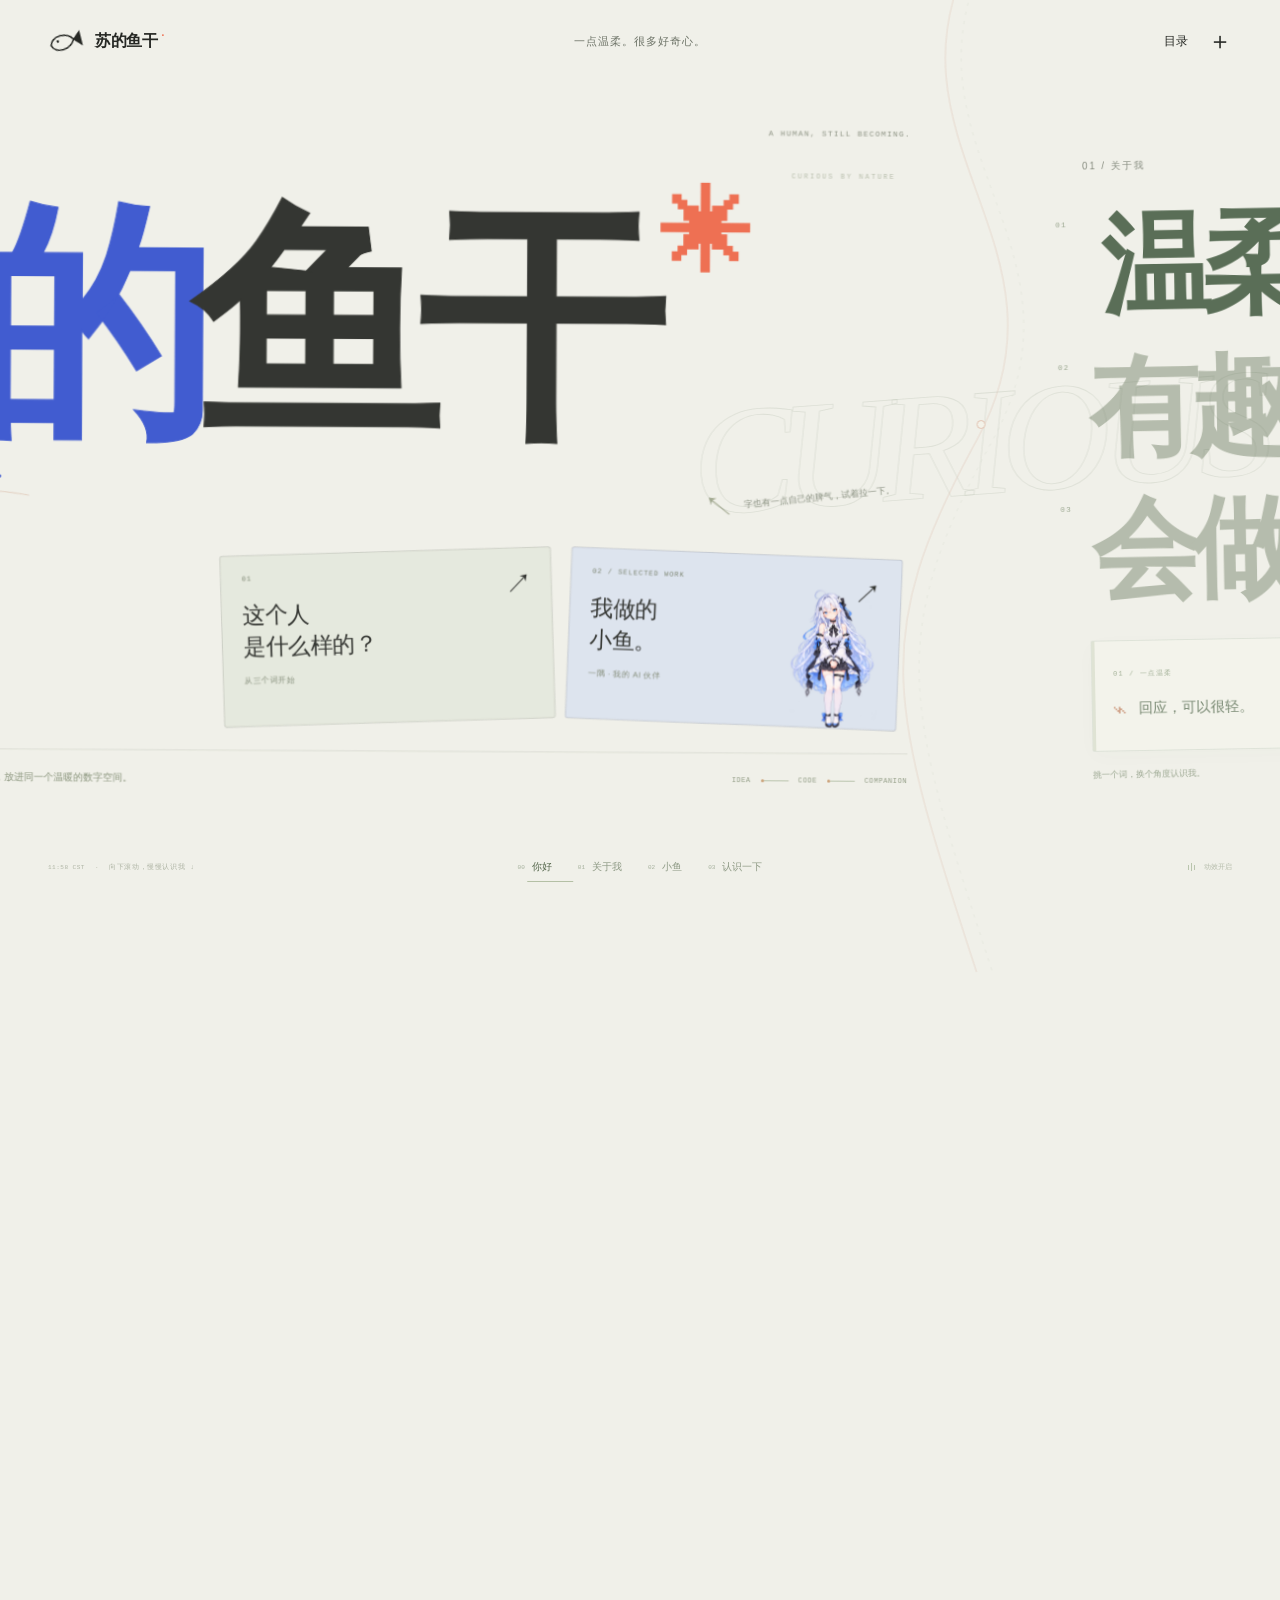
==== index.html @ 67ef1d9d "Establish local personal homepage baseline v1" ====
<!doctype html>
<html lang="zh-CN" data-view="hello">
<head>
  <meta charset="utf-8">
  <meta name="viewport" content="width=device-width, initial-scale=1">
  <meta name="description" content="苏的鱼干的个人主页。关于我、我做的小鱼，以及一次新的相遇。">
  <meta name="theme-color" content="#f2f0e9">
  <title>苏的鱼干 · 很高兴认识你</title>
  <link rel="icon" href="./assets/favicon.svg" type="image/svg+xml">
  <link rel="stylesheet" href="./assets/styles.css">
  <link rel="stylesheet" href="./assets/experience.css">
  <link rel="stylesheet" href="./assets/art.css">
  <link rel="stylesheet" href="./assets/water.css">
  <link rel="stylesheet" href="./assets/current.css">
  <script src="./assets/content.js" defer></script>
  <script src="./assets/content-runtime.js" defer></script>
  <script src="./assets/pager.js" defer></script>
  <script src="./assets/xiaoyu/placements.js" defer></script>
  <script src="./assets/video.js" defer></script>
  <script src="./assets/pet.js" defer></script>
  <script src="./assets/motion.js" defer></script>
  <script src="./assets/art.js" defer></script>
  <script src="./assets/water.js" defer></script>
  <script src="./assets/main.js" defer></script>
</head>
<body>
<canvas id="water-surface" aria-hidden="true"></canvas>
<div class="scroll-story"><div class="experience-shell">
  <a class="skip-link" href="#scene-hello">进入内容</a>
  <header class="site-header">
    <a class="brand" href="#hello" aria-label="苏的鱼干，回到首页"><svg class="brand-fish" viewBox="0 0 43 25" fill="none" aria-hidden="true"><path d="M3 13C7 2 24 1 31 12c-7 12-24 12-28 1Z" stroke="currentColor" stroke-width="1.8"/><path d="m30 12 10-9v19Z" fill="currentColor"/><circle cx="12" cy="10" r="1.5" fill="currentColor"/></svg><span data-name>苏的鱼干</span><span class="brand-dot">·</span></a>
    <span class="header-note" data-copy="header.note">一点温柔。很多好奇心。</span>
    <button class="index-toggle rolling-link" type="button" aria-expanded="false" aria-controls="site-index"><span class="rolling-words"><span>目录</span><span aria-hidden="true">INDEX</span></span><span class="index-symbol">＋</span></button>
  </header>

  <main class="scenes" id="main">
    <section class="scene scene-hello is-active" id="scene-hello" aria-labelledby="hello-title" tabindex="-1">
      <div class="scene-kicker"><span><i class="status-dot"></i> 欢迎。这里是我的个人主页。</span><span class="mono">A HUMAN, STILL BECOMING.</span></div>
      <div class="name-composition"><span class="type-echo" aria-hidden="true">CURIOUS BY NATURE</span>
        <p class="name-prelude" data-copy="home.intro">你好，我是</p>
        <h1 class="kinetic-name" id="hello-title" aria-label="苏的鱼干"><span class="name-glyph" aria-hidden="true">苏</span><span class="name-glyph" aria-hidden="true">的</span><span class="name-glyph" aria-hidden="true">鱼</span><span class="name-glyph" aria-hidden="true">干</span><span class="name-spark" aria-hidden="true">✳</span></h1>
        <svg class="signature-line" viewBox="0 0 450 50" aria-hidden="true"><path d="M4 30c83-30 180 15 254-4s130-11 185 1"/></svg><span class="name-annotation" data-copy="home.english">soft heart. curious mind.</span>
        <span class="name-instruction"><span>↖</span> 字也有一点自己的脾气，试着拉一下。</span>
      </div>
      <div class="hello-bottom">
        <p class="hello-statement" data-copy="home.statement">写代码。做东西。<br>也关心那些，<em>很小的感受。</em></p>
        <div class="hello-portals">
          <a class="portal about-portal" href="#about" data-cursor="认识我"><span class="portal-number mono">01</span><span class="portal-title" data-copy="home.aboutCard">这个人<br>是什么样的？</span><span class="portal-arrow">↗</span><span class="portal-footnote" data-copy="home.aboutNote">从三个词开始</span></a>
          <a class="portal pet-portal" href="#xiaoyu" data-cursor="见小鱼"><span class="portal-number mono">02 / SELECTED WORK</span><span class="portal-title" data-copy="home.workCard">我做的<br>小鱼。</span><span class="portal-arrow">↗</span><span class="pet-teaser"><canvas id="teaser-canvas" width="160" height="230" aria-hidden="true"></canvas><img class="teaser-fallback" src="./assets/xiaoyu/neutral.png" alt="一隅中的小鱼" loading="lazy"></span><span class="portal-footnote" data-copy="home.workNote">一隅 · 我的 AI 伙伴</span></a>
        </div>
      </div>
      <div class="current-work"><span class="mono" data-copy="home.current">正在认真做的事</span><strong data-copy="home.currentTitle">一隅 Yiyu</strong><span data-copy="home.currentBody">把想法、日常与 AI 伙伴，放进同一个温暖的数字空间。</span><span class="mini-flow"><b>IDEA</b><i></i><b>CODE</b><i></i><b>COMPANION</b></span></div>
    </section>

    <section class="scene scene-about" id="scene-about" aria-labelledby="about-title" tabindex="-1" hidden inert>
      <div class="scene-kicker"><span>01 / 关于我</span><span class="mono">MORE THAN ONE WORD.</span></div>
      <div class="about-composition">
        <div class="word-selector" role="tablist" aria-label="从三个词认识我" aria-orientation="vertical">
          <button class="about-word is-selected" id="word-gentle" role="tab" aria-selected="true" aria-controls="about-panel" data-word="gentle"><span class="word-index mono">01</span><span class="word-letters" data-copy="about.label0">温柔</span><span class="word-sign">↗</span></button>
          <button class="about-word" id="word-curious" role="tab" aria-selected="false" aria-controls="about-panel" tabindex="-1" data-word="curious"><span class="word-index mono">02</span><span class="word-letters" data-copy="about.label1">有趣</span><span class="word-sign">✳</span></button>
          <button class="about-word" id="word-maker" role="tab" aria-selected="false" aria-controls="about-panel" tabindex="-1" data-word="maker"><span class="word-index mono">03</span><span class="word-letters" data-copy="about.label2">会做</span><span class="word-sign">↗</span></button>
        </div>
        <div class="about-story" id="about-panel" role="tabpanel" aria-labelledby="word-gentle">
          <div class="story-symbol" aria-hidden="true"><span class="symbol-orbit"></span><svg viewBox="0 0 180 160"><path id="story-path" d="M90 140C65 120 15 87 15 48 15 2 72-6 90 35c18-41 75-33 75 13 0 39-50 72-75 92Z"/></svg></div>
          <p class="story-eyebrow mono">A SOFT HEART.</p><h2 id="about-title">让细节，<br>照顾一下感受。</h2>
          <p class="story-body">有些人觉得我挺温柔的。<br>我想，这也会留在我做的东西里。<br>比如一个恰好的回应，一点不过分打扰的陪伴。</p>
          <div class="story-note"><span class="note-line"></span><span>先从这些片段，慢慢认识我。</span></div>
          <a class="underlined-link" href="#xiaoyu">这件事，被我做进了小鱼里 <span>↗</span></a>
        </div>
      </div>
      <div class="about-details fragment-deck" aria-label="打开一些关于我的片段">
        <button class="fragment-card" type="button" aria-expanded="false" data-fragment="0" data-cursor="翻开看看"><span class="fragment-number mono">01 / 一点温柔</span><span class="fragment-front"><i>⌁</i>回应，可以很轻。</span><span class="fragment-back" hidden>一个恰好的回应，<br>一点不过分打扰的陪伴。</span><span class="fragment-corner" aria-hidden="true">↗</span></button>
        <button class="fragment-card" type="button" aria-expanded="false" data-fragment="1" data-cursor="翻开看看"><span class="fragment-number mono">02 / 一点好奇</span><span class="fragment-front"><i>✳</i>如果，真的做出来呢？</span><span class="fragment-back" hidden>让一个小想法，<br>长成可以亲手体验的东西。</span><span class="fragment-corner" aria-hidden="true">↗</span></button>
        <button class="fragment-card" type="button" aria-expanded="false" data-fragment="2" data-cursor="翻开看看"><span class="fragment-number mono">03 / 一点认真</span><span class="fragment-front"><i>↗</i>从代码，到感受。</span><span class="fragment-back" hidden>把界面、AI 和本地应用连起来，<br>也把体验的最后一点做好。</span><span class="fragment-corner" aria-hidden="true">↗</span></button>
      </div>
      <div class="scene-aside"><span>挑一个词，换个角度认识我。</span><span class="mono">THE SAME PERSON. DIFFERENT SIDES.</span></div>
    </section>

    <section class="scene scene-xiaoyu" id="scene-xiaoyu" aria-labelledby="xiaoyu-title" tabindex="-1" hidden inert>
      <div class="scene-kicker"><span>02 / 一隅 YIYU · 小鱼</span><button class="underlined-link technical-toggle" type="button" aria-expanded="false" aria-controls="technical-sheet">她是怎么做出来的？ <span>↗</span></button></div>
      <div class="xiaoyu-composition">
        <div class="pet-description"><span class="mono pet-caption">A LITTLE COMPANION, WITH CARE.</span><h2 id="xiaoyu-title">她叫<span>小鱼</span><i>。</i></h2><p data-copy="pet.tagline">让陪伴，<br>从屏幕里多走出来一点。</p><span class="project-context" data-copy="pet.context">我做的「一隅」里，有这样一个伙伴。<br>可以和她说话，也可以只是安静待在一起。</span><div class="pet-format" role="group" aria-label="选择小鱼的形态"><button type="button" data-format="webm" aria-pressed="true" data-copy="pet.videoLabel">WebM 形象</button><button type="button" data-format="desktop" aria-pressed="false" data-copy="pet.desktopLabel">桌面小鱼</button></div><span class="pet-format-note">原项目的真实角色素材 · 网页独立演示</span><div class="gesture-guide"><span class="mono">LITTLE GESTURES, LITTLE REPLIES.</span><p>不用只按按钮，试着靠近她。</p><div><button type="button" data-gesture="pat"><span>点点头发</span><i>理理头发 ↗</i></button><button type="button" data-gesture="shy"><span>点点身体</span><i>害羞一下 ↗</i></button><button type="button" data-gesture="stretch"><span>按住一会儿</span><i>伸个懒腰 ↗</i></button><button type="button" data-gesture="wave"><span>左右挥动鼠标</span><i>打个招呼 ↗</i></button><button type="button" data-gesture="celebrate"><span>拖动后放下</span><i>庆祝新位置 ↗</i></button></div></div></div>
        <div class="pet-space" id="pet-space" aria-label="小鱼的互动区域">
          <div class="pet-backtype" aria-hidden="true">小<br>鱼</div><div class="pet-floor" aria-hidden="true"></div><div class="pet-signal" aria-hidden="true"><i></i><i></i><i></i><i></i><i></i></div>
          <div class="pet-speech" id="pet-speech" role="status">你好呀，我是小鱼。<span>把手伸过来，认识一下？</span></div>
          <button class="pet-actor" data-renderer="webm" id="pet-actor" type="button" aria-label="点击头部理头发，点击身体害羞，长按伸懒腰，拖动移动；键盘 Enter 触碰，方向键移动" data-cursor="靠近一点"><span class="pet-video-stage"><video class="pet-video" id="pet-video" muted playsinline preload="metadata" aria-hidden="true"></video></span><canvas id="pet-canvas" width="600" height="800" aria-hidden="true"></canvas><img class="pet-static" src="./assets/xiaoyu/neutral.png" alt="银白长发、蓝眼睛的小鱼"><span class="pet-ground-shadow" aria-hidden="true"></span></button>
          <div class="pet-particles" aria-hidden="true"></div><span class="pet-coordinate mono" aria-hidden="true">X <b id="pet-x">0</b> · Y <b id="pet-y">0</b></span>
          <span class="drag-instruction" data-copy="pet.dragHint">拖到你喜欢的位置。或者，点点她。</span><button class="reset-pet" type="button" aria-label="让小鱼回到原位">↺</button>
        </div>
        <div class="pet-interaction"><div class="capability-showcase"><div class="capability-tabs" role="tablist" aria-label="小鱼的能力"><button type="button" role="tab" id="capability-tab-0" aria-selected="true" aria-controls="capability-panel">陪你聊聊</button><button type="button" role="tab" id="capability-tab-1" aria-selected="false" aria-controls="capability-panel" tabindex="-1">日常协助</button><button type="button" role="tab" id="capability-tab-2" aria-selected="false" aria-controls="capability-panel" tabindex="-1">有边界的 AI</button></div><div class="capability-panel" id="capability-panel" role="tabpanel" aria-labelledby="capability-tab-0"><h3></h3><div class="demo-prompt"></div><div class="demo-reply"></div><ol class="capability-steps"><li></li><li></li><li></li></ol><p class="capability-note"></p><button class="play-capability" type="button">播放这个片段 <span>↗</span></button></div></div><span class="interaction-label mono">SAY HELLO TO XIAOYU</span><div class="pet-actions" role="group" aria-label="和小鱼互动"><button type="button" data-action="wave"><span>↗</span>打个招呼</button><button type="button" data-action="pat"><span>♡</span>摸摸头</button><button type="button" data-action="sleep"><span>☾</span>歇一会儿</button></div><button class="action-library-toggle" type="button" aria-expanded="false" aria-controls="action-library" data-webm-only>小鱼的动作库 <span>6 个动作 ＋</span></button><div class="action-library" id="action-library" role="group" aria-labelledby="action-library-title" hidden><header><span id="action-library-title">换一个心情，认识小鱼。</span><button type="button" class="action-library-close" aria-label="关闭动作库">×</button></header><div class="action-library-grid"><button type="button" data-action="listen" aria-pressed="false"><span>◖</span><b>听我说</b></button><button type="button" data-action="think" aria-pressed="false"><span>⌁</span><b>想一想</b></button><button type="button" data-action="stretch" aria-pressed="false"><span>↟</span><b>伸个懒腰</b></button><button type="button" data-action="shy" aria-pressed="false"><span>◡</span><b>害羞一下</b></button><button type="button" data-action="celebrate" aria-pressed="false"><span>✳</span><b>庆祝一下</b></button><button type="button" data-action="hair" aria-pressed="false"><span>〰</span><b>理理头发</b></button></div><span class="action-library-note">选一个动作，看看她的回应。</span></div><div class="pet-state"><i class="status-dot"></i><span id="pet-state">在这里，陪你待一会儿。</span></div><div class="pet-quiet-note" data-copy="pet.disclaimer">眨眼、姿态与反馈会持续发生。<br>对白为本地演示，不连接真实 AI 或私人数据。</div></div>
      </div>
      <aside class="technical-sheet" id="technical-sheet" aria-labelledby="technical-title" hidden inert><button class="sheet-close" type="button" aria-label="关闭小鱼实现说明">×</button><span class="mono">BEHIND THE LITTLE THINGS</span><h3 id="technical-title" data-copy="technical.title">可爱的背后，<br>也有认真的工程。</h3><p>角色只是看得到的那一层。一隅还把 AI、工具和本地应用连接在一起。</p><div class="pipeline"><button type="button" data-pipeline="0" aria-pressed="true"><span class="mono">01</span>感知与交互</button><span>↓</span><button type="button" data-pipeline="1" aria-pressed="false"><span class="mono">02</span>Agent 与工具</button><span>↓</span><button type="button" data-pipeline="2" aria-pressed="false"><span class="mono">03</span>权限与本地数据</button></div><p class="pipeline-description" id="pipeline-description">原项目支持指针响应、角色动作与语音交互。网页保留轻量的拖动、姿态与陪伴体验。</p><div class="technical-stack">React · TypeScript · Tauri · Rust · SQLite</div><span class="source-note" data-copy="technical.note">说明依据本地一隅源码与文档。<br>这里展示实现思路，不开放真实应用工具。</span></aside>
    </section>

    <section class="scene scene-contact" id="scene-contact" aria-labelledby="contact-title" tabindex="-1" hidden inert>
      <div class="scene-kicker"><span>03 / 认识一下</span><span><i class="status-dot"></i> 很高兴，你愿意停留一下。</span></div>
      <div class="contact-composition"><div class="contact-heading"><span class="mono">STRANGERS, UNTIL WE SAY HELLO.</span><h2 id="contact-title"><span class="hello-word">hello,</span><span class="friend-word">friend<span>✳</span></span></h2><p>我们可以从一句<span>「你好」</span>开始。</p><div class="hello-postcard"><button type="button" class="postcard-stamp" aria-label="盖一枚问候邮戳" data-cursor="盖个章">HI<span>TO YOU</span></button><span class="postcard-postmark" aria-hidden="true">HELLO, FRIEND.<br><small>很高兴遇见你</small></span><p data-copy="contact.postcard">从网页上的一次停留，<br>到生活里的一次新相遇。</p><span class="postcard-address">TO / <b data-name>苏的鱼干</b><svg viewBox="0 0 150 36" aria-hidden="true"><path d="M2 25c30-40 55 30 85-3s50 4 60-8m-11-6 12 5-9 9"/></svg></span><button type="button" class="postcard-flip" aria-expanded="false" aria-controls="postcard-reverse" data-cursor="翻过来">翻到背面 ↗</button><div class="postcard-reverse" id="postcard-reverse" hidden><span class="mono">A NOTE TO YOU</span><p>不必准备一个完美的开场。<br>一句你好，一点好奇，<br>或者分享刚刚想到的小事。</p><span>很高兴认识你。<i>⌁</i></span></div></div><span class="postcard-hint">这张明信片，可以翻面，也可以拖一拖。</span></div><div class="contact-right"><div class="opener-picker"><span class="mono">START ANYWHERE</span><div class="opener-tabs" role="tablist" aria-label="选择聊天开场"><button role="tab" id="opener-0" aria-selected="true" aria-controls="opener-panel" type="button">聊技术</button><button role="tab" id="opener-1" aria-selected="false" aria-controls="opener-panel" tabindex="-1" type="button">聊想法</button><button role="tab" id="opener-2" aria-selected="false" aria-controls="opener-panel" tabindex="-1" type="button">随便聊</button></div><div class="opener-panel" id="opener-panel" role="tabpanel" aria-labelledby="opener-0"><span class="opener-quote">“</span><p>你是怎么把小鱼做出来的？<br>我也想做点有意思的东西。</p><button class="copy-opener" type="button"><span>复制这个开场</span><span>↗</span></button></div></div><div class="contact-links"><span class="contact-label">找到苏的鱼干</span><div data-contact="wechat"><span>微信</span><span class="contact-pending">稍后补上</span></div><div data-contact="email"><span>邮箱</span><span class="contact-pending">稍后补上</span></div><div data-contact="github"><span>GitHub</span><span class="contact-pending">稍后补上</span></div></div><span class="contact-footnote" role="status" data-copy="contact.pending">联系方式还在整理。先记住「苏的鱼干」吧。</span><button class="contact-current" type="button" aria-label="轻轻推一下纸船" data-cursor="推推纸船"><svg aria-hidden="true" viewBox="0 0 440 100"><path class="current-line" d="M0 70Q55 48 110 70T220 70T330 70T440 70"/><path class="current-line" d="M0 82Q55 60 110 82T220 82T330 82T440 82"/><g class="paper-boat"><path d="m0 0 25 13L50 0 38 22H12Z"/><path d="m12 0 13-24L38 0M25-24V13M12 0H38"/></g></svg><span class="mono">LET A LITTLE CURIOSITY DRIFT.</span><span class="boat-invitation">游近一点，或轻轻推一下。</span></button></div></div>
    </section>
  </main>

  <footer class="site-footer"><span class="footer-time mono"><span id="local-time">--:--</span> CST <span class="footer-time-dot">·</span> <span class="scroll-hint">向下滚动，慢慢认识我 ↓</span></span><nav class="scene-nav" aria-label="选择你想看的内容"><a href="#hello" aria-current="page" data-nav="hello"><span class="nav-index">00</span><span class="nav-name" data-copy="nav.hello">你好</span><span class="nav-dot"></span></a><a href="#about" data-nav="about"><span class="nav-index">01</span><span class="nav-name" data-copy="nav.about">关于我</span><span class="nav-dot"></span></a><a href="#xiaoyu" data-nav="xiaoyu"><span class="nav-index">02</span><span class="nav-name" data-copy="nav.xiaoyu">小鱼</span><span class="nav-dot"></span></a><a href="#contact" data-nav="contact"><span class="nav-index">03</span><span class="nav-name" data-copy="nav.contact">认识一下</span><span class="nav-dot"></span></a><span class="nav-active-line"></span><span class="scroll-meter" aria-hidden="true"><i></i></span></nav><button class="motion-toggle" type="button" aria-pressed="false" aria-label="减弱动效"><span class="motion-indicator"><i></i><i></i><i></i></span><span class="motion-label">动效开启</span></button></footer>
</div><div class="scroll-stops" aria-hidden="true"><i></i><i></i><i></i><i></i></div></div>
  <nav class="site-index" id="site-index" aria-label="全部内容" hidden inert><span class="index-caption mono">NO PARTICULAR ORDER. FOLLOW YOUR CURIOSITY.</span><a href="#hello"><span class="mono">00</span><span>你好。</span><span>↗</span></a><a href="#about"><span class="mono">01</span><span>关于我。</span><span>↗</span></a><a href="#xiaoyu"><span class="mono">02</span><span>见见小鱼。</span><span>↗</span></a><a href="#contact"><span class="mono">03</span><span>认识一下。</span><span>↗</span></a></nav>

  <div class="pointer-follower" aria-hidden="true"><svg class="cursor-shape" viewBox="-3 -13 39 26"><g class="cursor-fish"><path class="fish-tail" d="M23 0c4-2 6-6 11-7-1 4-3 6-5 7 3 1 5 4 6 7-5-1-8-5-12-7Z"/><path class="fish-body" d="M0 0C6-7.5 16-8 25 0 17 8 6 7.5 0 0Z"/><path class="fish-fin" d="M13 4c2 4 5 5 7 4l-3-5"/><path class="fish-shine" d="M6-2.6c4-2.8 8-2.9 12-.6"/><path class="fish-gill" d="M11-3q-2 3 0 6"/><circle class="fish-eye" cx="6.8" cy="-.8" r="1.15"/></g></svg><i class="cursor-halo"></i><span></span></div>
  <div class="transition-art" aria-hidden="true"><svg viewBox="0 0 180 1000" preserveAspectRatio="none"><path d="M90-100C-60 130 240 250 90 480S-30 790 90 1100"/><path d="M112-100C-38 130 262 250 112 480S-8 790 112 1100"/></svg><span class="transition-word"></span><i></i></div><div class="art-bursts" aria-hidden="true"></div><div class="toast" role="status" hidden></div>
  <noscript><style>.scene[hidden]{display:block!important;position:relative;min-height:100vh}.scene{position:relative!important;height:auto!important;min-height:100vh}.scenes{height:auto!important;overflow:visible!important}body{height:auto!important;overflow:auto!important}.site-footer{position:relative!important}.pet-static,.teaser-fallback{display:block!important}.pet-actor canvas,.pet-teaser canvas{display:none!important}</style><p>启用 JavaScript 后，可以切换场景、拖动文字并和小鱼互动。</p></noscript>
</body>
</html>
---- assets/styles.css ----
:root {
  --paper: #f2f0e9; --ink: #262824; --muted: #73776e; --line: #26282424;
  --blue: #3451ce; --orange: #ee6748; --surface: #f2f0e9;
  --sans: 'Inter','PingFang SC','Microsoft YaHei','Noto Sans CJK SC',sans-serif;
  --mono: 'SFMono-Regular',Consolas,'Liberation Mono',monospace;
  --ease: cubic-bezier(.19,1,.22,1); color-scheme: light;
}
* { box-sizing: border-box; }
html,body { margin: 0; width: 100%; height: 100%; }
body { overflow: hidden; background: var(--surface); color: var(--ink); font-family: var(--sans); -webkit-font-smoothing: antialiased; transition: background .8s ease; }
html[data-view=about] { --surface: #eaf0e7; }
html[data-view=xiaoyu] { --surface: #e9edf5; }
html[data-view=contact] { --surface: #f2f0db; }
button,a { -webkit-tap-highlight-color: transparent; }
button { font: inherit; color: inherit; background: none; border: 0; padding: 0; cursor: pointer; }
a { color: inherit; text-decoration: none; }
h1,h2,h3,p { margin: 0; }
button:focus-visible,a:focus-visible,section:focus-visible { outline: 2px solid var(--blue); outline-offset: 7px; }
section:focus:not(:focus-visible) { outline: none; }
[hidden] { display: none !important; }
::selection { background: #f7a78c; color: #292e22; }
.mono { font-family: var(--mono); font-size: 9px; font-weight: 400; letter-spacing: 1.2px; }
.status-dot { display: inline-block; height: 5px; width: 5px; border-radius: 50%; background: #7c8f65; margin-right: 8px; vertical-align: 2px; box-shadow: 0 0 0 4px #7c8f650d; }
.skip-link { position: fixed; top: -80px; left: 20px; z-index: 200; background: var(--ink); color: white; padding: 12px 20px; }
.skip-link:focus { top: 15px; }
.site-header { height: 82px; display: flex; align-items: center; justify-content: space-between; padding: 0 48px; position: relative; z-index: 70; }
.brand { display: flex; align-items: center; gap: 11px; font-size: 16px; font-weight: 700; letter-spacing: -.4px; }
.brand-fish { width: 36px; height: 25px; transform: rotate(-14deg); transition: transform .5s var(--ease); }
.brand:hover .brand-fish { transform: rotate(12deg) translateX(-4px); }
.brand-dot { color: var(--orange); font-size: 10px; align-self: flex-start; margin-left: -7px; margin-top: 1px; }
.header-note { font-size: 11px; letter-spacing: 1px; color: #6e7468; }
.index-toggle { display: flex; align-items: center; gap: 14px; font-size: 12px; }
.rolling-words { display: block; height: 20px; overflow: hidden; line-height: 20px; }
.rolling-words>span { display: block; transition: transform .5s var(--ease); }
.rolling-link:hover .rolling-words>span { transform: translateY(-100%); }
.index-symbol { display: block; font-size: 24px; font-weight: 300; transition: transform .55s var(--ease); }
.index-toggle[aria-expanded=true] .index-symbol { transform: rotate(135deg); }
.scenes { position: relative; height: calc(100dvh - 162px); overflow: hidden; }
.scene { position: absolute; inset: 0; padding: 26px 48px 22px; overflow: hidden; }
.scene-kicker { display: flex; align-items: center; justify-content: space-between; font-size: 10px; color: #697062; letter-spacing: .6px; height: 23px; }
.scene-kicker .mono { color: #878d7d; font-size: 8px; }
.name-composition { position: relative; margin-top: 23px; padding-bottom: 36px; }
.name-prelude { font-size: 12px; letter-spacing: 1px; padding-left: 6px; margin-bottom: 15px; color: #6a7162; }
.kinetic-name { display: flex; justify-content: flex-start; align-items: baseline; font-size: clamp(100px,19.6vw,300px); line-height: 1.06; font-weight: 900; letter-spacing: -.09em; user-select: none; white-space: nowrap; position: relative; padding-left: 0; }
.name-glyph { display: inline-block; position: relative; touch-action: none; will-change: transform; transform-origin: center 64%; cursor: grab; -webkit-text-stroke: 1px currentColor; }
.name-glyph:nth-child(2) { color: var(--blue); }
.name-glyph:active { cursor: grabbing; }
.name-spark { font-size: .37em; color: var(--orange); margin-left: .19em; align-self: flex-start; margin-top: -.1em; display: inline-block; line-height: 1; animation: star-turn 32s linear infinite; }
.name-annotation { display: block; font-family: Georgia,'Times New Roman',serif; font-style: italic; font-size: clamp(19px,2.2vw,31px); letter-spacing: -1px; color: var(--blue); transform: rotate(-4deg); transform-origin: left; margin-left: 6px; margin-top: 13px; }
.name-instruction { position: absolute; bottom: 22px; right: 14px; font-size: 9px; color: #7e8575; display: flex; align-items: center; gap: 10px; transform: rotate(-6deg); }
.name-instruction>span { font-size: 30px; font-family: Georgia,serif; color: #a1a88f; }
.hello-bottom { display: flex; justify-content: space-between; align-items: flex-end; gap: 40px; margin-top: 12px; }
.hello-statement { font-size: clamp(15px,1.6vw,23px); letter-spacing: -.5px; font-weight: 400; line-height: 1.65; padding-bottom: 12px; color: #525a4b; }
.hello-statement em { font-style: normal; color: #929a85; }
.hello-portals { display: flex; gap: 14px; width: 58%; max-width: 710px; }
.portal { position: relative; flex: 1; min-height: 174px; padding: 19px 21px; border: 1px solid var(--line); overflow: hidden; border-radius: 3px; transition: transform .65s var(--ease),background .45s,color .45s; }
.about-portal { background: #e5e9dd; transform: rotate(-2deg); }
.pet-portal { background: #dce3ee; transform: rotate(2deg); }
.portal:hover { transform: translateY(-8px) rotate(0); background: #e1e5d1; }
.pet-portal:hover { background: #d0dbed; }
.portal-number { display: block; font-size: 7px; letter-spacing: 1px; color: #737d67; }
.portal-title { display: block; font-size: 23px; line-height: 1.4; letter-spacing: -.5px; margin-top: 17px; }
.portal-arrow { position: absolute; right: 20px; top: 18px; font-size: 27px; font-weight: 300; transition: transform .5s var(--ease); }
.portal:hover .portal-arrow { transform: rotate(45deg); }
.portal-footnote { display: block; font-size: 8px; color: #7c8671; margin-top: 13px; letter-spacing: .5px; }
.pet-teaser { position: absolute; right: 15px; width: 105px; height: 155px; bottom: -3px; pointer-events: none; transform: rotate(-3deg); }
.pet-teaser canvas { width: 100%; height: 100%; }
.teaser-fallback { position: absolute; width: 100%; height: 100%; object-fit: contain; inset: 0; }
.scene-about { padding-bottom: 32px; }
.about-composition { display: grid; grid-template-columns: 1.1fr 1fr; height: calc(100% - 58px); align-items: center; gap: 10%; }
.word-selector { display: flex; flex-direction: column; align-items: flex-start; }
.about-word { display: flex; align-items: center; gap: 20px; line-height: 1.2; position: relative; color: #a4ad9b; width: 100%; max-width: 550px; padding: 6px 0; transition: color .5s; text-align: left; }
.word-index { font-size: 8px; align-self: flex-start; margin-top: 20px; color: #86957a; }
.word-letters { display: block; font-size: clamp(62px,8.9vw,135px); font-weight: 800; letter-spacing: -.09em; transform-origin: left center; transition: transform .7s var(--ease); }
.word-sign { display: block; font-size: 37px; margin-left: auto; opacity: 0; transform: translateX(-20px) rotate(-15deg); transition: opacity .4s,transform .7s var(--ease); color: var(--orange); }
.about-word:hover { color: #6e825e; }
.about-word:hover .word-letters { transform: translateX(12px) skewY(-2deg); }
.about-word.is-selected { color: #304a2e; }
.about-word.is-selected .word-sign { opacity: 1; transform: translateX(0) rotate(0); }
.about-word.is-selected .word-letters { transform: translateX(15px); }
.about-story { position: relative; align-self: center; padding-top: 20px; max-width: 440px; }
.story-symbol { position: relative; width: 85px; height: 75px; margin-bottom: 35px; transform: rotate(-10deg); }
.story-symbol svg { width: 100%; height: 100%; fill: none; stroke: var(--orange); stroke-width: 2.3; stroke-linecap: round; stroke-linejoin: round; overflow: visible; }
.story-symbol path { stroke-dasharray: 520; stroke-dashoffset: 0; }
.story-eyebrow { color: #7d8e70; font-size: 8px; margin-bottom: 17px; }
.about-story h2 { font-size: clamp(26px,3.2vw,46px); font-weight: 500; letter-spacing: -1.2px; line-height: 1.5; }
.story-body { font-size: 12px; line-height: 2.2; color: #6f7d65; margin-top: 24px; }
.story-note { display: flex; align-items: center; gap: 13px; margin-top: 25px; font-size: 9px; color: #87957b; }
.note-line { width: 19px; border-top: 1px solid #aab79e; }
.underlined-link { display: inline-flex; align-items: center; gap: 15px; font-size: 10px; border-bottom: 1px solid #8a998466; padding: 8px 0; transition: color .3s,gap .4s; }
.underlined-link:hover { gap: 23px; color: var(--blue); }
.about-story .underlined-link { margin-top: 22px; }
.scene-aside { display: flex; justify-content: space-between; font-size: 9px; color: #85947a; align-items: center; }
.scene-aside .mono { font-size: 7px; }
.xiaoyu-composition { display: grid; grid-template-columns: 1fr 1.6fr .68fr; height: calc(100% - 34px); gap: 20px; align-items: center; }
.pet-description { padding-bottom: 15px; position: relative; z-index: 3; pointer-events: none; }
.pet-caption { font-size: 7px; color: #79869e; }
.pet-description h2 { font-size: clamp(42px,5.4vw,80px); letter-spacing: -.08em; font-weight: 800; line-height: 1.25; margin-top: 22px; white-space: nowrap; }
.pet-description h2>span { display: block; color: #3f5b93; }
.pet-description h2>i { color: var(--orange); font-style: normal; position: absolute; transform: translate(2em,-1.25em); }
.pet-description>p { font-size: 22px; line-height: 1.55; letter-spacing: -.7px; margin-top: 22px; color: #52647a; }
.project-context { font-size: 10px; line-height: 2.1; display: block; margin-top: 25px; color: #71819a; }
.pet-format { display: flex; gap: 5px; margin-top: 31px; pointer-events: auto; }
.pet-format button { font-size: 10px; border: 1px solid #b7c3d5; border-radius: 2px; padding: 10px 13px; color: #6b7c94; transition: background .3s,color .3s; }
.pet-format button[aria-pressed=true] { color: #eff3fa; background: #465f8d; border-color: #465f8d; }
.pet-format-note { display: block; color: #8594ab; font-size: 7px; margin-top: 11px; }
.pet-space { position: relative; height: 100%; min-width: 0; isolation: isolate; }
.pet-backtype { font-size: clamp(150px,18vw,265px); line-height: .95; font-weight: 900; color: transparent; -webkit-text-stroke: 1px #6c83aa2b; letter-spacing: -.1em; position: absolute; top: 10%; right: 16%; transform: rotate(-10deg); z-index: -1; pointer-events: none; }
.pet-floor { position: absolute; left: -10%; width: 120%; height: 32%; top: 54%; border: 1px solid #7d95bb21; border-radius: 50%; transform: rotate(-16deg); z-index: -1; }
.pet-actor { position: absolute; width: 330px; height: 470px; left: calc(50% - 165px); top: calc(52% - 235px); touch-action: none; cursor: grab; will-change: transform; -webkit-user-select: none; user-select: none; z-index: 2; }
.pet-actor:active { cursor: grabbing; }
.pet-actor canvas,.pet-static { width: 100%; height: 100%; display: block; object-fit: contain; pointer-events: none; }
.pet-static { position: absolute; inset: 0; }
.pet-ground-shadow { position: absolute; width: 50%; height: 15px; bottom: 4px; left: 25%; border-radius: 50%; background: #3d548b16; filter: blur(12px); z-index: -1; }
.pet-speech { position: absolute; top: 5%; left: 11%; font-size: 14px; line-height: 1.8; z-index: 3; padding: 16px 22px; background: #f9fafcba; border: 1px solid #d5deeb; border-radius: 12px 12px 12px 1px; box-shadow: 0 8px 20px #4e6d9205; pointer-events: none; transform: rotate(-3deg); }
.pet-speech>span { display: block; font-size: 9px; color: #8390a5; margin-top: 4px; }
.pet-coordinate { position: absolute; bottom: 19px; left: 10px; font-size: 7px; color: #8191ad; }
.pet-coordinate b { font-weight: 400; }
.drag-instruction { position: absolute; bottom: 49px; left: 50%; transform: translateX(-50%); white-space: nowrap; font-size: 9px; color: #8191aa; }
.reset-pet { position: absolute; bottom: 8px; right: 15px; width: 33px; height: 33px; font-size: 20px; color: #7e91b0; border: 1px solid #bac8de; border-radius: 50%; transition: transform .6s var(--ease); }
.reset-pet:hover { transform: rotate(-120deg); }
.pet-interaction { position: relative; z-index: 4; margin-top: 60px; }
.interaction-label { color: #7989a3; font-size: 7px; letter-spacing: .7px; }
.pet-actions { display: flex; flex-direction: column; gap: 10px; margin-top: 20px; }
.pet-actions button { font-size: 12px; padding: 14px 13px; border: 1px solid #bbc8db; border-radius: 2px; text-align: left; color: #526984; display: flex; align-items: center; gap: 12px; transition: transform .45s var(--ease),background .3s; }
.pet-actions button>span { font-size: 22px; width: 24px; color: #6e84a8; }
.pet-actions button:hover { background: #dce5f1; transform: translateX(-5px); }
.pet-actions button.is-current { border-color: #7c93b4; background: #dbe5f3; }
.pet-state { display: flex; align-items: baseline; font-size: 9px; line-height: 1.8; color: #6b7f9c; margin-top: 27px; }
.pet-state .status-dot { flex-shrink: 0; background: #8b9c7e; }
.pet-quiet-note { font-size: 7px; line-height: 1.9; color: #8192aa; margin-top: 12px; }
.pet-particles { position: absolute; inset: 0; pointer-events: none; z-index: 8; overflow: visible; }
.pet-particles>span { position: absolute; font-size: 23px; color: #ed8f95; }
.technical-toggle { font-size: 9px; border-bottom-color: #9aabc44d; }
.technical-sheet { position: absolute; right: 20px; top: 45px; bottom: 18px; width: min(440px,calc(100% - 40px)); background: #f7f7f0; border: 1px solid #d4d9d0; border-radius: 5px; z-index: 15; padding: 35px; box-shadow: -20px 20px 60px #324c7318; overflow-y: auto; }
.sheet-close { position: absolute; right: 16px; top: 12px; font-size: 28px; line-height: 1; width: 30px; height: 30px; }
.technical-sheet>.mono { color: #828b78; font-size: 7px; }
.technical-sheet h3 { font-size: 29px; font-weight: 500; line-height: 1.5; letter-spacing: -.9px; margin-top: 20px; }
.technical-sheet>p { font-size: 11px; color: #7c8772; line-height: 2; margin-top: 18px; }
.pipeline { display: flex; flex-direction: column; align-items: center; gap: 5px; margin-top: 21px; }
.pipeline>button { width: 100%; font-size: 12px; padding: 14px; border: 1px solid #cbd3c2; display: flex; gap: 18px; border-radius: 2px; transition: background .3s; }
.pipeline>button>span { font-size: 8px; color: #9aa68d; align-self: center; }
.pipeline>button[aria-pressed=true] { background: #e6ebdc; border-color: #9fae8b; }
.pipeline>span { font-size: 12px; color: #a1ad93; }
.technical-stack { font-family: var(--mono); font-size: 8px; color: #879379; line-height: 1.8; padding-top: 20px; border-top: 1px solid #dce1d2; margin-top: 21px; }
.source-note { font-size: 8px; color: #8e9a80; line-height: 1.9; display: block; margin-top: 13px; }
.contact-composition { display: grid; grid-template-columns: 1.3fr 1fr; height: calc(100% - 23px); align-items: center; gap: 10%; }
.contact-heading { padding-bottom: 20px; }
.contact-heading>.mono { color: #8c8f70; font-size: 7px; }
.contact-heading h2 { font-family: Georgia,'Times New Roman',serif; font-style: italic; font-size: clamp(85px,12.2vw,190px); letter-spacing: -.09em; line-height: .96; font-weight: 400; margin-top: 34px; }
.contact-heading h2>span { display: block; transform-origin: left center; }
.hello-word { color: #747d44; }
.friend-word { color: #343c28; }
.friend-word>span { display: inline-block; font-style: normal; color: var(--orange); font-size: .35em; vertical-align: top; margin-left: 15px; margin-top: .1em; animation: star-turn 32s linear infinite; }
.contact-heading>p { font-size: 15px; margin-top: 41px; color: #767d5d; letter-spacing: -.2px; }
.contact-heading>p>span { color: #404b29; }
.contact-right { max-width: 430px; padding-top: 20px; }
.opener-picker>.mono { font-size: 8px; color: #949a78; }
.opener-tabs { display: flex; gap: 23px; margin-top: 22px; border-bottom: 1px solid #b3bb963f; }
.opener-tabs button { font-size: 11px; color: #8f967b; position: relative; padding: 0 0 12px; }
.opener-tabs button[aria-selected=true] { color: #47552d; }
.opener-tabs button:after { content: ''; position: absolute; left: 0; bottom: -1px; height: 2px; width: 100%; background: #758550; transform: scaleX(0); transform-origin: left; transition: transform .4s var(--ease); }
.opener-tabs button[aria-selected=true]:after { transform: scaleX(1); }
.opener-panel { position: relative; padding: 26px 0 0; }
.opener-quote { position: absolute; top: 5px; right: 6px; font: 85px Georgia,serif; color: #c2c9a2; line-height: 1; }
.opener-panel>p { font-size: 20px; line-height: 1.7; letter-spacing: -.5px; position: relative; color: #5a6743; min-height: 72px; }
.copy-opener { display: inline-flex; gap: 20px; font-size: 9px; color: #7c8964; margin-top: 16px; border-bottom: 1px solid #a9b68e; padding-bottom: 6px; }
.copy-opener:hover { color: #465c29; }
.contact-links { margin-top: 39px; }
.contact-label { display: block; font-size: 9px; color: #879375; margin-bottom: 9px; }
.contact-links>div { display: flex; justify-content: space-between; align-items: center; min-height: 44px; border-bottom: 1px solid #b3bb963f; font-size: 11px; color: #5f6c49; }
.contact-pending { color: #969e80; font-size: 9px; }
.contact-links a,.contact-links button { font-size: 10px; color: #506a33; }
.contact-footnote { display: block; margin-top: 16px; font-size: 8px; color: #8c9878; line-height: 1.8; }
.site-footer { position: relative; z-index: 60; height: 80px; padding: 0 48px; display: flex; align-items: center; justify-content: space-between; gap: 25px; }
.footer-time { font-size: 8px; letter-spacing: .5px; color: #838d77; width: 225px; }
.footer-time-dot { margin-inline: 6px; }
.scene-nav { display: flex; justify-content: center; align-items: center; gap: 3px; padding: 5px; border: 1px solid #26282429; border-radius: 40px; position: relative; background: #ffffff18; backdrop-filter: blur(10px); }
.scene-nav>a { display: flex; align-items: center; gap: 8px; padding: 13px 17px; font-size: 11px; color: #7b846e; border-radius: 25px; position: relative; z-index: 2; transition: color .35s; }
.nav-index { font-family: var(--mono); font-size: 7px; color: #a0a68e; }
.scene-nav a[aria-current] { color: #3f4b32; }
.nav-dot { display: none; }
.nav-active-line { position: absolute; height: calc(100% - 10px); top: 5px; left: 5px; width: 86px; border-radius: 30px; background: #fffdf6d1; box-shadow: 0 1px 4px #53653b0a; transition: transform .8s var(--ease),width .8s var(--ease); z-index: 1; }
.motion-toggle { display: flex; gap: 9px; align-items: center; color: #849078; justify-content: flex-end; width: 225px; font-size: 8px; }
.motion-indicator { display: flex; align-items: center; gap: 2px; height: 12px; }
.motion-indicator i { display: block; width: 1px; height: 8px; background: #849078; animation: equalizer 1.1s ease-in-out infinite alternate; }
.motion-indicator i:nth-child(2) { animation-delay: -.6s; }.motion-indicator i:nth-child(3) { animation-delay: -.25s; }
.site-index { position: fixed; inset: 82px 0 80px; background: #e5e9dd; z-index: 65; padding: 40px max(14%,48px); display: flex; flex-direction: column; justify-content: center; gap: 10px; }
.index-caption { color: #88977b; font-size: 8px; margin-bottom: 25px; }
.site-index>a { display: flex; align-items: center; gap: 25px; font-size: clamp(30px,5.6vw,78px); line-height: 1.35; font-weight: 750; letter-spacing: -3px; }
.site-index>a>.mono { align-self: flex-start; margin-top: 19px; font-size: 8px; color: #8e9b81; letter-spacing: 0; }
.site-index>a>span:last-child { margin-left: auto; color: #95a785; font-weight: 300; transition: transform .6s var(--ease),color .5s; }
.site-index>a:hover>span:last-child { color: var(--orange); transform: translate(8px,-8px); }
.scene-wipe { position: fixed; inset: 82px 0 80px; z-index: 80; pointer-events: none; overflow: hidden; display: flex; visibility: hidden; }
.scene-wipe>span { flex: 1; height: 100%; background: #344f9c; transform: translateY(105%); margin-right: -1px; }
.scene-wipe>b { position: absolute; top: 50%; left: 50%; transform: translate(-50%,-50%); font-weight: 700; color: #f2f0e9; font-size: clamp(50px,10vw,150px); letter-spacing: -6px; opacity: 0; }
.pointer-follower { position: fixed; top: 0; left: 0; width: 42px; height: 42px; margin-left: -21px; margin-top: -21px; border: 1px solid #717d6159; border-radius: 50%; z-index: 150; pointer-events: none; opacity: 0; display: flex; align-items: center; justify-content: center; will-change: transform; transition: opacity .3s,width .4s,height .4s,margin .4s,background .3s,border-color .3s; }
.pointer-follower>span { font-size: 9px; white-space: nowrap; }
.pointer-follower.has-label { width: 73px; height: 73px; margin: -36.5px 0 0 -36.5px; background: #f5f6efdf; border-color: #d1d8c6; color: #626d53; }
.pointer-follower.is-down { background: #e9bb8429; }
.toast { position: fixed; bottom: 103px; left: 50%; transform: translateX(-50%); padding: 13px 20px; background: #2e3e25; color: #f2f3e9; border-radius: 4px; font-size: 11px; z-index: 130; max-width: calc(100% - 40px); text-align: center; line-height: 1.7; }
@keyframes star-turn { to { transform: rotate(360deg); } }
@keyframes equalizer { from { transform: scaleY(.45); } to { transform: scaleY(1.15); } }
@media(min-width:1600px) { .site-header,.site-footer { padding-inline: 65px; }.scene { padding-inline: 65px; }.name-composition { margin-top: 4vh; }.hello-bottom { margin-top: 2vh; }.portal { min-height: 205px; padding: 24px; }.portal-title { font-size: 28px; }.pet-actor { width: 335px; height: 480px;left: calc(50% - 167px);top: calc(52% - 240px); }.pet-speech { top: 8%; }.pet-teaser { height: 180px;width: 130px; } }
@media(max-height:850px) and (min-width:901px) { .site-header { height: 68px; }.site-footer { height: 70px; }.scenes { height: calc(100dvh - 138px); }.site-index,.scene-wipe { inset-block: 68px 70px; }.scene { padding-top: 15px; }.name-composition { margin-top: 12px;padding-bottom: 21px; }.kinetic-name { font-size: min(18vw,220px); }.name-prelude { margin-bottom: 5px; }.name-annotation { font-size: 24px;margin-top: 5px; }.name-instruction { bottom: 13px; }.hello-bottom { margin-top: 0; }.portal { min-height: 145px;padding: 14px 18px; }.portal-title { margin-top: 10px;font-size: 21px; }.portal-footnote { margin-top: 8px; }.pet-teaser { height: 132px;width: 90px; }.about-word .word-letters { font-size: min(8.2vw,110px); }.story-symbol { height: 55px;width: 65px;margin-bottom: 17px; }.about-story h2 { font-size: 34px; }.story-body { margin-top: 16px;font-size: 11px; }.story-note { margin-top: 17px; }.pet-actor { height: 340px;width: 245px;left: calc(50% - 122px);top: calc(52% - 170px); }.pet-speech { font-size: 12px;padding: 12px 17px;top: 4%; }.pet-description h2 { font-size: 59px;margin-top: 16px; }.pet-description>p { font-size: 19px;margin-top: 16px; }.project-context { margin-top: 18px; }.pet-format { margin-top: 22px; }.contact-heading h2 { font-size: min(11vw,153px);margin-top: 22px; }.contact-heading>p { margin-top: 28px; }.contact-right { padding-top: 6px; }.contact-links { margin-top: 25px; } }
@media(max-width:1100px) { .site-header,.site-footer { padding-inline: 30px; }.scene { padding-inline: 30px; }.header-note { font-size: 10px; }.hello-portals { width: 63%; }.portal { padding-inline: 16px; }.portal-title { font-size: 21px; }.pet-teaser { width: 85px;right: 4px; }.about-composition { gap: 7%;grid-template-columns: 1.1fr 1fr; }.word-selector { padding-right: 5px; }.word-sign { font-size: 28px; }.about-story h2 { font-size: 34px; }.story-body { font-size: 11px; }.xiaoyu-composition { grid-template-columns: 1fr 1.5fr .7fr;gap: 12px; }.pet-description h2 { font-size: 57px; }.pet-description>p { font-size: 19px; }.pet-actor { width: 245px;height: 355px;left: calc(50% - 122px);top: calc(53% - 177px); }.pet-caption { font-size: 5px; }.project-context { font-size: 9px; }.pet-actions button { font-size: 11px;padding-inline: 9px;gap: 7px; }.pet-actions button>span { font-size: 19px;width: 20px; }.pet-backtype { font-size: 200px; }.pet-speech { left: 0;font-size: 12px; }.pet-state { font-size: 8px; }.pet-quiet-note { font-size: 6px; }.pet-format button { font-size: 9px;padding: 9px; }.pet-format-note { font-size: 6px; }.footer-time,.motion-toggle { width: 180px; }.footer-time { font-size: 7px; }.scene-nav>a { padding-inline: 13px;font-size: 10px; }.contact-composition { gap: 6%;grid-template-columns: 1.15fr 1fr; }.opener-panel>p { font-size: 17px; }.contact-heading h2 { font-size: 12vw; } }
@media(max-width:900px) { .site-header { height: 70px; }.site-footer { height: 78px; }.scenes { height: calc(100dvh - 148px); }.scene-wipe,.site-index { inset-block: 70px 78px; }.name-composition { margin-top: 6vh; }.kinetic-name { font-size: 20vw; }.name-instruction { font-size: 8px;bottom: 12px;right: 0; }.hello-bottom { margin-top: 5vh;gap: 22px; }.hello-statement { font-size: 17px; }.hello-portals { width: 62%;gap: 12px; }.portal { min-height: 157px;padding: 15px 13px; }.portal-title { font-size: 18px;margin-top: 15px; }.portal-arrow { right: 11px;top: 13px;font-size: 22px; }.portal-number { font-size: 6px;letter-spacing: .5px; }.portal-footnote { font-size: 6px; }.pet-teaser { width: 70px;height: 126px;right: 1px;bottom: 0; }.name-annotation { margin-top: 12px;font-size: 25px; }.footer-time { width: auto;font-size: 6px; }.footer-time-dot,.footer-time-dot~span { display: none; }.footer-time { font-size: 0; }.footer-time>#local-time { font-size: 8px; }.motion-toggle { width: auto; }.motion-label { display: none; }.scene-nav>a { gap: 5px;padding: 13px 12px; }.scene-nav { margin-left: auto;margin-right: auto; }.about-composition { gap: 6%; }.word-letters { font-size: 9vw; }.word-index { margin-top: 11px; }.word-sign { font-size: 23px; }.about-word { gap: 12px; }.about-story h2 { font-size: 29px; }.story-symbol { width: 70px;height: 60px;margin-bottom: 28px; }.story-body { font-size: 10px; }.story-note { font-size: 8px;line-height: 1.8; }.scene-aside .mono { display: none; }.xiaoyu-composition { grid-template-columns: 1fr 1.5fr;gap: 5px; }.pet-description h2 { font-size: 55px; }.pet-interaction { position: absolute;bottom: 32px;left: 30px;right: 30px;margin: 0;display: flex;align-items: center;gap: 20px; }.interaction-label,.pet-quiet-note { display: none; }.pet-actions { flex-direction: row;margin: 0;gap: 7px; }.pet-actions button { padding: 8px 12px;font-size: 10px;gap: 5px; }.pet-state { margin: 0;font-size: 8px; }.pet-space { height: calc(100% - 60px);align-self: start; }.pet-actor { width: 230px;height: 335px;left: calc(50% - 115px);top: calc(54% - 167px); }.drag-instruction { bottom: 15px;font-size: 8px; }.pet-coordinate { bottom: -10px; }.reset-pet { bottom: -20px; }.project-context { font-size: 9px; }.pet-description { padding-bottom: 80px; }.pet-speech { font-size: 11px;top: 8%;left: -5px;padding: 12px 15px; }.pet-speech>span { font-size: 8px; }.contact-composition { grid-template-columns: 1fr 1fr;gap: 9%; }.contact-heading h2 { font-size: 13vw; }.contact-heading>p { font-size: 12px;line-height: 1.9; }.contact-heading>.mono { font-size: 5px; }.contact-right { padding-top: 0; }.opener-tabs { gap: 19px; }.opener-tabs button { font-size: 10px; }.opener-panel>p { font-size: 16px; }.contact-links { margin-top: 26px; } }
@media(max-width:600px) {
 .site-header { height: 65px;padding-inline: 21px; }.brand { font-size: 14px;gap: 8px; }.brand-fish { width: 28px;height: 22px; }.brand-dot { font-size: 8px;margin-left: -5px; }.header-note { display: none; }.index-toggle { font-size: 11px;gap: 8px; }.index-symbol { font-size: 23px; }
 .scenes { height: calc(100dvh - 143px); }.scene { padding: 19px 21px 22px;overflow-y: auto;overscroll-behavior: contain;scrollbar-width: none; }.scene::-webkit-scrollbar { display: none; }.scene-kicker { font-size: 8px;letter-spacing: .2px;height: 20px; }.scene-kicker .mono { font-size: 5px;letter-spacing: .5px; }
 .scene-hello { display: flex;flex-direction: column; }.name-composition { margin-top: clamp(35px,7vh,70px);padding-bottom: 38px; }.name-prelude { font-size: 10px; margin-bottom: 20px;padding-left: 2px; }.kinetic-name { font-size: 23vw;letter-spacing: -.12em;margin-left: -4px; }.name-glyph { -webkit-text-stroke: .8px currentColor; }.name-spark { position: absolute;font-size: 39px;top: -45px;right: 9px; }.name-annotation { margin-left: 0;font-size: 24px;letter-spacing: -.7px;margin-top: 19px; }.name-instruction { bottom: 1px;font-size: 7px;right: 7px;transform: rotate(-5deg);gap: 5px; }.name-instruction>span { font-size: 22px; }
 .hello-bottom { display: flex;flex-direction: column;align-items: stretch;gap: 24px;margin-top: auto;padding-top: 20px; }.hello-statement { font-size: 16px;line-height: 1.7;padding-bottom: 0; }.hello-statement>br:last-of-type { display: none; }.hello-portals { width: 100%;gap: 11px;max-width: none; }.portal { min-height: 150px;padding: 15px 13px; }.portal-title { font-size: 19px;line-height: 1.45;margin-top: 15px; }.portal-arrow { font-size: 24px;top: 11px;right: 10px; }.portal-number { font-size: 5px;letter-spacing: .4px; }.portal-footnote { font-size: 6px;letter-spacing: .2px;margin-top: 13px; }.pet-teaser { height: 130px;width: 72px;right: -3px;bottom: -5px; }
 .site-footer { padding: 0 21px;height: 78px;gap: 13px; }.footer-time { display: none; }.motion-toggle { position: absolute;right: 22px;top: -25px;display: none; }.scene-nav { width: 100%;padding: 4px;gap: 0;justify-content: space-between;margin: 0; }.scene-nav>a { flex: 1;justify-content: center;gap: 5px;padding: 13px 7px;font-size: 10px;white-space: nowrap; }.nav-index { font-size: 6px; }.nav-active-line { top: 4px;left: 4px;height: calc(100% - 8px); }.site-index,.scene-wipe { inset-block: 65px 78px; }.site-index { padding: 30px 27px;gap: 24px; }.site-index>a { font-size: 43px;letter-spacing: -2px;gap: 15px; }.site-index>a>.mono { margin-top: 12px;font-size: 7px; }.index-caption { font-size: 6px;letter-spacing: .6px;margin-bottom: 13px; }.scene-wipe>b { font-size: 64px;letter-spacing: -3px; }
 .scene-about { display: flex;flex-direction: column; }.about-composition { display: flex;flex-direction: column;align-items: stretch;gap: 22px;height: auto;flex: 1;justify-content: center; }.word-selector { flex-direction: row;align-items: center;gap: 15px;padding-right: 0;margin-top: 23px; }.about-word { display: flex;flex-direction: column;align-items: flex-start;gap: 8px;width: auto;flex: 1;padding: 0; }.word-index { font-size: 6px;margin-top: 0; }.word-letters { font-size: 47px;letter-spacing: -.1em;line-height: 1.3; }.word-sign { display: none; }.about-word.is-selected .word-letters { transform: translateY(-2px);color: #34553b; }.about-word.is-selected .word-index { color: var(--orange); }.about-word:hover .word-letters { transform: translateY(-3px); }
 .about-story { padding-top: 0;max-width: none;align-self: stretch;position: relative;margin-top: 5px;padding-bottom: 15px; }.story-symbol { position: absolute;right: 7px;top: 26px;width: 65px;height: 65px; }.story-eyebrow { font-size: 7px;margin-bottom: 16px;margin-top: 17px; }.about-story h2 { font-size: 30px;line-height: 1.5;letter-spacing: -.7px;max-width: 260px; }.story-body { font-size: 11px;line-height: 2.2;margin-top: 18px; }.story-note { font-size: 8px;margin-top: 20px; }.about-story .underlined-link { margin-top: 15px;font-size: 10px; }.scene-aside { font-size: 8px;padding-top: 12px; }
 .scene-xiaoyu { padding-top: 14px;padding-bottom: 17px; }.scene-xiaoyu>.scene-kicker { font-size: 7px; }.technical-toggle { font-size: 7px;gap: 6px;padding-block: 5px; }.xiaoyu-composition { display: grid;grid-template-columns: 1fr;grid-template-rows: auto minmax(285px,1fr) auto;min-height: calc(100% - 23px);height: auto;gap: 0; }.pet-description { padding: 12px 0 0;pointer-events: auto;display: grid;grid-template-columns: 1fr auto;column-gap: 9px;align-items: center; }.pet-caption { display: none; }.pet-description h2 { grid-column: 1;margin-top: 0;font-size: 39px;line-height: 1.3;letter-spacing: -2px; }.pet-description h2>span { display: inline; }.pet-description h2>i { position: static;transform: none;margin-left: -2px; }.pet-description>p { font-size: 11px;line-height: 1.7;letter-spacing: 0;margin-top: 8px;grid-column: 1; }.pet-description>p>br { display: none; }.project-context { display: none; }.pet-format { grid-column: 2;grid-row: 1 / span 2;flex-direction: column;gap: 4px;margin: 0; }.pet-format button { font-size: 8px;padding: 8px 10px; }.pet-format-note { display: none; }
 .pet-space { height: 100%;min-height: 295px;align-self: stretch;margin-top: 8px; }.pet-backtype { font-size: 160px;line-height: .9;top: 5%;right: 13%; }.pet-floor { top: 62%;height: 30%;width: 100%;left: 0; }.pet-actor { width: 208px;height: 284px;left: calc(50% - 104px);top: calc(52% - 142px); }.pet-speech { top: 8px;left: 0;font-size: 10px;padding: 9px 13px;line-height: 1.6; }.pet-speech>span { font-size: 7px;margin-top: 3px; }.drag-instruction { bottom: -2px;font-size: 7px; }.pet-coordinate { bottom: 17px;left: 0;font-size: 5px; }.reset-pet { width: 27px;height: 27px;bottom: 14px;right: 0;font-size: 17px; }
 .pet-interaction { position: relative;inset: auto;display: flex;flex-direction: column;align-items: stretch;gap: 9px;padding-top: 18px; }.pet-actions { display: flex;gap: 6px; }.pet-actions button { flex: 1;font-size: 9px;padding: 8px;gap: 4px;justify-content: center; }.pet-actions button>span { font-size: 18px;width: 19px; }.pet-state { justify-content: center;font-size: 8px; }.pet-quiet-note { display: block;text-align: center;font-size: 6px;margin: 0; }.pet-quiet-note>br { display: none; }.technical-sheet { top: 35px;bottom: 0;right: 0;width: 100%;padding: 30px 24px;border-radius: 7px 7px 0 0; }.technical-sheet h3 { font-size: 27px; }.technical-sheet>p { font-size: 11px; }.pipeline>button { font-size: 11px;padding: 13px; }.source-note { font-size: 8px; }
 .scene-contact { display: flex;flex-direction: column; }.scene-contact>.scene-kicker>span:last-child { font-size: 6px; }.scene-contact .status-dot { width: 4px;height: 4px;vertical-align: 1px;margin-right: 5px; }.contact-composition { display: flex;flex-direction: column;gap: 23px;align-items: stretch;height: auto;padding-top: 25px; }.contact-heading { padding-bottom: 0;position: relative; }.contact-heading>.mono { font-size: 5px;letter-spacing: .7px; }.contact-heading h2 { font-size: 90px;line-height: .85;margin-top: 17px;letter-spacing: -7px; }.contact-heading h2>span { display: inline-block; }.friend-word { margin-left: 7px; }.friend-word>span { margin-left: 5px;font-size: 25px;position: absolute;top: -15px;right: -15px; }.contact-heading>p { font-size: 11px;line-height: 1.6;margin-top: 18px; }.contact-right { max-width: none; }.opener-picker>.mono { display: none; }.opener-tabs { margin-top: 2px;gap: 25px; }.opener-tabs button { padding-bottom: 10px;font-size: 10px; }.opener-panel { padding-top: 19px; }.opener-panel>p { font-size: 17px;min-height: 56px;line-height: 1.65; }.opener-quote { font-size: 60px;top: 1px; }.copy-opener { font-size: 8px;margin-top: 12px;gap: 16px; }.contact-links { margin-top: 22px; }.contact-label { font-size: 8px;margin-bottom: 6px; }.contact-links>div { min-height: 34px;font-size: 10px; }.contact-pending { font-size: 8px; }.contact-footnote { font-size: 7px;margin-top: 12px; }.toast { font-size: 10px;bottom: 92px; }
 .pointer-follower { display: none; }
}
@media(max-width:380px) { .name-annotation { font-size: 21px; }.portal-title { font-size: 17px; }.pet-teaser { width: 62px;height: 115px; }.portal { padding-inline: 11px; }.hello-statement { font-size: 14px; }.contact-heading h2 { font-size: 78px; }.word-letters { font-size: 43px; } }
@media(max-height:740px) and (max-width:600px) { .name-composition { margin-top: 24px; }.name-prelude { margin-bottom: 12px; }.hello-bottom { gap: 16px;padding-top: 12px; }.hello-statement { font-size: 14px; }.portal { min-height: 127px;padding-top: 12px; }.portal-title { margin-top: 9px;font-size: 17px; }.pet-teaser { height: 110px;width: 66px; }.portal-footnote { margin-top: 10px; }.word-selector { margin-top: 13px; }.about-composition { gap: 8px; }.story-body { margin-top: 12px; }.story-note { margin-top: 12px; }.about-story .underlined-link { margin-top: 9px; }.contact-composition { padding-top: 17px;gap: 18px; }.contact-heading h2 { font-size: 80px; }.contact-heading>p { margin-top: 15px; }.contact-links { margin-top: 16px; }.pet-space { min-height: 260px; }.pet-actor { height: 258px;width: 185px;left: calc(50% - 92px);top: calc(52% - 129px); }.xiaoyu-composition { grid-template-rows: auto minmax(260px,1fr) auto; }.pet-speech { font-size: 9px; }.pet-speech>span { font-size: 6px; } }
html[data-motion=reduced] *,html[data-motion=reduced] *::before,html[data-motion=reduced] *::after { animation-duration: .01ms !important; animation-iteration-count: 1 !important; transition-duration: .01ms !important; }
html[data-motion=reduced] .pointer-follower { display: none; }
@media(prefers-reduced-motion:reduce) { html:not([data-motion=full]) *,html:not([data-motion=full]) *::before,html:not([data-motion=full]) *::after { animation-duration: .01ms !important;animation-iteration-count: 1 !important;transition-duration: .01ms !important; } }
.scene-wipe { pointer-events: auto; }
@media(max-width:600px) { .site-footer { gap: 10px; }.scene-nav { width: auto; flex: 1; min-width: 0; }.motion-toggle { display: flex; position: static; width: 14px; flex-shrink: 0; }.scene-nav>a { padding-inline: 5px; } }

@media(max-width:600px){.friend-word>span{right:0}.brand-dot{font-size:18px;line-height:.6;margin-top:2px}}
---- assets/experience.css ----
/* Scroll choreography and the denser editorial layers. */
html{height:auto;scrollbar-width:none;scroll-snap-type:y proximity}html::-webkit-scrollbar{display:none}body{height:auto;overflow:visible;overflow-x:clip;transition:none}.scroll-story{position:relative;height:400dvh}.experience-shell{position:sticky;top:0;height:100dvh;overflow:clip}.scroll-stops{position:absolute;inset:0;pointer-events:none}.scroll-stops>i{position:absolute;left:0;width:1px;height:1px;scroll-snap-align:start}.scroll-stops>i:nth-child(1){top:0}.scroll-stops>i:nth-child(2){top:100dvh}.scroll-stops>i:nth-child(3){top:200dvh}.scroll-stops>i:nth-child(4){top:300dvh}html.scroll-locked{overflow:hidden}.scene{will-change:transform,opacity}.name-annotation{translate:calc(var(--scene-offset,0)*-38px) 0}.pet-backtype{translate:calc(var(--scene-offset,0)*-70px) 0}.hello-word{translate:calc(var(--scene-offset,0)*-48px) 0}.friend-word{translate:calc(var(--scene-offset,0)*-75px) 0}.scene-wipe{display:none}.header-note{position:absolute;left:50%;transform:translateX(-50%)}.current-work{margin-top:28px;padding:18px 0 0;border-top:1px solid #7e89752e;display:flex;align-items:center;gap:21px;color:#818d73;font-size:10px}.current-work>.mono{font-size:7px}.current-work>strong{font-size:13px;color:#596a48;font-weight:500}.current-work>span:nth-child(3){font-size:10px;line-height:1.9}.mini-flow{display:flex;align-items:center;gap:10px;margin-left:auto}.mini-flow>b{font:7px var(--mono);letter-spacing:.6px;color:#8c977f}.mini-flow>i{width:28px;border-top:1px solid #b6c1a9;position:relative}.mini-flow>i:after{content:'';position:absolute;left:0;top:-2px;width:3px;height:3px;border-radius:50%;background:#c99b6f;animation:flow-drift 3s linear infinite}.mini-flow>i:nth-of-type(2):after{animation-delay:-1.5s}.about-composition{height:calc(100% - 150px);gap:7%}.about-details{display:grid;grid-template-columns:repeat(3,1fr);gap:20px;border-top:1px solid #a6b69a44;padding-top:17px;margin-top:15px;margin-bottom:18px}.about-details>div{display:flex;gap:14px;align-items:center;font-size:10px;color:#7c8e6d}.detail-graphic{display:block;width:52px;height:28px;position:relative;flex-shrink:0}.detail-response{display:flex;align-items:center;gap:5px}.detail-response i{height:20px;width:7px;border:1px solid #a0b38c;animation:detail-wave 2.5s ease-in-out infinite}.detail-response i:nth-child(2){animation-delay:-.4s}.detail-response i:nth-child(3){animation-delay:-.9s}.detail-choice{border:1px solid #afbf9b;border-radius:30px;width:45px;height:23px;background:#b3c39c26}.detail-choice i{position:absolute;top:3px;left:3px;width:15px;height:15px;background:#a2b78a;border-radius:50%;animation:detail-toggle 7s ease-in-out infinite}.detail-presence i{position:absolute;inset:2px 14px;border:1px solid #a7b790;border-radius:50%;animation:presence 4s ease-in-out infinite}.detail-presence i:nth-child(2){inset:7px 19px;background:#a8ba9066;animation-delay:-2s}.story-body{font-size:13px}.about-story{max-width:510px}.pet-video{position:absolute;inset:0;width:100%;height:100%;object-fit:contain;opacity:0;pointer-events:none}.pet-video.is-visible{opacity:1}.pet-actor[data-renderer=webm] #pet-canvas{visibility:hidden}.pet-actor[data-renderer=desktop] .pet-video{visibility:hidden}.pet-speech{max-width:min(310px,90%);font-size:12px}.pet-interaction{margin-top:0}.xiaoyu-composition{grid-template-columns:.9fr 1.4fr 1fr;gap:22px}.pet-caption{font-size:6px}.pet-description h2{font-size:clamp(42px,4.9vw,74px)}.pet-description>p{font-size:20px}.project-context{font-size:11px}.pet-format-note{font-size:8px;line-height:1.8;max-width:240px}.pet-actions{flex-direction:row;gap:5px;margin-top:16px}.pet-actions button{flex:1;flex-direction:column;justify-content:center;gap:4px;font-size:9px;padding:9px 5px;text-align:center}.pet-actions button>span{font-size:20px;width:auto}.interaction-label{display:none}.pet-state{margin-top:15px;font-size:9px}.pet-quiet-note{font-size:8px;line-height:1.9;margin-top:10px}.capability-tabs{display:flex;gap:4px;justify-content:space-between;align-items:stretch;border-bottom:1px solid #94a7c350;padding-bottom:9px}.capability-tabs button{font-size:9px;line-height:1.7;padding:6px 5px;color:#8392aa;border-radius:3px;transition:background .3s,color .3s}.capability-tabs button[aria-selected=true]{background:#d6e1f1;color:#45658e}.capability-panel{position:relative;margin-top:15px;padding:17px 17px 14px;border:1px solid #c0cde0;border-radius:3px;background:#f7f9fc71}.capability-panel h3{font-size:16px;line-height:1.6;letter-spacing:-.4px;font-weight:500;color:#405e85;margin-bottom:16px}.demo-prompt{padding:9px 11px;border-radius:5px 5px 0 5px;font-size:11px;line-height:1.9;background:#dce5f1;color:#687f9f;max-width:95%;margin-left:auto}.demo-reply{font-size:12px;line-height:1.95;color:#4b668d;min-height:57px;margin-top:12px}.capability-steps{padding:13px 0 0;margin:12px 0 0;border-top:1px solid #c1cee050;display:flex;list-style:none;gap:5px;justify-content:space-between;counter-reset:step}.capability-steps li{font-size:7px;line-height:1.8;color:#91a0b7;position:relative;flex:1;padding-top:6px;counter-increment:step;border-top:2px solid #c2cde0;transition:border-color .4s,color .4s}.capability-steps li:before{content:'0' counter(step);display:block;font:6px var(--mono);margin-bottom:4px;color:#9babbe}.capability-steps li.is-active{color:#4d6d97;border-top-color:#7c98bd}.capability-steps li.is-done{color:#687f5e;border-top-color:#92a886}.capability-note{font-size:8px;line-height:1.9;color:#899ab0;margin-top:13px;min-height:45px}.play-capability{display:flex;align-items:center;justify-content:space-between;width:100%;margin-top:12px;padding-top:11px;border-top:1px solid #b8c6db6b;font-size:9px;color:#5b7b9f}.play-capability:disabled{opacity:.55;cursor:wait}.play-capability>span{transition:transform .4s}.play-capability:hover>span{transform:translate(3px,-3px)}html[data-demo=listening] .pet-speech{border-color:#a5bad8}html[data-demo=speaking] .pet-speech{border-color:#98afcf}.hello-postcard{margin-top:36px;border:1px solid #c8ceaf;width:min(360px,88%);padding:18px 22px;background:#f7f5e6;transform:rotate(-4deg);position:relative;box-shadow:0 8px 20px #7f8d4e09;transition:transform .6s var(--ease)}.hello-postcard:hover{transform:rotate(0) translateY(-4px)}.hello-postcard>p{font-size:12px;line-height:1.95;color:#7e895e;padding-right:45px}.postcard-stamp{position:absolute;right:15px;top:12px;border:1px dashed #dba58d;padding:9px 8px 6px;font:italic 26px Georgia,serif;color:#d08565;transform:rotate(9deg)}.postcard-stamp>span{font:6px var(--mono);display:block;letter-spacing:1px;text-align:center;margin-top:3px}.postcard-address{display:flex;align-items:center;font-size:7px;color:#a1ab84;margin-top:14px;gap:7px}.postcard-address>b{font-weight:400;color:#828f60}.postcard-address>svg{width:92px;height:25px;margin-left:auto;fill:none;stroke:#a7b48d;stroke-width:1.1;stroke-dasharray:180;animation:postcard-line 8s ease-in-out infinite}.contact-heading h2{font-size:clamp(85px,10vw,160px)}.contact-composition{gap:7%;grid-template-columns:1.15fr 1fr}.opener-panel>p{font-size:21px}.contact-links>div{font-size:12px;min-height:47px}.scroll-meter{position:absolute;bottom:-9px;left:20px;right:20px;height:1px;background:#9ba58b29;overflow:hidden}.scroll-meter>i{display:block;width:100%;height:100%;background:#97a583;transform:scaleX(var(--journey-progress,0));transform-origin:left}.nav-active-line{transition:none}.footer-time{width:265px}.motion-toggle{width:220px}.pointer-follower,.pointer-follower.has-label{width:22px;height:28px;margin:0;border:0;border-radius:0;background:none!important;box-shadow:none;transition:opacity .15s;display:block}.cursor-shape{width:22px;height:28px;display:block;fill:#354334;stroke:#f9faf3;stroke-width:1.4;stroke-linejoin:round;transform-origin:3px 2px;transform:rotate(var(--cursor-tilt,0deg));transition:fill .2s,scale .2s}.pointer-follower>span{display:none;position:absolute;left:27px;top:11px;font-size:9px;padding:7px 10px;background:#f9faf2ed;border:1px solid #cdd7c3;border-radius:20px;color:#596f48;box-shadow:0 3px 10px #4e68320b}.pointer-follower.has-label>span{display:block}.pointer-follower.is-interactive .cursor-shape{fill:#c77655}.pointer-follower.is-down .cursor-shape{scale:.83}.has-custom-cursor,.has-custom-cursor *{cursor:none!important}.pointer-follower.is-down{background:none!important}
@keyframes flow-drift{from{translate:0 0;opacity:0}15%,80%{opacity:1}to{translate:27px 0;opacity:0}}@keyframes detail-wave{0%,100%{transform:scaleY(.45)}50%{transform:scaleY(1)}}@keyframes detail-toggle{0%,35%,100%{translate:0 0}50%,85%{translate:21px 0}}@keyframes presence{0%,100%{scale:.8;opacity:.5}50%{scale:1.2;opacity:1}}@keyframes postcard-line{0%,15%{stroke-dashoffset:180}55%,100%{stroke-dashoffset:0}}
@media(max-height:850px) and (min-width:901px){.current-work{margin-top:18px;padding-top:13px}.hello-bottom{margin-top:0}.capability-panel{padding:13px}.capability-panel h3{font-size:14px;margin-bottom:10px}.demo-prompt{font-size:10px;padding:7px 9px}.demo-reply{font-size:11px;min-height:42px;margin-top:9px}.capability-note{font-size:7px;min-height:32px;margin-top:9px}.capability-steps{margin-top:8px;padding-top:8px}.pet-actions{margin-top:10px}.pet-actions button{padding-block:6px}.pet-state{margin-top:10px}.pet-quiet-note{font-size:7px;margin-top:6px}.pet-interaction{margin-top:0}.hello-postcard{margin-top:25px;padding:14px 18px}.hello-postcard>p{font-size:11px}.contact-heading h2{font-size:10vw}.about-details{margin-block:10px 14px;padding-top:12px}.about-composition{height:calc(100% - 130px)}}
@media(max-width:1100px){.header-note{font-size:9px}.current-work{gap:13px}.current-work>span:nth-child(3){max-width:340px;font-size:9px}.mini-flow{display:none}.xiaoyu-composition{grid-template-columns:.8fr 1.15fr 1fr;gap:15px}.pet-description h2{font-size:52px}.pet-description>p{font-size:18px}.project-context{font-size:9px}.capability-panel h3{font-size:14px}.capability-tabs button{font-size:8px;padding-inline:3px}.demo-prompt{font-size:10px}.demo-reply{font-size:11px}.pet-format{flex-wrap:wrap}.pet-format button{font-size:9px}.hello-postcard{width:95%}.contact-heading h2{font-size:11vw}.footer-time{width:190px;font-size:7px}.motion-toggle{width:160px}.about-details>div{font-size:9px;gap:9px}}
@media(max-width:900px){.current-work{padding-top:12px;margin-top:24px;flex-wrap:wrap;gap:9px 17px}.current-work>span:nth-child(3){max-width:none;flex:1}.hello-bottom{margin-top:3vh}.name-composition{margin-top:4vh}.about-details{gap:12px}.detail-graphic{scale:.8;transform-origin:left}.about-details>div{gap:3px;font-size:8px}.about-composition{height:calc(100% - 145px)}.xiaoyu-composition{display:grid;grid-template-columns:.85fr 1.15fr;grid-template-rows:minmax(280px,1fr) auto;height:calc(100% - 34px);gap:8px}.pet-description{padding-bottom:0}.pet-description h2{font-size:48px}.project-context{display:none}.pet-space{height:100%;min-height:280px}.pet-actor{height:300px;width:215px;left:calc(50% - 107px);top:calc(52% - 150px)}.pet-speech{font-size:10px;top:0;padding:9px 13px;max-width:250px}.drag-instruction{bottom:2px}.pet-coordinate{bottom:20px}.reset-pet{bottom:15px}.pet-interaction{position:relative;inset:auto;grid-column:1 / -1;display:grid;grid-template-columns:1.4fr 1fr;gap:12px 20px;margin:0;padding-top:15px}.capability-showcase{grid-column:1;grid-row:1 / span 4}.pet-actions{grid-column:2;display:flex;flex-direction:column;margin-top:0;gap:6px}.pet-actions button{flex-direction:row;padding:7px 9px;font-size:9px}.pet-state{grid-column:2;margin-top:0;font-size:8px}.pet-quiet-note{grid-column:2;margin-top:0;font-size:7px}.capability-panel{padding:12px;margin-top:10px}.capability-panel h3{font-size:13px;margin-bottom:8px}.demo-prompt{font-size:9px;padding:6px 9px}.demo-reply{font-size:10px;min-height:34px;margin-top:8px}.capability-steps{margin-top:8px;padding-top:7px}.capability-note{font-size:7px;min-height:0;margin-top:9px}.play-capability{font-size:8px;padding-top:9px;margin-top:8px}.hello-postcard{padding:16px;margin-top:27px}.hello-postcard>p{font-size:10px}.postcard-stamp{font-size:21px;padding:7px;right:11px;top:11px}.footer-time{width:auto}.motion-toggle{width:auto}}
@media(max-width:600px){html{scroll-snap-type:y proximity}.header-note{display:none}.current-work{margin-top:20px;padding-top:12px;gap:8px 14px;flex-shrink:0}.current-work>.mono{font-size:6px}.current-work>strong{font-size:11px}.current-work>span:nth-child(3){font-size:8px;flex-basis:100%;line-height:1.8}.scene-hello{padding-bottom:10px}.name-composition{margin-top:5vh;padding-bottom:30px}.name-annotation{font-size:23px}.hello-bottom{gap:18px;padding-top:16px;margin-top:auto}.hello-statement{font-size:14px}.portal{min-height:132px}.portal-title{font-size:17px;margin-top:10px}.pet-teaser{height:118px;width:66px}.portal-footnote{margin-top:10px}.about-composition{height:auto;gap:20px}.about-story{padding-bottom:0}.story-body{font-size:11px}.about-details{margin-block:15px 5px;padding-top:13px;gap:10px}.about-details>div{display:flex;flex-direction:column;align-items:flex-start;gap:4px;font-size:7px;line-height:1.8}.detail-graphic{height:25px;scale:.7;transform-origin:left bottom}.scene-aside{padding-top:10px}.xiaoyu-composition{display:flex;flex-direction:column;gap:0;min-height:calc(100% - 23px);height:auto}.pet-description{display:grid;width:100%;grid-template-columns:1fr auto;padding:11px 0 0}.pet-description h2{font-size:36px}.pet-description>p{font-size:10px;grid-column:1;margin-top:8px}.pet-format{flex-wrap:nowrap}.pet-format button{font-size:8px;padding:8px 10px}.pet-space{width:100%;height:310px;min-height:310px;margin-top:8px;flex-shrink:0}.pet-actor{height:295px;width:216px;left:calc(50% - 108px);top:calc(53% - 147px)}.pet-speech{font-size:10px;max-width:240px;top:3px}.pet-backtype{font-size:152px}.pet-coordinate{bottom:15px}.reset-pet{bottom:10px}.drag-instruction{bottom:-4px;font-size:6px}.pet-interaction{display:block;width:100%;padding-top:17px}.capability-tabs{padding-bottom:6px;gap:7px;justify-content:flex-start}.capability-tabs button{font-size:9px;padding:5px 9px}.capability-panel{padding:12px;margin-top:10px}.capability-panel h3{font-size:14px;line-height:1.5; margin-bottom:10px}.demo-prompt{font-size:10px;padding:7px 9px;max-width:85%}.demo-reply{font-size:11px;min-height:33px}.capability-steps{margin-top:8px;padding-top:8px}.capability-steps li{font-size:7px;padding-top:5px}.capability-note{font-size:7px;line-height:1.8;margin-top:9px}.play-capability{font-size:9px}.pet-actions{flex-direction:row;margin-top:12px}.pet-actions button{font-size:9px;padding:9px 7px;flex-direction:row}.pet-state{margin-top:10px;font-size:8px}.pet-quiet-note{font-size:6px;margin-top:7px}.hello-postcard{width:78%;padding:14px 16px;margin-top:23px;margin-bottom:5px}.hello-postcard>p{font-size:9px;line-height:1.8;padding-right:28px}.postcard-stamp{padding:6px;font-size:17px;right:8px;top:8px}.postcard-stamp>span{font-size:4px;letter-spacing:.5px}.postcard-address{font-size:6px;gap:5px;margin-top:9px}.postcard-address>svg{width:60px;height:16px}.contact-composition{gap:21px;padding-top:21px}.contact-heading h2{font-size:83px;margin-top:15px}.contact-heading>p{font-size:11px;margin-top:16px}.opener-panel>p{font-size:17px}.contact-links{margin-top:20px}.contact-links>div{min-height:35px;font-size:11px}.pointer-follower,.pointer-follower.has-label{display:none}.footer-time{display:none}.motion-toggle{width:14px}.scene-nav{flex:1}.experience-shell .scenes{isolation:isolate}.scroll-meter{left:15px;right:15px;bottom:-8px}}
@media(max-height:740px) and (max-width:600px){.name-composition{margin-top:20px}.current-work{margin-top:13px;padding-top:10px}.hello-bottom{gap:13px;padding-top:13px}.portal{min-height:119px}.pet-teaser{height:104px}.portal-title{font-size:16px}.name-annotation{font-size:21px}.about-composition{gap:10px}.about-details{margin-top:10px}.scene-contact{padding-top:15px}.hello-postcard{margin-top:18px}.contact-heading h2{font-size:76px}.pet-space{height:290px;min-height:290px}}
@media(prefers-reduced-motion:reduce){html:not([data-motion=full]){scroll-behavior:auto}}html[data-motion=reduced]{scroll-behavior:auto}

.pointer-follower,.pointer-follower.has-label{margin:-2px 0 0 -3px}
---- assets/art.css ----
/* A common ink, line, and paper vocabulary across the scenes. */
.scenes{perspective:1500px}.scene{transform-origin:50% 55%;backface-visibility:hidden}.transition-art{position:fixed;z-index:45;left:0;top:82px;bottom:80px;width:130px;opacity:0;pointer-events:none;will-change:transform,opacity}.transition-art>svg{position:absolute;inset:-7% 0;width:100%;height:114%;fill:none;stroke:#c67c6066;stroke-width:1.4;overflow:visible}.transition-art>svg>path:last-child{stroke:#8d9f874d;stroke-width:.8;stroke-dasharray:4 7}.transition-word{position:absolute;top:48%;left:50%;font-family:Georgia,'Times New Roman',serif;font-style:italic;font-size:clamp(70px,12vw,180px);line-height:1;font-weight:400;letter-spacing:-.08em;white-space:nowrap;color:transparent;-webkit-text-stroke:.8px #6f826757;transform:translate(-50%,-50%) rotate(var(--bridge-turn,0deg))}.transition-art>i{position:absolute;top:45%;left:50%;width:9px;height:9px;border:1px solid #cf8769;border-radius:50%;background:#f5f3e8}.is-travelling .scene-kicker{letter-spacing:calc(.6px + var(--scene-travel,0)*2px)}.hello-portals{translate:calc(var(--scene-offset,0)*35px) 0}.word-selector{translate:calc(var(--scene-offset,0)*-38px) 0}.about-story{translate:calc(var(--scene-offset,0)*48px) 0}.pet-description{translate:calc(var(--scene-offset,0)*-27px) 0}.pet-interaction{translate:calc(var(--scene-offset,0)*40px) 0}.contact-right{translate:calc(var(--scene-offset,0)*42px) 0}.scene[aria-hidden=true] *{animation-play-state:paused!important}.name-glyph:nth-child(2){color:var(--name-accent,var(--blue));transition:color .7s}.name-spark{cursor:pointer;padding:0;border:0;background:none}.name-spark:hover{animation-duration:5s}.name-spark:active{scale:.9}.type-echo{position:absolute;right:15px;top:5px;font:7px var(--mono);letter-spacing:2px;color:#9aa48c;opacity:.7}.signature-line{position:absolute;left:-3px;bottom:22px;width:330px;height:30px;fill:none;stroke:#ca9375;stroke-width:1.2;opacity:.5;pointer-events:none;transform:rotate(-3deg)}.signature-line path{stroke-dasharray:560;animation:signature-breathe 12s ease-in-out infinite}.portal,.hello-postcard,.capability-panel{translate:calc(var(--hover-x,0)*5px) calc(var(--hover-y,0)*4px);transition:translate .35s ease-out}.portal:hover .portal-number{letter-spacing:1.6px;transition:letter-spacing .6s}.symbol-orbit{position:absolute;width:116px;height:116px;left:-16px;top:-20px;border:1px dashed #91a27b55;border-radius:50%;animation:star-turn 32s linear infinite}.symbol-orbit:before{content:'';position:absolute;width:4px;height:4px;border-radius:50%;background:#b58469;top:15px;left:13px}.about-word.is-selected .word-letters{animation:word-drift 7s ease-in-out infinite}.detail-graphic{transition:scale .5s var(--ease)}.about-details>div:hover .detail-graphic{scale:1.12}.about-details>div:hover{color:#506c43}.story-symbol:hover>svg{animation:symbol-tilt 2.4s ease-in-out infinite}.pet-signal{position:absolute;right:6%;top:22%;height:23px;display:flex;gap:5px;align-items:center;opacity:.45;pointer-events:none}.pet-signal>i{height:16px;width:1px;background:#7f98bd;animation:signal-breath 3s ease-in-out infinite alternate}.pet-signal>i:nth-child(2){animation-delay:-1s;height:22px}.pet-signal>i:nth-child(3){animation-delay:-.4s;height:12px}.pet-signal>i:nth-child(4){animation-delay:-1.6s;height:25px}.pet-signal>i:nth-child(5){animation-delay:-.8s;height:17px}html[data-demo=speaking] .pet-signal>i,html[data-pet-mood=listen] .pet-signal>i{animation-duration:.65s}.pet-format button{position:relative;overflow:hidden}.pet-format button:after{content:'';position:absolute;inset:0;background:#ffffff1c;translate:-110% 0;transform:skewX(-20deg);transition:translate .6s var(--ease)}.pet-format button:hover:after{translate:110% 0}.action-library-toggle{display:flex;justify-content:space-between;align-items:center;width:100%;margin-top:9px;padding:9px 1px;color:#6b84a4;font-size:9px;border-bottom:1px solid #b7c6dc66}.action-library-toggle>span{font-size:8px;color:#93a3b9}.action-library-toggle:hover{color:#3d5f8c}.action-library{position:absolute;z-index:25;right:0;bottom:62px;width:100%;min-width:280px;border:1px solid #bbc9df;border-radius:5px;background:#f4f6fbfa;padding:15px;box-shadow:0 16px 40px #46628320;backdrop-filter:blur(14px)}.action-library>header{display:flex;align-items:center;justify-content:space-between;gap:10px;font-size:11px;color:#5d779a;padding-bottom:13px;border-bottom:1px solid #c5d0e266}.action-library-close{font-size:22px;width:23px;height:23px;line-height:1;color:#8c9db5}.action-library-grid{display:grid;grid-template-columns:repeat(3,1fr);gap:7px;margin-top:13px}.action-library-grid>button{display:flex;flex-direction:column;align-items:center;justify-content:center;gap:7px;min-height:66px;padding:8px 4px;color:#6a83a4;border:1px solid #c9d4e5;border-radius:3px;transition:background .3s,color .3s,transform .45s var(--ease)}.action-library-grid>button>span{font-size:24px;line-height:1}.action-library-grid>button>b{font-size:9px;font-weight:400}.action-library-grid>button:hover{background:#e5ecf7;transform:translateY(-3px) rotate(-2deg)}.action-library-grid>button[aria-pressed=true]{background:#dce7f6;border-color:#8ea6c8;color:#3d6090}.action-library-note{display:block;font-size:8px;color:#9aabc1;line-height:1.8;margin-top:12px}.pet-interaction{position:relative}.postcard-stamp{display:block;cursor:pointer;background:#f7f3e8;transition:background .3s}.postcard-stamp:hover{background:#efe4d6}.postcard-postmark{position:absolute;left:35%;top:12px;width:104px;height:70px;border:2px solid #bd8d6d;border-radius:50%;color:#ad7e60;opacity:0;display:flex;flex-direction:column;justify-content:center;align-items:center;text-align:center;font:9px var(--mono);letter-spacing:.5px;transform:rotate(-10deg);pointer-events:none}.postcard-postmark:before{content:'';position:absolute;inset:4px;border:1px solid #bd8d6d;border-radius:50%}.postcard-postmark small{font:8px var(--sans);line-height:1.9;letter-spacing:1px}.postcard-postmark.is-stamped{opacity:.75}.hello-postcard:hover .postcard-address>svg{animation-duration:3s}.opener-tabs button:hover{color:#475e2f}.opener-quote{transform-origin:50% 70%;animation:quote-sway 8s ease-in-out infinite}.art-bursts{position:fixed;inset:0;z-index:85;pointer-events:none;overflow:hidden}.art-bursts>span{position:absolute;color:#c78f70;line-height:1}.pointer-follower,.pointer-follower.has-label{width:39px;height:26px;margin:-13px 0 0 -3px;border:0;background:none!important}.cursor-shape{width:39px;height:26px;overflow:visible;fill:none;stroke:none;transform-origin:3px 13px;transform:rotate(var(--fish-angle,0deg)) scale(var(--fish-stretch,1),1);transition:none}.fish-body,.fish-tail{fill:#425b46;stroke:#f6f7ef;stroke-width:1.15;stroke-linejoin:round;transition:fill .25s}.fish-eye{fill:#f8faf3}.fish-tail{transform-box:fill-box;transform-origin:0 50%;animation:fin-wave .7s ease-in-out infinite}.pointer-follower.is-interactive .fish-body,.pointer-follower.is-interactive .fish-tail{fill:#bf7555}.pointer-follower.is-down .fish-tail{animation-duration:.18s}.pointer-follower.is-down .cursor-shape{scale:.9}.pointer-follower>span{left:19px;top:25px;font-size:8px;padding:6px 9px}.cursor-halo{position:absolute;left:-9px;top:1px;width:24px;height:24px;border:1px solid #99ac8870;border-radius:50%;opacity:0;pointer-events:none}.pointer-follower.is-interactive .cursor-halo{opacity:.4;scale:.8}.pointer-follower.is-down .cursor-halo{opacity:0}
@keyframes signature-breathe{0%,8%{stroke-dashoffset:560;opacity:.3}40%,90%{stroke-dashoffset:0;opacity:.7}100%{stroke-dashoffset:-560;opacity:.2}}@keyframes word-drift{0%,100%{rotate:0deg}50%{rotate:-.8deg}}@keyframes symbol-tilt{0%,100%{rotate:0deg}50%{rotate:6deg}}@keyframes signal-breath{from{scale:1 .35}to{scale:1 1}}@keyframes quote-sway{0%,100%{rotate:-3deg}50%{rotate:4deg}}@keyframes fin-wave{0%,100%{transform:skewY(-9deg) scaleX(.85)}50%{transform:skewY(9deg) scaleX(1.05)}}
@media(max-height:850px) and (min-width:901px){.transition-art{top:68px;bottom:70px}.signature-line{bottom:12px;width:280px}.action-library{bottom:56px;padding:13px}.action-library-grid>button{min-height:58px}.action-library-toggle{margin-top:6px;padding-block:7px}}
@media(max-width:1100px){.action-library{min-width:245px}.action-library-grid>button>b{font-size:8px}.signature-line{width:300px}.type-echo{font-size:6px;letter-spacing:1.3px}.postcard-postmark{width:92px;height:62px;font-size:8px}.postcard-postmark small{font-size:7px}}
@media(max-width:900px){.transition-art{top:70px;bottom:78px}.action-library-toggle{grid-column:2;margin-top:0;font-size:8px;gap:8px}.action-library-toggle>span{font-size:7px}.action-library{width:300px;right:0;bottom:48px}.signature-line{width:280px;bottom:21px}.symbol-orbit{width:100px;height:100px;left:-14px;top:-18px}.pet-signal{right:1%;top:28%;scale:.8}.postcard-postmark{left:29%;top:7px}}
@media(max-width:600px){.transition-art{top:65px;bottom:78px;width:75px}.transition-word{font-size:68px;letter-spacing:-5px;-webkit-text-stroke:.7px #7e90684d}.signature-line{left:0;bottom:24px;width:255px;height:25px}.type-echo{right:0;top:-8px;font-size:5px;letter-spacing:1.2px}.name-spark{font-size:39px}.hello-portals{translate:calc(var(--scene-offset,0)*12px) 0}.word-selector{translate:calc(var(--scene-offset,0)*-12px) 0}.about-story{translate:calc(var(--scene-offset,0)*18px) 0}.pet-interaction{translate:calc(var(--scene-offset,0)*12px) 0}.contact-right{translate:calc(var(--scene-offset,0)*15px) 0}.symbol-orbit{width:86px;height:86px;left:-11px;top:-10px}.symbol-orbit:before{top:10px;left:10px}.pet-signal{right:3%;top:20%;scale:.7}.action-library-toggle{margin-top:8px;padding-block:10px;font-size:9px}.action-library-toggle>span{font-size:8px}.action-library{min-width:0;width:100%;bottom:65px;padding:14px}.action-library-grid>button{min-height:65px}.action-library-grid>button>b{font-size:9px}.postcard-postmark{width:75px;height:53px;font-size:6px;left:36%;top:8px}.postcard-postmark small{font-size:5px}.pointer-follower,.pointer-follower.has-label{display:none}}
html[data-motion=reduced] .transition-art{opacity:0!important}html[data-motion=reduced] .cursor-fish{animation:none}
@media(hover:hover) and (pointer:fine){.pointer-follower,.pointer-follower.has-label{display:block}}
.action-library-grid>button>b{font-size:10px;line-height:1.5}
---- assets/water.css ----
/* Ink, paper and a small wake confined to the fish cursor. */
#water-surface{position:fixed;left:0;top:0;width:160px;height:160px;z-index:80;pointer-events:none;opacity:.95}
.scroll-story{z-index:1}.experience-shell{background:transparent}
.pointer-follower,.pointer-follower.has-label{margin:-13px 0 0 -3px}
.cursor-shape{filter:drop-shadow(0 2px 2px #4d73551c)}
.fish-body{fill:#455f50}.fish-tail{fill:#455f50}
.cursor-fish:after{content:''}.pointer-follower>span{background:#fafbf0c9;backdrop-filter:blur(8px);border-color:#a6b5a044;box-shadow:none}
.cursor-halo{left:-9px;top:1px}.pointer-follower.is-interactive .cursor-halo{opacity:.35;scale:1.1}
.about-composition{height:calc(100% - 210px)}
.about-details.fragment-deck{display:grid;grid-template-columns:repeat(3,1fr);gap:20px;border:0;padding:0;margin-top:auto;margin-bottom:18px;perspective:1000px}
.fragment-card{position:relative;min-height:116px;padding:18px 22px;text-align:left;color:#566b50;background:#f7f8ee8a;border:1px solid #8da18b42;border-radius:2px;box-shadow:0 5px 22px #496a4305;transform:rotate(0deg);transform-origin:50% 100%;transition:background .5s,translate .3s,box-shadow .5s}
.fragment-card:nth-child(2){background:#eef3e682;border-color:#a1b08d66}
.fragment-card:nth-child(3){background:#f5f1e67a;border-color:#b6a88b55}
.fragment-card:before{content:'';position:absolute;left:0;top:0;bottom:0;width:3px;background:#8b9f7740}
.fragment-card:hover{background:#fcfcf3cf;box-shadow:0 10px 30px #496a4310}
.fragment-card[aria-expanded=true]{background:#fdfdf4e8}
.fragment-number{display:block;color:#8a9c7e;font-size:7px;letter-spacing:1.4px;margin-bottom:15px}
.fragment-front{font-size:15px;display:flex;align-items:center;gap:12px;line-height:1.7}
.fragment-front>i{font:normal 28px Georgia,serif;color:#c68b6c;display:inline-block}
.fragment-back{font-size:12px;line-height:1.9;color:#5b7054}
.fragment-corner{position:absolute;right:15px;top:16px;font-size:12px;color:#9eae8b;transition:rotate .5s}
.fragment-card[aria-expanded=true] .fragment-corner{rotate:90deg}
.story-symbol{transform:rotate(0deg);position:relative}
.story-symbol:after{content:'';position:absolute;inset:-35px;border:1px solid #819c7414;border-radius:50%;animation:surface-breathe 9s ease-in-out infinite;pointer-events:none}
.story-symbol svg{filter:drop-shadow(4px 4px 0 #c79b7915)}
.word-selector{position:relative}.word-selector:after{content:'a few pieces of me.';font:italic 19px Georgia,serif;position:absolute;right:25px;bottom:10px;color:#7b936f77;rotate:-8deg;pointer-events:none}
.about-word .word-sign{transition:transform .9s var(--ease)}.about-word:hover .word-sign{transform:rotate(75deg) scale(1.2)}
.hello-postcard{width:min(410px,93%);padding:23px 25px 36px;background:#faf8e9e6;min-height:165px;transform:translate3d(var(--paper-x,0px),var(--paper-y,0px),0) rotate(calc(-4deg + var(--paper-turn,0deg)));transition:transform .85s cubic-bezier(.2,.9,.25,1.15),translate .3s,box-shadow .5s;isolation:isolate;touch-action:pan-y}
.hello-postcard:hover{transform:translate3d(var(--paper-x,0px),calc(var(--paper-y,0px) - 4px),0) rotate(calc(-1deg + var(--paper-turn,0deg)));box-shadow:0 13px 28px #7e8f4410}
.hello-postcard.is-dragged{transition:translate .3s,box-shadow .5s;box-shadow:0 18px 35px #7e8f441c}
.postcard-address{touch-action:none;cursor:grab}
.postcard-flip{position:absolute;bottom:4px;right:7px;min-height:32px;min-width:76px;font-size:8px;color:#8d9a6c;z-index:3;padding:8px 10px;text-align:right}
.postcard-flip:after{content:'';position:absolute;bottom:6px;left:10px;right:10px;border-bottom:1px solid #acb78b55}
.postcard-reverse{position:absolute;inset:16px 23px 32px;background:repeating-linear-gradient(transparent 0,transparent 27px,#a1ae8520 27px,#a1ae8520 28px);z-index:2}
.postcard-reverse>.mono{font-size:6px;color:#b19272;letter-spacing:1.8px}.postcard-reverse>p{font-size:12px;line-height:28px;color:#6a7951;margin-top:5px}
.postcard-reverse>span:last-child{position:absolute;bottom:0;left:0;display:block;font-size:9px;line-height:1.5;color:#98a27b;margin-top:0}.postcard-reverse i{display:none}
.hello-postcard.is-flipped>.postcard-stamp,.hello-postcard.is-flipped>.postcard-postmark,.hello-postcard.is-flipped>p,.hello-postcard.is-flipped>.postcard-address{visibility:hidden}
.postcard-hint{display:block;font-size:8px;letter-spacing:.5px;color:#9fa77c;margin:23px 0 0 10px}
.contact-current{margin-top:22px;position:relative;width:100%;opacity:.72;pointer-events:none}
.contact-current>svg{width:100%;height:auto;max-height:100px;overflow:visible;fill:none;stroke:#b8c29a;stroke-width:.9}
.current-line{stroke-dasharray:5 7;animation:current-flow 24s linear infinite}.current-line:nth-child(2){opacity:.3;animation-direction:reverse}
.paper-boat{transform:translate(var(--boat-x,30px),62px);stroke:#b28568;stroke-width:1.3}
.paper-boat>path:first-child{fill:#f5eddb;animation:boat-rock 6s ease-in-out infinite;transform-origin:25px 10px}
.paper-boat>path:last-child{fill:#fcf9ec;animation:boat-rock 6s ease-in-out infinite;transform-origin:25px 10px}
.contact-current>.mono{display:block;text-align:right;font-size:6px;letter-spacing:1.8px;color:#98a77d;margin-top:-7px}
.pet-video-stage{position:absolute;top:0;bottom:0;left:50%;height:100%;aspect-ratio:9/16;translate:-50% 0;pointer-events:none}
.pet-video{object-fit:contain;object-position:center bottom;transition:none}
.gesture-guide{max-width:235px;margin-top:30px;border-top:1px solid #a7b8cf55;padding-top:17px;color:#788fae;pointer-events:auto}
.gesture-guide>.mono{font-size:5px;letter-spacing:1.1px}.gesture-guide>p{font-size:11px;margin:10px 0 11px;color:#6a82a2}
.gesture-guide>div{display:grid;gap:2px}.gesture-guide button{font-size:9px;line-height:2.6;display:flex;justify-content:space-between;gap:12px;text-align:left;transition:color .3s,translate .4s}
.gesture-guide button>i{font-style:normal;color:#9aabc2;font-size:8px;transition:color .3s}.gesture-guide button:hover,.gesture-guide button.is-reacting{color:#b77b63;translate:3px 0}.gesture-guide button.is-reacting>i{color:#b77b63}
.pet-actor:after{content:'';position:absolute;left:25%;top:10%;width:50%;height:80%;border:1px solid #a1b7da66;opacity:0;border-radius:50%;scale:.85;pointer-events:none}
.pet-actor.is-holding:after{animation:hold-gesture .72s ease-out both}
/* A quiet page margin, with a moving ink underline in place of the pill dock. */
.site-footer{height:66px;min-height:66px;align-items:center;background:transparent;border:0;padding-inline:48px;position:relative}
.scenes{height:calc(100dvh - 148px)}
.scene-nav{padding:0;gap:16px;border:0;border-radius:0;background:none;backdrop-filter:none;box-shadow:none;min-height:38px;isolation:isolate}
.scene-nav>a{padding:12px 5px;font-size:10px;color:#8d9984;gap:7px;border-radius:0;transition:color .4s}
.scene-nav>a[aria-current]{color:#53654a}.scene-nav>a:hover{color:#b07e61}
.nav-index{font-size:6px;color:#a5b09c}.nav-active-line{top:auto;bottom:4px;height:1px;border-radius:0;background:#8da17899;box-shadow:none;left:0}
.scroll-meter{display:none}.footer-time{font-size:6px;opacity:.6;width:225px}.scroll-hint{font-size:7px;letter-spacing:.6px}
.motion-toggle{width:225px;font-size:7px;color:#9ba58e;opacity:.7}.motion-indicator i{height:5px;animation:none;background:#a2b293}.motion-indicator i:nth-child(2){height:8px}.motion-toggle:hover{opacity:1}
.site-index{bottom:66px}.transition-art{bottom:66px}
@keyframes surface-breathe{50%{scale:1.08 .94;rotate:12deg}}
@keyframes current-flow{to{stroke-dashoffset:-144}}
@keyframes boat-rock{50%{rotate:5deg;translate:0 -3px}}
@keyframes hold-gesture{0%{opacity:0;scale:.85}45%{opacity:.65}100%{opacity:0;scale:1.1}}
@media(min-width:1600px){.site-footer{padding-inline:65px}}
@media(max-height:850px) and (min-width:901px){.site-footer{height:56px;min-height:56px}.scenes{height:calc(100dvh - 124px)}.about-composition{height:calc(100% - 172px)}.fragment-card{min-height:96px;padding:13px 18px}.fragment-number{margin-bottom:10px}.fragment-front{font-size:13px}.fragment-back{font-size:11px}.gesture-guide{margin-top:20px;padding-top:12px}.gesture-guide>p{margin:6px 0;font-size:10px}.gesture-guide button{line-height:2.35}.hello-postcard{margin-top:26px;min-height:148px;padding-top:18px;padding-bottom:30px}.contact-current{margin-top:14px}.contact-current>svg{max-height:80px}.postcard-hint{margin-top:15px}}
@media(max-width:1100px){.site-footer{padding-inline:30px}.footer-time,.motion-toggle{width:170px}.fragment-front{font-size:12px}.fragment-card{padding-inline:16px}.gesture-guide{max-width:210px}.gesture-guide button{font-size:8px;gap:5px}.gesture-guide button>i{font-size:7px}.contact-current>svg{max-height:75px}.postcard-reverse>p{font-size:11px}}
@media(max-width:900px){.site-footer{height:60px;min-height:60px}.scenes{height:calc(100dvh - 130px)}.footer-time,.motion-toggle{width:auto}.gesture-guide{margin-top:16px;padding-top:10px}.gesture-guide>div{grid-template-columns:1fr 1fr;gap:4px 13px}.gesture-guide button{display:block;line-height:1.7}.gesture-guide button>i{display:block;font-size:6px}.gesture-guide>.mono{font-size:4px}.fragment-front{font-size:10px;gap:7px}.fragment-card{min-height:107px}.fragment-back{font-size:10px}.fragment-front>i{font-size:23px}.word-selector:after{font-size:15px;right:0}.postcard-hint{font-size:7px}.contact-current{margin-top:12px}.hello-postcard{width:100%}.hello-postcard>p{font-size:10px}.postcard-reverse>p{font-size:10px;line-height:24px}.contact-current>.mono{font-size:5px}}
@media(max-width:600px){
  .site-header{height:65px}.site-footer{height:53px;min-height:53px;padding-inline:22px;gap:10px}.scenes{height:calc(100dvh - 118px)}
  .scene-nav{flex:1;gap:7px;justify-content:space-between}.scene-nav>a{font-size:9px;padding-inline:4px;gap:5px}.nav-index{font-size:5px}.footer-time{display:none}.motion-toggle{width:18px}.nav-active-line{bottom:3px}.site-index{inset-block:65px 53px}.transition-art{top:65px;bottom:53px}
  .word-selector:after{display:none}.about-composition{height:auto;flex:1;gap:18px}.story-symbol:after{inset:-18px}
  .about-details.fragment-deck{gap:7px;margin-top:18px;margin-bottom:9px;flex-shrink:0}.fragment-card{min-height:99px;padding:11px 10px;display:block}.fragment-card:before{width:2px}.fragment-number{font-size:5px;letter-spacing:.2px;margin-bottom:10px}.fragment-front{font-size:9px;line-height:1.7;display:block}.fragment-front>i{font-size:20px;display:block;line-height:1;margin-bottom:6px}.fragment-back{font-size:8px;line-height:1.85}.fragment-corner{font-size:9px;right:7px;top:10px}
  .gesture-guide{grid-column:1/-1;max-width:none;margin-top:13px;padding-top:9px}.gesture-guide>.mono{display:none}.gesture-guide>p{font-size:9px;margin:0 0 6px}.gesture-guide>div{grid-template-columns:repeat(3,1fr);gap:2px 12px}.gesture-guide button{font-size:8px;line-height:1.7;min-height:34px;padding-block:4px}.gesture-guide button>i{font-size:6px}.pet-description{padding-bottom:0}.pet-space{margin-top:13px}.pet-speech{top:2px}
  .hello-postcard{min-height:144px;width:86%;padding:17px 18px 30px;margin-top:23px}.hello-postcard>p{font-size:9px}.postcard-reverse{inset:11px 17px 28px}.postcard-reverse>p{font-size:10px;line-height:23px;margin-top:2px}.postcard-reverse>span:last-child{font-size:8px}.postcard-flip{font-size:7px;right:3px;bottom:1px}.postcard-hint{font-size:6px;margin-top:17px;margin-left:3px}.postcard-postmark{left:30%;scale:.8;transform-origin:0 0}.contact-current{margin-top:14px}.contact-current>svg{max-height:66px}.contact-current>.mono{font-size:4px;letter-spacing:1.5px}.contact-composition{gap:22px}.contact-heading h2{font-size:79px}
}
@media(max-height:740px) and (max-width:600px){.fragment-card{min-height:88px;padding:9px}.about-details.fragment-deck{margin-top:12px}.about-composition{gap:10px}.fragment-front{font-size:8px}.fragment-back{font-size:7px}.hello-postcard{margin-top:20px;min-height:139px}.contact-current{margin-top:5px}.contact-current>svg{max-height:54px}.contact-heading h2{font-size:73px}}
html[data-motion=reduced] #water-surface{opacity:0}
html[data-motion=reduced] .hello-postcard{transition:none}html[data-motion=reduced] .story-symbol:after,html[data-motion=reduced] .current-line,html[data-motion=reduced] .paper-boat>path,html[data-motion=reduced] .pet-actor:after{animation:none}
@media(prefers-reduced-motion:reduce){html:not([data-motion=full]) #water-surface{opacity:0}}
---- assets/current.css ----
/* Gesture-sized water and ink. The page itself stays still. */
#water-surface{width:320px;height:256px;opacity:1;z-index:100;contain:strict}
.current-card,.current-link{position:relative}
.postcard-flip.current-link{position:absolute}
.current-edge{position:absolute;inset:0;width:100%;height:100%;overflow:visible;pointer-events:none;z-index:5;opacity:0;transition:opacity .28s ease-out;fill:none;stroke-linecap:round;stroke-linejoin:round}
.is-current-near>.current-edge{opacity:1}
.current-edge-ink{stroke:#698d83;stroke-width:1.2;vector-effect:non-scaling-stroke}
.current-edge-light{stroke:#fffef5;stroke-width:3.2;opacity:.8;vector-effect:non-scaling-stroke}
.current-link>.current-edge .current-edge-ink{stroke:#bc8a6d;stroke-width:1.1}
.current-link>.current-edge .current-edge-light{stroke:#faf7ed;opacity:.7;stroke-width:2.6}
.current-sheen{position:absolute;inset:0;border-radius:inherit;pointer-events:none;z-index:4;opacity:0;background:radial-gradient(ellipse 100px 70px at var(--current-x,50%) var(--current-y,50%),#ffffff30 0%,#b2d4ce24 35%,transparent 80%);transition:opacity .35s ease-out}
.is-current-near>.current-sheen{opacity:1}
.pet-portal>.current-edge .current-edge-ink{stroke:#7b98b5}
.scene-nav .current-edge .current-edge-ink{stroke:#a2ac8d;stroke-width:.85}
.fragment-card.is-current-near .fragment-corner{color:#a57a61}
.pointer-follower>span{border:0;border-radius:0;background:transparent;backdrop-filter:none;box-shadow:none;padding:2px 3px;color:#869987;font-size:8px;letter-spacing:.5px;left:18px;top:28px}
.cursor-shape{filter:drop-shadow(0 1px 1px #3a615220)}
.fish-body,.fish-tail{fill:#456c60;stroke:#f7f7ee;stroke-width:1}
.fish-tail{animation-duration:var(--fin-duration,.85s)}
.fish-fin{fill:#789b84;stroke:#f6f7ec;stroke-width:.6;transform-origin:14px 4px;animation:little-fin 1.6s ease-in-out infinite alternate}
.fish-shine{fill:none;stroke:#c4d4b77a;stroke-width:.9;stroke-linecap:round}
.fish-gill{fill:none;stroke:#d7e1ca88;stroke-width:.55;stroke-linecap:round}
.fish-eye{fill:#f9f9e9;stroke:none}
.pointer-follower[data-affinity=card] .fish-body,.pointer-follower[data-affinity=card] .fish-tail{fill:#5a817a}
.pointer-follower[data-affinity=link] .fish-body,.pointer-follower[data-affinity=link] .fish-tail{fill:#b68366}
.pointer-follower[data-affinity=boat] .fish-body,.pointer-follower[data-affinity=boat] .fish-tail{fill:#738c7a}
.pointer-follower .cursor-halo{display:none}
.contact-current{display:block;pointer-events:auto;text-align:inherit;cursor:pointer}
.contact-current>.boat-invitation{display:block;text-align:right;font:9px var(--sans);letter-spacing:.7px;color:#93a17b;line-height:1.7;margin-top:9px}
.paper-boat{will-change:translate}
.contact-current:hover .paper-boat{stroke:#a8795a}
.contact-current:focus-visible{outline-offset:7px;outline-color:#9baa80}
@keyframes little-fin{to{transform:rotate(-15deg) scaleY(.75)}}
html[data-motion=reduced] .current-edge,html[data-motion=reduced] .current-sheen{display:none}
html[data-motion=reduced] .fish-fin{animation:none}
@media(hover:none),(pointer:coarse){.current-edge,.current-sheen{display:none}}
@media(max-width:600px){.contact-current>.boat-invitation{font-size:8px;margin-top:7px}}
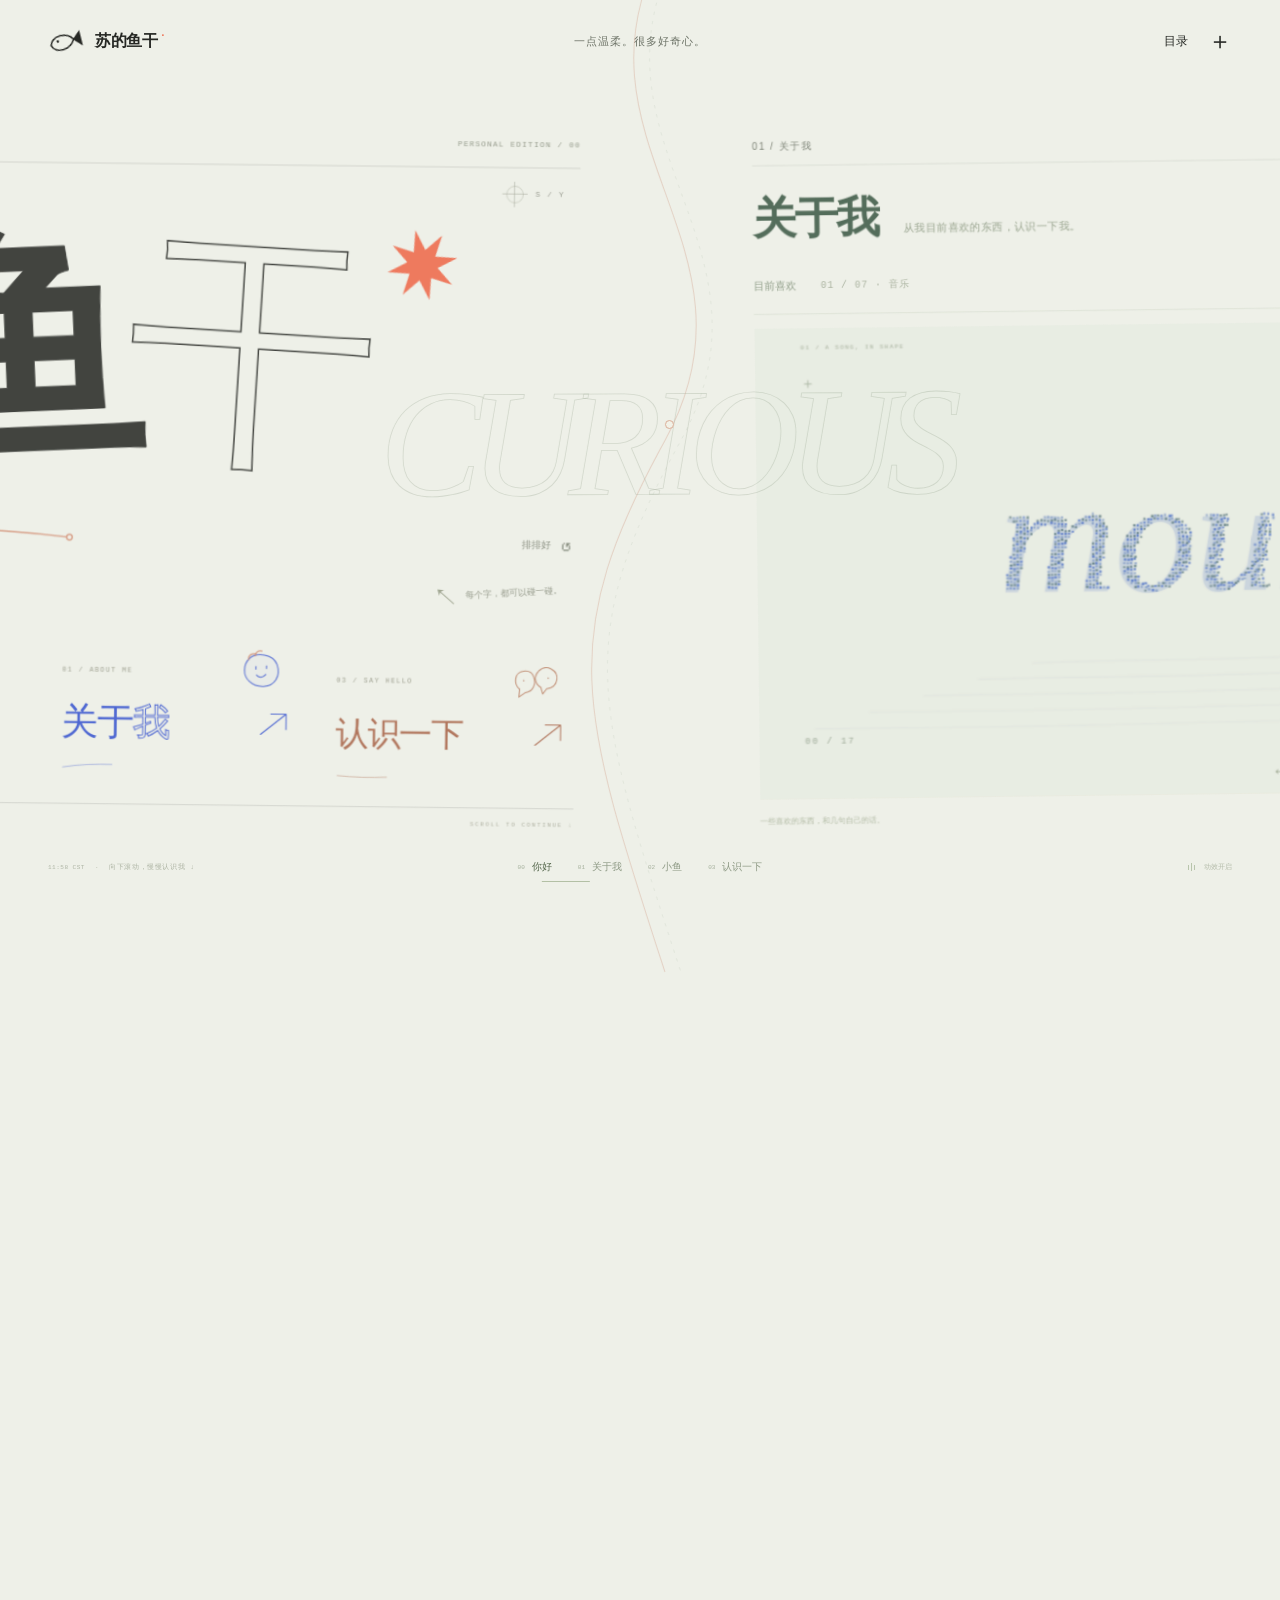
==== commit 27de5525: "Prepare personal homepage for GitHub Pages" ====
--- a/index.html
+++ b/index.html
@@ -3,7 +3,7 @@
 <head>
   <meta charset="utf-8">
   <meta name="viewport" content="width=device-width, initial-scale=1">
-  <meta name="description" content="苏的鱼干的个人主页。关于我、我做的小鱼，以及一次新的相遇。">
+  <meta name="description" content="苏的鱼干的个人主页。你好，来认识一下。">
   <meta name="theme-color" content="#f2f0e9">
   <title>苏的鱼干 · 很高兴认识你</title>
   <link rel="icon" href="./assets/favicon.svg" type="image/svg+xml">
@@ -12,15 +12,36 @@
   <link rel="stylesheet" href="./assets/art.css">
   <link rel="stylesheet" href="./assets/water.css">
   <link rel="stylesheet" href="./assets/current.css">
+  <link rel="stylesheet" href="./assets/home.css">
+  <link rel="stylesheet" href="./assets/about.css">
+  <link rel="stylesheet" href="./assets/collection.css">
+  <link rel="stylesheet" href="./assets/contact-match.css">
+  <link rel="stylesheet" href="./assets/match-lab.css">
   <script src="./assets/content.js" defer></script>
+  <script src="./assets/owner-answers.js" defer></script>
+  <script src="./assets/connection-data.js" defer></script>
+  <script src="./assets/connection-test.js" defer></script>
   <script src="./assets/content-runtime.js" defer></script>
   <script src="./assets/pager.js" defer></script>
   <script src="./assets/xiaoyu/placements.js" defer></script>
   <script src="./assets/video.js" defer></script>
+  <script src="./assets/xiaoyu/gaze-patches.js" defer></script>
+  <script src="./assets/desktop-gaze.js" defer></script>
   <script src="./assets/pet.js" defer></script>
   <script src="./assets/motion.js" defer></script>
   <script src="./assets/art.js" defer></script>
+  <script src="./assets/home.js" defer></script>
   <script src="./assets/water.js" defer></script>
+  <script src="./assets/music/lyrics.js" defer></script>
+  <script src="./assets/music/spectrum.js" defer></script>
+  <script src="./assets/sound.js" defer></script>
+  <script src="./assets/lyric-field.js" defer></script>
+  <script src="./assets/lyrics.js" defer></script>
+  <script src="./assets/collection-art.js" defer></script>
+  <script src="./assets/about.js" defer></script>
+  <script src="./assets/fortune-art.js" defer></script>
+  <script src="./assets/match-art.js" defer></script>
+  <script src="./assets/contact-match.js" defer></script>
   <script src="./assets/main.js" defer></script>
 </head>
 <body>
@@ -35,45 +56,33 @@
 
   <main class="scenes" id="main">
     <section class="scene scene-hello is-active" id="scene-hello" aria-labelledby="hello-title" tabindex="-1">
-      <div class="scene-kicker"><span><i class="status-dot"></i> 欢迎。这里是我的个人主页。</span><span class="mono">A HUMAN, STILL BECOMING.</span></div>
-      <div class="name-composition"><span class="type-echo" aria-hidden="true">CURIOUS BY NATURE</span>
-        <p class="name-prelude" data-copy="home.intro">你好，我是</p>
+      <div class="scene-kicker"><span><i class="status-dot"></i><span data-home-letters data-copy="home.welcome">欢迎。这里是我的个人主页。</span></span><span class="mono" data-home-letters>PERSONAL EDITION / 00</span></div>
+      <div class="name-composition">
+        <div class="name-topline"><p class="name-prelude" data-home-letters data-copy="home.intro">你好，我是</p><span class="poster-registration mono" aria-hidden="true"><i></i> S / Y</span></div>
         <h1 class="kinetic-name" id="hello-title" aria-label="苏的鱼干"><span class="name-glyph" aria-hidden="true">苏</span><span class="name-glyph" aria-hidden="true">的</span><span class="name-glyph" aria-hidden="true">鱼</span><span class="name-glyph" aria-hidden="true">干</span><span class="name-spark" aria-hidden="true">✳</span></h1>
-        <svg class="signature-line" viewBox="0 0 450 50" aria-hidden="true"><path d="M4 30c83-30 180 15 254-4s130-11 185 1"/></svg><span class="name-annotation" data-copy="home.english">soft heart. curious mind.</span>
-        <span class="name-instruction"><span>↖</span> 字也有一点自己的脾气，试着拉一下。</span>
+        <div class="name-baseline"><span class="name-annotation" data-home-letters data-copy="home.english">nice to meet you.</span><button class="signature-handle" type="button" aria-label="拨动名字下的线，拖动或按 Enter"><svg class="signature-line" viewBox="0 0 450 62" aria-hidden="true"><path d="M5 35Q225 5 445 28"/><circle cx="445" cy="28" r="3"/></svg></button><button class="name-reset" type="button"><span data-home-letters>排排好</span><i aria-hidden="true">↺</i></button></div>
+        <p class="name-instruction"><span aria-hidden="true">↖</span><span data-home-letters data-copy="home.dragHint">每个字，都可以碰一碰。</span></p>
       </div>
       <div class="hello-bottom">
-        <p class="hello-statement" data-copy="home.statement">写代码。做东西。<br>也关心那些，<em>很小的感受。</em></p>
-        <div class="hello-portals">
-          <a class="portal about-portal" href="#about" data-cursor="认识我"><span class="portal-number mono">01</span><span class="portal-title" data-copy="home.aboutCard">这个人<br>是什么样的？</span><span class="portal-arrow">↗</span><span class="portal-footnote" data-copy="home.aboutNote">从三个词开始</span></a>
-          <a class="portal pet-portal" href="#xiaoyu" data-cursor="见小鱼"><span class="portal-number mono">02 / SELECTED WORK</span><span class="portal-title" data-copy="home.workCard">我做的<br>小鱼。</span><span class="portal-arrow">↗</span><span class="pet-teaser"><canvas id="teaser-canvas" width="160" height="230" aria-hidden="true"></canvas><img class="teaser-fallback" src="./assets/xiaoyu/neutral.png" alt="一隅中的小鱼" loading="lazy"></span><span class="portal-footnote" data-copy="home.workNote">一隅 · 我的 AI 伙伴</span></a>
+        <div class="poster-greeting"><button class="hello-salute" type="button" aria-label="和苏的鱼干打个招呼"><svg viewBox="0 0 190 124" aria-hidden="true"><path class="salute-outline" d="M166 22C192 44 183 77 153 89c-25 11-51 13-77 9L48 116l4-25C10 81 1 55 17 32 36 4 132-4 166 22Z"/><path class="salute-tick" d="m8 5 8 10M34 1l2 10M184 89l-8-4"/></svg><span class="salute-text" aria-hidden="true">嗨！</span><span class="salute-dot" aria-hidden="true"></span></button><div class="greeting-note"><span class="mono" data-home-letters>OH, HELLO THERE.</span><p data-home-letters data-copy="home.invitation">不用客气，随便逛逛。</p></div></div>
+        <div class="hello-entries" aria-label="继续认识我">
+          <a class="home-entry entry-about" href="#about" aria-label="关于我"><span class="entry-meta"><span class="entry-number mono" aria-hidden="true">01 / ABOUT ME</span><svg class="entry-art entry-portrait" viewBox="0 0 72 62" aria-hidden="true"><path class="portrait-outline" d="M17 12C28 2 53 5 59 21c6 17-3 32-20 33-17 1-30-11-29-25 0-7 2-12 7-17Z"/><g class="entry-gaze"><path class="portrait-eye" d="M27 24v4m16-5v4"/><path d="M28 37q7 7 14-1"/></g><path class="portrait-hair" d="M16 14q-1-10 11-9m-1 3q1-9 10-7"/></svg></span><span class="entry-main"><span class="entry-title" data-home-letters data-copy="home.aboutEntry">关于我</span><svg class="entry-arrow" viewBox="0 0 48 40" aria-hidden="true"><path d="M5 34 40 6M19 6h21v21"/></svg></span><svg class="entry-stroke" viewBox="0 0 280 22" preserveAspectRatio="none" aria-hidden="true"><path pathLength="1" d="M2 15C60 5 106 18 165 12S237 7 277 10"/></svg></a>
+          <a class="home-entry entry-contact" href="#contact" aria-label="认识一下"><span class="entry-meta"><span class="entry-number mono" aria-hidden="true">03 / SAY HELLO</span><svg class="entry-art entry-meeting" viewBox="0 0 72 62" aria-hidden="true"><g class="meeting-left"><path d="M7 24C8 11 29 8 34 21c5 12-2 23-12 24L12 52l1-12C8 36 6 30 7 24Z"/><circle cx="19" cy="27" r="1"/></g><g class="meeting-right"><path d="M38 15C49 4 67 14 65 28c-1 8-7 13-15 14l-6 8-3-10c-10-6-11-17-3-25Z"/><circle cx="52" cy="26" r="1"/></g><path class="meeting-bridge" pathLength="1" d="M24 29q12-7 24-1"/></svg></span><span class="entry-main"><span class="entry-title" data-home-letters data-copy="home.contactEntry">认识一下</span><svg class="entry-arrow" viewBox="0 0 48 40" aria-hidden="true"><path d="M5 34 40 6M19 6h21v21"/></svg></span><svg class="entry-stroke" viewBox="0 0 280 22" preserveAspectRatio="none" aria-hidden="true"><path pathLength="1" d="M2 12c65 7 132-8 189-3s58 10 86 1"/></svg></a>
         </div>
       </div>
-      <div class="current-work"><span class="mono" data-copy="home.current">正在认真做的事</span><strong data-copy="home.currentTitle">一隅 Yiyu</strong><span data-copy="home.currentBody">把想法、日常与 AI 伙伴，放进同一个温暖的数字空间。</span><span class="mini-flow"><b>IDEA</b><i></i><b>CODE</b><i></i><b>COMPANION</b></span></div>
+      <div class="poster-colophon" aria-hidden="true"><span class="mono">SU DE YU GAN</span><span class="poster-dots"><i></i><i></i><i></i><i></i></span><span class="mono">SCROLL TO CONTINUE ↓</span></div>
     </section>
 
     <section class="scene scene-about" id="scene-about" aria-labelledby="about-title" tabindex="-1" hidden inert>
-      <div class="scene-kicker"><span>01 / 关于我</span><span class="mono">MORE THAN ONE WORD.</span></div>
-      <div class="about-composition">
-        <div class="word-selector" role="tablist" aria-label="从三个词认识我" aria-orientation="vertical">
-          <button class="about-word is-selected" id="word-gentle" role="tab" aria-selected="true" aria-controls="about-panel" data-word="gentle"><span class="word-index mono">01</span><span class="word-letters" data-copy="about.label0">温柔</span><span class="word-sign">↗</span></button>
-          <button class="about-word" id="word-curious" role="tab" aria-selected="false" aria-controls="about-panel" tabindex="-1" data-word="curious"><span class="word-index mono">02</span><span class="word-letters" data-copy="about.label1">有趣</span><span class="word-sign">✳</span></button>
-          <button class="about-word" id="word-maker" role="tab" aria-selected="false" aria-controls="about-panel" tabindex="-1" data-word="maker"><span class="word-index mono">03</span><span class="word-letters" data-copy="about.label2">会做</span><span class="word-sign">↗</span></button>
-        </div>
-        <div class="about-story" id="about-panel" role="tabpanel" aria-labelledby="word-gentle">
-          <div class="story-symbol" aria-hidden="true"><span class="symbol-orbit"></span><svg viewBox="0 0 180 160"><path id="story-path" d="M90 140C65 120 15 87 15 48 15 2 72-6 90 35c18-41 75-33 75 13 0 39-50 72-75 92Z"/></svg></div>
-          <p class="story-eyebrow mono">A SOFT HEART.</p><h2 id="about-title">让细节，<br>照顾一下感受。</h2>
-          <p class="story-body">有些人觉得我挺温柔的。<br>我想，这也会留在我做的东西里。<br>比如一个恰好的回应，一点不过分打扰的陪伴。</p>
-          <div class="story-note"><span class="note-line"></span><span>先从这些片段，慢慢认识我。</span></div>
-          <a class="underlined-link" href="#xiaoyu">这件事，被我做进了小鱼里 <span>↗</span></a>
-        </div>
-      </div>
-      <div class="about-details fragment-deck" aria-label="打开一些关于我的片段">
-        <button class="fragment-card" type="button" aria-expanded="false" data-fragment="0" data-cursor="翻开看看"><span class="fragment-number mono">01 / 一点温柔</span><span class="fragment-front"><i>⌁</i>回应，可以很轻。</span><span class="fragment-back" hidden>一个恰好的回应，<br>一点不过分打扰的陪伴。</span><span class="fragment-corner" aria-hidden="true">↗</span></button>
-        <button class="fragment-card" type="button" aria-expanded="false" data-fragment="1" data-cursor="翻开看看"><span class="fragment-number mono">02 / 一点好奇</span><span class="fragment-front"><i>✳</i>如果，真的做出来呢？</span><span class="fragment-back" hidden>让一个小想法，<br>长成可以亲手体验的东西。</span><span class="fragment-corner" aria-hidden="true">↗</span></button>
-        <button class="fragment-card" type="button" aria-expanded="false" data-fragment="2" data-cursor="翻开看看"><span class="fragment-number mono">03 / 一点认真</span><span class="fragment-front"><i>↗</i>从代码，到感受。</span><span class="fragment-back" hidden>把界面、AI 和本地应用连起来，<br>也把体验的最后一点做好。</span><span class="fragment-corner" aria-hidden="true">↗</span></button>
-      </div>
-      <div class="scene-aside"><span>挑一个词，换个角度认识我。</span><span class="mono">THE SAME PERSON. DIFFERENT SIDES.</span></div>
+      <div class="scene-kicker"><span>01 / 关于我</span><span class="mono">A FEW THINGS I KEEP COMING BACK TO.</span></div>
+      <div class="favorites-heading"><div class="about-identity"><h2 id="about-title">关于我</h2><p data-copy="about.intro">从我目前喜欢的东西，认识一下我。</p></div><div class="sound-widget"><button class="sound-sculpture" type="button" aria-label="开启这页的配乐" aria-pressed="false"><svg viewBox="0 0 120 84" aria-hidden="true"><rect x="6" y="34" width="12" height="24" rx="6"/><rect x="25" y="22" width="12" height="46" rx="5"/><rect x="44" y="12" width="14" height="61" rx="2"/><rect x="65" y="26" width="11" height="37" rx="5"/><rect x="83" y="19" width="13" height="51" rx="6"/><rect x="103" y="33" width="11" height="28" rx="2"/></svg></button><div class="sound-copy"><span class="mono">THIS PAGE SOUNDS LIKE</span><strong>Move Mountains <i>／ Alisa</i></strong><span class="sound-state"><span class="listening-status" role="status">进入时开启配乐</span><button class="sound-enable" type="button" hidden>开启配乐 ↗</button></span></div></div></div>
+      <div class="interest-bottom"><div class="gallery-reading"><span>目前喜欢</span><span class="gallery-current mono">01 / 07 · 音乐</span></div><div class="background-music-controls"><span class="music-times mono"><span class="music-elapsed">0:00</span><span>/</span><span class="music-duration">1:22</span></span><input class="music-seek" type="range" min="0" max="1000" value="0" aria-label="配乐播放进度" aria-valuetext="0:00 / 1:22"><button class="music-loop" type="button" aria-pressed="true" aria-label="单曲循环">↻</button><label class="music-volume">音量<input type="range" min="0" max="1" step="0.01" value="0.28" aria-label="配乐音量"></label></div></div>
+      <div class="interest-stage interest-gallery" id="interest-panel" role="region" aria-label="我目前喜欢的作品与音乐，向下浏览" tabindex="0"><div class="collection-scene"></div><article class="channel-music" aria-label="音乐频道，Move Mountains 歌词演出"><header><span class="mono">01 / A SONG, IN SHAPE</span><span>Move Mountains · Alisa</span></header>
+<div class="lyric-stage" role="region" aria-label="当前歌词"><span class="lyric-registration" aria-hidden="true">＋</span><span class="lyric-edition mono" aria-hidden="true">MOVE MOUNTAINS.</span><div class="lyric-canvas" aria-hidden="true"></div><p class="lyric-readable home-sr-only"></p><span class="lyric-cue-count mono" aria-hidden="true">00 / 17</span><span class="lyric-stage-note" aria-hidden="true">听见一句，看见一句。</span></div>
+        <div class="lyric-navigation"><button class="lyric-prev" type="button" aria-label="上一句歌词">← <span>上一句</span></button><button class="lyric-next" type="button" aria-label="下一句歌词"><span>下一句</span> →</button></div></article><span class="gallery-invitation" aria-hidden="true">继续往下看 ↓</span></div>
+      <div class="favorites-bottom"><span>一些喜欢的东西，和几句自己的话。</span><a class="favorites-chat" href="#contact">你也喜欢？来交换一下 <span aria-hidden="true">↗</span></a></div>
+      <audio id="favorite-audio" preload="metadata" loop src="./assets/music/move-mountains.mp3"></audio>
+      <dialog class="favorite-dialog" aria-labelledby="favorite-dialog-title"><button class="favorite-dialog-close" type="button" aria-label="关闭收藏详情">×</button><div class="favorite-dialog-art" aria-hidden="true"></div><div class="favorite-dialog-copy"><span class="favorite-dialog-kind mono"></span><h3 id="favorite-dialog-title"></h3><p></p><span class="favorite-dialog-badge"></span></div></dialog>
     </section>
 
     <section class="scene scene-xiaoyu" id="scene-xiaoyu" aria-labelledby="xiaoyu-title" tabindex="-1" hidden inert>
@@ -83,7 +92,7 @@
         <div class="pet-space" id="pet-space" aria-label="小鱼的互动区域">
           <div class="pet-backtype" aria-hidden="true">小<br>鱼</div><div class="pet-floor" aria-hidden="true"></div><div class="pet-signal" aria-hidden="true"><i></i><i></i><i></i><i></i><i></i></div>
           <div class="pet-speech" id="pet-speech" role="status">你好呀，我是小鱼。<span>把手伸过来，认识一下？</span></div>
-          <button class="pet-actor" data-renderer="webm" id="pet-actor" type="button" aria-label="点击头部理头发，点击身体害羞，长按伸懒腰，拖动移动；键盘 Enter 触碰，方向键移动" data-cursor="靠近一点"><span class="pet-video-stage"><video class="pet-video" id="pet-video" muted playsinline preload="metadata" aria-hidden="true"></video></span><canvas id="pet-canvas" width="600" height="800" aria-hidden="true"></canvas><img class="pet-static" src="./assets/xiaoyu/neutral.png" alt="银白长发、蓝眼睛的小鱼"><span class="pet-ground-shadow" aria-hidden="true"></span></button>
+          <button class="pet-actor" data-renderer="webm" id="pet-actor" type="button" aria-label="点击头部理头发，点击身体害羞，长按伸懒腰，拖动移动；键盘 Enter 触碰，方向键移动"><span class="pet-video-stage"><video class="pet-video" id="pet-video" muted playsinline preload="metadata" aria-hidden="true"></video></span><canvas id="pet-canvas" width="600" height="800" aria-hidden="true"></canvas><img class="pet-static" src="./assets/xiaoyu/neutral.png" alt="银白长发、蓝眼睛的小鱼"><span class="pet-ground-shadow" aria-hidden="true"></span></button>
           <div class="pet-particles" aria-hidden="true"></div><span class="pet-coordinate mono" aria-hidden="true">X <b id="pet-x">0</b> · Y <b id="pet-y">0</b></span>
           <span class="drag-instruction" data-copy="pet.dragHint">拖到你喜欢的位置。或者，点点她。</span><button class="reset-pet" type="button" aria-label="让小鱼回到原位">↺</button>
         </div>
@@ -94,7 +103,12 @@
 
     <section class="scene scene-contact" id="scene-contact" aria-labelledby="contact-title" tabindex="-1" hidden inert>
       <div class="scene-kicker"><span>03 / 认识一下</span><span><i class="status-dot"></i> 很高兴，你愿意停留一下。</span></div>
-      <div class="contact-composition"><div class="contact-heading"><span class="mono">STRANGERS, UNTIL WE SAY HELLO.</span><h2 id="contact-title"><span class="hello-word">hello,</span><span class="friend-word">friend<span>✳</span></span></h2><p>我们可以从一句<span>「你好」</span>开始。</p><div class="hello-postcard"><button type="button" class="postcard-stamp" aria-label="盖一枚问候邮戳" data-cursor="盖个章">HI<span>TO YOU</span></button><span class="postcard-postmark" aria-hidden="true">HELLO, FRIEND.<br><small>很高兴遇见你</small></span><p data-copy="contact.postcard">从网页上的一次停留，<br>到生活里的一次新相遇。</p><span class="postcard-address">TO / <b data-name>苏的鱼干</b><svg viewBox="0 0 150 36" aria-hidden="true"><path d="M2 25c30-40 55 30 85-3s50 4 60-8m-11-6 12 5-9 9"/></svg></span><button type="button" class="postcard-flip" aria-expanded="false" aria-controls="postcard-reverse" data-cursor="翻过来">翻到背面 ↗</button><div class="postcard-reverse" id="postcard-reverse" hidden><span class="mono">A NOTE TO YOU</span><p>不必准备一个完美的开场。<br>一句你好，一点好奇，<br>或者分享刚刚想到的小事。</p><span>很高兴认识你。<i>⌁</i></span></div></div><span class="postcard-hint">这张明信片，可以翻面，也可以拖一拖。</span></div><div class="contact-right"><div class="opener-picker"><span class="mono">START ANYWHERE</span><div class="opener-tabs" role="tablist" aria-label="选择聊天开场"><button role="tab" id="opener-0" aria-selected="true" aria-controls="opener-panel" type="button">聊技术</button><button role="tab" id="opener-1" aria-selected="false" aria-controls="opener-panel" tabindex="-1" type="button">聊想法</button><button role="tab" id="opener-2" aria-selected="false" aria-controls="opener-panel" tabindex="-1" type="button">随便聊</button></div><div class="opener-panel" id="opener-panel" role="tabpanel" aria-labelledby="opener-0"><span class="opener-quote">“</span><p>你是怎么把小鱼做出来的？<br>我也想做点有意思的东西。</p><button class="copy-opener" type="button"><span>复制这个开场</span><span>↗</span></button></div></div><div class="contact-links"><span class="contact-label">找到苏的鱼干</span><div data-contact="wechat"><span>微信</span><span class="contact-pending">稍后补上</span></div><div data-contact="email"><span>邮箱</span><span class="contact-pending">稍后补上</span></div><div data-contact="github"><span>GitHub</span><span class="contact-pending">稍后补上</span></div></div><span class="contact-footnote" role="status" data-copy="contact.pending">联系方式还在整理。先记住「苏的鱼干」吧。</span><button class="contact-current" type="button" aria-label="轻轻推一下纸船" data-cursor="推推纸船"><svg aria-hidden="true" viewBox="0 0 440 100"><path class="current-line" d="M0 70Q55 48 110 70T220 70T330 70T440 70"/><path class="current-line" d="M0 82Q55 60 110 82T220 82T330 82T440 82"/><g class="paper-boat"><path d="m0 0 25 13L50 0 38 22H12Z"/><path d="m12 0 13-24L38 0M25-24V13M12 0H38"/></g></svg><span class="mono">LET A LITTLE CURIOSITY DRIFT.</span><span class="boat-invitation">游近一点，或轻轻推一下。</span></button></div></div>
+      <div class="meet-experience">
+        <div class="match-heading"><div><span class="mono">A LITTLE FATE. A LITTLE RESONANCE.</span><h2 id="contact-title">认识一下<span>。</span></h2></div><div class="meet-mode-tabs" role="tablist" aria-label="选一种方式认识一下"><button type="button" id="meet-tab-match" data-meet-mode="match" role="tab" aria-selected="true" aria-controls="meet-panel"><span class="tab-no">01</span>看看合拍度</button><button type="button" id="meet-tab-fortune" data-meet-mode="fortune" role="tab" aria-selected="false" aria-controls="meet-panel" tabindex="-1"><span class="tab-no">02</span>抽一支签</button></div></div>
+        <div class="match-stage" id="meet-panel" role="tabpanel" aria-labelledby="meet-tab-match" data-experience="match" data-phase="welcome"><canvas class="match-art" aria-hidden="true"></canvas><div class="match-content"></div></div>
+        <div class="meet-footer"><div class="meet-invitation"><span class="contact-label">找到苏的鱼干</span><span>一句你好，就可以。</span></div><div class="meet-addresses"><button class="meet-qq" type="button" aria-label="复制 QQ 号码"><span class="meet-platform">QQ</span><strong>1357241906</strong><span class="meet-link-action">复制 ↗</span></button><a class="meet-steam" href="https://steamcommunity.com/profiles/76561198404599979/" target="_blank" rel="noopener noreferrer"><span class="meet-platform">Steam</span><strong>个人主页</strong><span class="meet-link-action">去看看 ↗</span></a></div></div>
+        <p class="meet-status" role="status" aria-live="polite"></p>
+      </div>
     </section>
   </main>
 
@@ -102,7 +116,7 @@
 </div><div class="scroll-stops" aria-hidden="true"><i></i><i></i><i></i><i></i></div></div>
   <nav class="site-index" id="site-index" aria-label="全部内容" hidden inert><span class="index-caption mono">NO PARTICULAR ORDER. FOLLOW YOUR CURIOSITY.</span><a href="#hello"><span class="mono">00</span><span>你好。</span><span>↗</span></a><a href="#about"><span class="mono">01</span><span>关于我。</span><span>↗</span></a><a href="#xiaoyu"><span class="mono">02</span><span>见见小鱼。</span><span>↗</span></a><a href="#contact"><span class="mono">03</span><span>认识一下。</span><span>↗</span></a></nav>
 
-  <div class="pointer-follower" aria-hidden="true"><svg class="cursor-shape" viewBox="-3 -13 39 26"><g class="cursor-fish"><path class="fish-tail" d="M23 0c4-2 6-6 11-7-1 4-3 6-5 7 3 1 5 4 6 7-5-1-8-5-12-7Z"/><path class="fish-body" d="M0 0C6-7.5 16-8 25 0 17 8 6 7.5 0 0Z"/><path class="fish-fin" d="M13 4c2 4 5 5 7 4l-3-5"/><path class="fish-shine" d="M6-2.6c4-2.8 8-2.9 12-.6"/><path class="fish-gill" d="M11-3q-2 3 0 6"/><circle class="fish-eye" cx="6.8" cy="-.8" r="1.15"/></g></svg><i class="cursor-halo"></i><span></span></div>
+  <div class="pointer-follower" aria-hidden="true"><svg class="cursor-shape" viewBox="-3 -13 39 26"><g class="cursor-fish"><path class="fish-tail" d="M23 0c4-2 6-6 11-7-1 4-3 6-5 7 3 1 5 4 6 7-5-1-8-5-12-7Z"/><path class="fish-body" d="M0 0C6-7.5 16-8 25 0 17 8 6 7.5 0 0Z"/><path class="fish-fin" d="M13 4c2 4 5 5 7 4l-3-5"/><path class="fish-shine" d="M6-2.6c4-2.8 8-2.9 12-.6"/><path class="fish-gill" d="M11-3q-2 3 0 6"/><circle class="fish-eye" cx="6.8" cy="-.8" r="1.15"/></g></svg><i class="cursor-halo"></i></div>
   <div class="transition-art" aria-hidden="true"><svg viewBox="0 0 180 1000" preserveAspectRatio="none"><path d="M90-100C-60 130 240 250 90 480S-30 790 90 1100"/><path d="M112-100C-38 130 262 250 112 480S-8 790 112 1100"/></svg><span class="transition-word"></span><i></i></div><div class="art-bursts" aria-hidden="true"></div><div class="toast" role="status" hidden></div>
   <noscript><style>.scene[hidden]{display:block!important;position:relative;min-height:100vh}.scene{position:relative!important;height:auto!important;min-height:100vh}.scenes{height:auto!important;overflow:visible!important}body{height:auto!important;overflow:auto!important}.site-footer{position:relative!important}.pet-static,.teaser-fallback{display:block!important}.pet-actor canvas,.pet-teaser canvas{display:none!important}</style><p>启用 JavaScript 后，可以切换场景、拖动文字并和小鱼互动。</p></noscript>
 </body>
--- a/assets/styles.css
+++ b/assets/styles.css
@@ -195,8 +195,8 @@
 .scene-wipe>span { flex: 1; height: 100%; background: #344f9c; transform: translateY(105%); margin-right: -1px; }
 .scene-wipe>b { position: absolute; top: 50%; left: 50%; transform: translate(-50%,-50%); font-weight: 700; color: #f2f0e9; font-size: clamp(50px,10vw,150px); letter-spacing: -6px; opacity: 0; }
 .pointer-follower { position: fixed; top: 0; left: 0; width: 42px; height: 42px; margin-left: -21px; margin-top: -21px; border: 1px solid #717d6159; border-radius: 50%; z-index: 150; pointer-events: none; opacity: 0; display: flex; align-items: center; justify-content: center; will-change: transform; transition: opacity .3s,width .4s,height .4s,margin .4s,background .3s,border-color .3s; }
-.pointer-follower>span { font-size: 9px; white-space: nowrap; }
-.pointer-follower.has-label { width: 73px; height: 73px; margin: -36.5px 0 0 -36.5px; background: #f5f6efdf; border-color: #d1d8c6; color: #626d53; }
+
+
 .pointer-follower.is-down { background: #e9bb8429; }
 .toast { position: fixed; bottom: 103px; left: 50%; transform: translateX(-50%); padding: 13px 20px; background: #2e3e25; color: #f2f3e9; border-radius: 4px; font-size: 11px; z-index: 130; max-width: calc(100% - 40px); text-align: center; line-height: 1.7; }
 @keyframes star-turn { to { transform: rotate(360deg); } }
--- a/assets/experience.css
+++ b/assets/experience.css
@@ -1,11 +1,11 @@
 /* Scroll choreography and the denser editorial layers. */
-html{height:auto;scrollbar-width:none;scroll-snap-type:y proximity}html::-webkit-scrollbar{display:none}body{height:auto;overflow:visible;overflow-x:clip;transition:none}.scroll-story{position:relative;height:400dvh}.experience-shell{position:sticky;top:0;height:100dvh;overflow:clip}.scroll-stops{position:absolute;inset:0;pointer-events:none}.scroll-stops>i{position:absolute;left:0;width:1px;height:1px;scroll-snap-align:start}.scroll-stops>i:nth-child(1){top:0}.scroll-stops>i:nth-child(2){top:100dvh}.scroll-stops>i:nth-child(3){top:200dvh}.scroll-stops>i:nth-child(4){top:300dvh}html.scroll-locked{overflow:hidden}.scene{will-change:transform,opacity}.name-annotation{translate:calc(var(--scene-offset,0)*-38px) 0}.pet-backtype{translate:calc(var(--scene-offset,0)*-70px) 0}.hello-word{translate:calc(var(--scene-offset,0)*-48px) 0}.friend-word{translate:calc(var(--scene-offset,0)*-75px) 0}.scene-wipe{display:none}.header-note{position:absolute;left:50%;transform:translateX(-50%)}.current-work{margin-top:28px;padding:18px 0 0;border-top:1px solid #7e89752e;display:flex;align-items:center;gap:21px;color:#818d73;font-size:10px}.current-work>.mono{font-size:7px}.current-work>strong{font-size:13px;color:#596a48;font-weight:500}.current-work>span:nth-child(3){font-size:10px;line-height:1.9}.mini-flow{display:flex;align-items:center;gap:10px;margin-left:auto}.mini-flow>b{font:7px var(--mono);letter-spacing:.6px;color:#8c977f}.mini-flow>i{width:28px;border-top:1px solid #b6c1a9;position:relative}.mini-flow>i:after{content:'';position:absolute;left:0;top:-2px;width:3px;height:3px;border-radius:50%;background:#c99b6f;animation:flow-drift 3s linear infinite}.mini-flow>i:nth-of-type(2):after{animation-delay:-1.5s}.about-composition{height:calc(100% - 150px);gap:7%}.about-details{display:grid;grid-template-columns:repeat(3,1fr);gap:20px;border-top:1px solid #a6b69a44;padding-top:17px;margin-top:15px;margin-bottom:18px}.about-details>div{display:flex;gap:14px;align-items:center;font-size:10px;color:#7c8e6d}.detail-graphic{display:block;width:52px;height:28px;position:relative;flex-shrink:0}.detail-response{display:flex;align-items:center;gap:5px}.detail-response i{height:20px;width:7px;border:1px solid #a0b38c;animation:detail-wave 2.5s ease-in-out infinite}.detail-response i:nth-child(2){animation-delay:-.4s}.detail-response i:nth-child(3){animation-delay:-.9s}.detail-choice{border:1px solid #afbf9b;border-radius:30px;width:45px;height:23px;background:#b3c39c26}.detail-choice i{position:absolute;top:3px;left:3px;width:15px;height:15px;background:#a2b78a;border-radius:50%;animation:detail-toggle 7s ease-in-out infinite}.detail-presence i{position:absolute;inset:2px 14px;border:1px solid #a7b790;border-radius:50%;animation:presence 4s ease-in-out infinite}.detail-presence i:nth-child(2){inset:7px 19px;background:#a8ba9066;animation-delay:-2s}.story-body{font-size:13px}.about-story{max-width:510px}.pet-video{position:absolute;inset:0;width:100%;height:100%;object-fit:contain;opacity:0;pointer-events:none}.pet-video.is-visible{opacity:1}.pet-actor[data-renderer=webm] #pet-canvas{visibility:hidden}.pet-actor[data-renderer=desktop] .pet-video{visibility:hidden}.pet-speech{max-width:min(310px,90%);font-size:12px}.pet-interaction{margin-top:0}.xiaoyu-composition{grid-template-columns:.9fr 1.4fr 1fr;gap:22px}.pet-caption{font-size:6px}.pet-description h2{font-size:clamp(42px,4.9vw,74px)}.pet-description>p{font-size:20px}.project-context{font-size:11px}.pet-format-note{font-size:8px;line-height:1.8;max-width:240px}.pet-actions{flex-direction:row;gap:5px;margin-top:16px}.pet-actions button{flex:1;flex-direction:column;justify-content:center;gap:4px;font-size:9px;padding:9px 5px;text-align:center}.pet-actions button>span{font-size:20px;width:auto}.interaction-label{display:none}.pet-state{margin-top:15px;font-size:9px}.pet-quiet-note{font-size:8px;line-height:1.9;margin-top:10px}.capability-tabs{display:flex;gap:4px;justify-content:space-between;align-items:stretch;border-bottom:1px solid #94a7c350;padding-bottom:9px}.capability-tabs button{font-size:9px;line-height:1.7;padding:6px 5px;color:#8392aa;border-radius:3px;transition:background .3s,color .3s}.capability-tabs button[aria-selected=true]{background:#d6e1f1;color:#45658e}.capability-panel{position:relative;margin-top:15px;padding:17px 17px 14px;border:1px solid #c0cde0;border-radius:3px;background:#f7f9fc71}.capability-panel h3{font-size:16px;line-height:1.6;letter-spacing:-.4px;font-weight:500;color:#405e85;margin-bottom:16px}.demo-prompt{padding:9px 11px;border-radius:5px 5px 0 5px;font-size:11px;line-height:1.9;background:#dce5f1;color:#687f9f;max-width:95%;margin-left:auto}.demo-reply{font-size:12px;line-height:1.95;color:#4b668d;min-height:57px;margin-top:12px}.capability-steps{padding:13px 0 0;margin:12px 0 0;border-top:1px solid #c1cee050;display:flex;list-style:none;gap:5px;justify-content:space-between;counter-reset:step}.capability-steps li{font-size:7px;line-height:1.8;color:#91a0b7;position:relative;flex:1;padding-top:6px;counter-increment:step;border-top:2px solid #c2cde0;transition:border-color .4s,color .4s}.capability-steps li:before{content:'0' counter(step);display:block;font:6px var(--mono);margin-bottom:4px;color:#9babbe}.capability-steps li.is-active{color:#4d6d97;border-top-color:#7c98bd}.capability-steps li.is-done{color:#687f5e;border-top-color:#92a886}.capability-note{font-size:8px;line-height:1.9;color:#899ab0;margin-top:13px;min-height:45px}.play-capability{display:flex;align-items:center;justify-content:space-between;width:100%;margin-top:12px;padding-top:11px;border-top:1px solid #b8c6db6b;font-size:9px;color:#5b7b9f}.play-capability:disabled{opacity:.55;cursor:wait}.play-capability>span{transition:transform .4s}.play-capability:hover>span{transform:translate(3px,-3px)}html[data-demo=listening] .pet-speech{border-color:#a5bad8}html[data-demo=speaking] .pet-speech{border-color:#98afcf}.hello-postcard{margin-top:36px;border:1px solid #c8ceaf;width:min(360px,88%);padding:18px 22px;background:#f7f5e6;transform:rotate(-4deg);position:relative;box-shadow:0 8px 20px #7f8d4e09;transition:transform .6s var(--ease)}.hello-postcard:hover{transform:rotate(0) translateY(-4px)}.hello-postcard>p{font-size:12px;line-height:1.95;color:#7e895e;padding-right:45px}.postcard-stamp{position:absolute;right:15px;top:12px;border:1px dashed #dba58d;padding:9px 8px 6px;font:italic 26px Georgia,serif;color:#d08565;transform:rotate(9deg)}.postcard-stamp>span{font:6px var(--mono);display:block;letter-spacing:1px;text-align:center;margin-top:3px}.postcard-address{display:flex;align-items:center;font-size:7px;color:#a1ab84;margin-top:14px;gap:7px}.postcard-address>b{font-weight:400;color:#828f60}.postcard-address>svg{width:92px;height:25px;margin-left:auto;fill:none;stroke:#a7b48d;stroke-width:1.1;stroke-dasharray:180;animation:postcard-line 8s ease-in-out infinite}.contact-heading h2{font-size:clamp(85px,10vw,160px)}.contact-composition{gap:7%;grid-template-columns:1.15fr 1fr}.opener-panel>p{font-size:21px}.contact-links>div{font-size:12px;min-height:47px}.scroll-meter{position:absolute;bottom:-9px;left:20px;right:20px;height:1px;background:#9ba58b29;overflow:hidden}.scroll-meter>i{display:block;width:100%;height:100%;background:#97a583;transform:scaleX(var(--journey-progress,0));transform-origin:left}.nav-active-line{transition:none}.footer-time{width:265px}.motion-toggle{width:220px}.pointer-follower,.pointer-follower.has-label{width:22px;height:28px;margin:0;border:0;border-radius:0;background:none!important;box-shadow:none;transition:opacity .15s;display:block}.cursor-shape{width:22px;height:28px;display:block;fill:#354334;stroke:#f9faf3;stroke-width:1.4;stroke-linejoin:round;transform-origin:3px 2px;transform:rotate(var(--cursor-tilt,0deg));transition:fill .2s,scale .2s}.pointer-follower>span{display:none;position:absolute;left:27px;top:11px;font-size:9px;padding:7px 10px;background:#f9faf2ed;border:1px solid #cdd7c3;border-radius:20px;color:#596f48;box-shadow:0 3px 10px #4e68320b}.pointer-follower.has-label>span{display:block}.pointer-follower.is-interactive .cursor-shape{fill:#c77655}.pointer-follower.is-down .cursor-shape{scale:.83}.has-custom-cursor,.has-custom-cursor *{cursor:none!important}.pointer-follower.is-down{background:none!important}
+html{height:auto;scrollbar-width:none;scroll-snap-type:y proximity}html::-webkit-scrollbar{display:none}body{height:auto;overflow:visible;overflow-x:clip;transition:none}.scroll-story{position:relative;height:400dvh}.experience-shell{position:sticky;top:0;height:100dvh;overflow:clip}.scroll-stops{position:absolute;inset:0;pointer-events:none}.scroll-stops>i{position:absolute;left:0;width:1px;height:1px;scroll-snap-align:start}.scroll-stops>i:nth-child(1){top:0}.scroll-stops>i:nth-child(2){top:100dvh}.scroll-stops>i:nth-child(3){top:200dvh}.scroll-stops>i:nth-child(4){top:300dvh}html.scroll-locked{overflow:hidden}.scene{will-change:transform,opacity}.name-annotation{translate:calc(var(--scene-offset,0)*-38px) 0}.pet-backtype{translate:calc(var(--scene-offset,0)*-70px) 0}.hello-word{translate:calc(var(--scene-offset,0)*-48px) 0}.friend-word{translate:calc(var(--scene-offset,0)*-75px) 0}.scene-wipe{display:none}.header-note{position:absolute;left:50%;transform:translateX(-50%)}.current-work{margin-top:28px;padding:18px 0 0;border-top:1px solid #7e89752e;display:flex;align-items:center;gap:21px;color:#818d73;font-size:10px}.current-work>.mono{font-size:7px}.current-work>strong{font-size:13px;color:#596a48;font-weight:500}.current-work>span:nth-child(3){font-size:10px;line-height:1.9}.mini-flow{display:flex;align-items:center;gap:10px;margin-left:auto}.mini-flow>b{font:7px var(--mono);letter-spacing:.6px;color:#8c977f}.mini-flow>i{width:28px;border-top:1px solid #b6c1a9;position:relative}.mini-flow>i:after{content:'';position:absolute;left:0;top:-2px;width:3px;height:3px;border-radius:50%;background:#c99b6f;animation:flow-drift 3s linear infinite}.mini-flow>i:nth-of-type(2):after{animation-delay:-1.5s}.about-composition{height:calc(100% - 150px);gap:7%}.about-details{display:grid;grid-template-columns:repeat(3,1fr);gap:20px;border-top:1px solid #a6b69a44;padding-top:17px;margin-top:15px;margin-bottom:18px}.about-details>div{display:flex;gap:14px;align-items:center;font-size:10px;color:#7c8e6d}.detail-graphic{display:block;width:52px;height:28px;position:relative;flex-shrink:0}.detail-response{display:flex;align-items:center;gap:5px}.detail-response i{height:20px;width:7px;border:1px solid #a0b38c;animation:detail-wave 2.5s ease-in-out infinite}.detail-response i:nth-child(2){animation-delay:-.4s}.detail-response i:nth-child(3){animation-delay:-.9s}.detail-choice{border:1px solid #afbf9b;border-radius:30px;width:45px;height:23px;background:#b3c39c26}.detail-choice i{position:absolute;top:3px;left:3px;width:15px;height:15px;background:#a2b78a;border-radius:50%;animation:detail-toggle 7s ease-in-out infinite}.detail-presence i{position:absolute;inset:2px 14px;border:1px solid #a7b790;border-radius:50%;animation:presence 4s ease-in-out infinite}.detail-presence i:nth-child(2){inset:7px 19px;background:#a8ba9066;animation-delay:-2s}.story-body{font-size:13px}.about-story{max-width:510px}.pet-video{position:absolute;inset:0;width:100%;height:100%;object-fit:contain;opacity:0;pointer-events:none}.pet-video.is-visible{opacity:1}.pet-actor[data-renderer=webm] #pet-canvas{visibility:hidden}.pet-actor[data-renderer=desktop] .pet-video{visibility:hidden}.pet-speech{max-width:min(310px,90%);font-size:12px}.pet-interaction{margin-top:0}.xiaoyu-composition{grid-template-columns:.9fr 1.4fr 1fr;gap:22px}.pet-caption{font-size:6px}.pet-description h2{font-size:clamp(42px,4.9vw,74px)}.pet-description>p{font-size:20px}.project-context{font-size:11px}.pet-format-note{font-size:8px;line-height:1.8;max-width:240px}.pet-actions{flex-direction:row;gap:5px;margin-top:16px}.pet-actions button{flex:1;flex-direction:column;justify-content:center;gap:4px;font-size:9px;padding:9px 5px;text-align:center}.pet-actions button>span{font-size:20px;width:auto}.interaction-label{display:none}.pet-state{margin-top:15px;font-size:9px}.pet-quiet-note{font-size:8px;line-height:1.9;margin-top:10px}.capability-tabs{display:flex;gap:4px;justify-content:space-between;align-items:stretch;border-bottom:1px solid #94a7c350;padding-bottom:9px}.capability-tabs button{font-size:9px;line-height:1.7;padding:6px 5px;color:#8392aa;border-radius:3px;transition:background .3s,color .3s}.capability-tabs button[aria-selected=true]{background:#d6e1f1;color:#45658e}.capability-panel{position:relative;margin-top:15px;padding:17px 17px 14px;border:1px solid #c0cde0;border-radius:3px;background:#f7f9fc71}.capability-panel h3{font-size:16px;line-height:1.6;letter-spacing:-.4px;font-weight:500;color:#405e85;margin-bottom:16px}.demo-prompt{padding:9px 11px;border-radius:5px 5px 0 5px;font-size:11px;line-height:1.9;background:#dce5f1;color:#687f9f;max-width:95%;margin-left:auto}.demo-reply{font-size:12px;line-height:1.95;color:#4b668d;min-height:57px;margin-top:12px}.capability-steps{padding:13px 0 0;margin:12px 0 0;border-top:1px solid #c1cee050;display:flex;list-style:none;gap:5px;justify-content:space-between;counter-reset:step}.capability-steps li{font-size:7px;line-height:1.8;color:#91a0b7;position:relative;flex:1;padding-top:6px;counter-increment:step;border-top:2px solid #c2cde0;transition:border-color .4s,color .4s}.capability-steps li:before{content:'0' counter(step);display:block;font:6px var(--mono);margin-bottom:4px;color:#9babbe}.capability-steps li.is-active{color:#4d6d97;border-top-color:#7c98bd}.capability-steps li.is-done{color:#687f5e;border-top-color:#92a886}.capability-note{font-size:8px;line-height:1.9;color:#899ab0;margin-top:13px;min-height:45px}.play-capability{display:flex;align-items:center;justify-content:space-between;width:100%;margin-top:12px;padding-top:11px;border-top:1px solid #b8c6db6b;font-size:9px;color:#5b7b9f}.play-capability:disabled{opacity:.55;cursor:wait}.play-capability>span{transition:transform .4s}.play-capability:hover>span{transform:translate(3px,-3px)}html[data-demo=listening] .pet-speech{border-color:#a5bad8}html[data-demo=speaking] .pet-speech{border-color:#98afcf}.hello-postcard{margin-top:36px;border:1px solid #c8ceaf;width:min(360px,88%);padding:18px 22px;background:#f7f5e6;transform:rotate(-4deg);position:relative;box-shadow:0 8px 20px #7f8d4e09;transition:transform .6s var(--ease)}.hello-postcard:hover{transform:rotate(0) translateY(-4px)}.hello-postcard>p{font-size:12px;line-height:1.95;color:#7e895e;padding-right:45px}.postcard-stamp{position:absolute;right:15px;top:12px;border:1px dashed #dba58d;padding:9px 8px 6px;font:italic 26px Georgia,serif;color:#d08565;transform:rotate(9deg)}.postcard-stamp>span{font:6px var(--mono);display:block;letter-spacing:1px;text-align:center;margin-top:3px}.postcard-address{display:flex;align-items:center;font-size:7px;color:#a1ab84;margin-top:14px;gap:7px}.postcard-address>b{font-weight:400;color:#828f60}.postcard-address>svg{width:92px;height:25px;margin-left:auto;fill:none;stroke:#a7b48d;stroke-width:1.1;stroke-dasharray:180;animation:postcard-line 8s ease-in-out infinite}.contact-heading h2{font-size:clamp(85px,10vw,160px)}.contact-composition{gap:7%;grid-template-columns:1.15fr 1fr}.opener-panel>p{font-size:21px}.contact-links>div{font-size:12px;min-height:47px}.scroll-meter{position:absolute;bottom:-9px;left:20px;right:20px;height:1px;background:#9ba58b29;overflow:hidden}.scroll-meter>i{display:block;width:100%;height:100%;background:#97a583;transform:scaleX(var(--journey-progress,0));transform-origin:left}.nav-active-line{transition:none}.footer-time{width:265px}.motion-toggle{width:220px}.pointer-follower{width:22px;height:28px;margin:0;border:0;border-radius:0;background:none!important;box-shadow:none;transition:opacity .15s;display:block}.cursor-shape{width:22px;height:28px;display:block;fill:#354334;stroke:#f9faf3;stroke-width:1.4;stroke-linejoin:round;transform-origin:3px 2px;transform:rotate(var(--cursor-tilt,0deg));transition:fill .2s,scale .2s}.pointer-follower.is-interactive .cursor-shape{fill:#c77655}.pointer-follower.is-down .cursor-shape{scale:.83}.has-custom-cursor,.has-custom-cursor *{cursor:none!important}.pointer-follower.is-down{background:none!important}
 @keyframes flow-drift{from{translate:0 0;opacity:0}15%,80%{opacity:1}to{translate:27px 0;opacity:0}}@keyframes detail-wave{0%,100%{transform:scaleY(.45)}50%{transform:scaleY(1)}}@keyframes detail-toggle{0%,35%,100%{translate:0 0}50%,85%{translate:21px 0}}@keyframes presence{0%,100%{scale:.8;opacity:.5}50%{scale:1.2;opacity:1}}@keyframes postcard-line{0%,15%{stroke-dashoffset:180}55%,100%{stroke-dashoffset:0}}
 @media(max-height:850px) and (min-width:901px){.current-work{margin-top:18px;padding-top:13px}.hello-bottom{margin-top:0}.capability-panel{padding:13px}.capability-panel h3{font-size:14px;margin-bottom:10px}.demo-prompt{font-size:10px;padding:7px 9px}.demo-reply{font-size:11px;min-height:42px;margin-top:9px}.capability-note{font-size:7px;min-height:32px;margin-top:9px}.capability-steps{margin-top:8px;padding-top:8px}.pet-actions{margin-top:10px}.pet-actions button{padding-block:6px}.pet-state{margin-top:10px}.pet-quiet-note{font-size:7px;margin-top:6px}.pet-interaction{margin-top:0}.hello-postcard{margin-top:25px;padding:14px 18px}.hello-postcard>p{font-size:11px}.contact-heading h2{font-size:10vw}.about-details{margin-block:10px 14px;padding-top:12px}.about-composition{height:calc(100% - 130px)}}
 @media(max-width:1100px){.header-note{font-size:9px}.current-work{gap:13px}.current-work>span:nth-child(3){max-width:340px;font-size:9px}.mini-flow{display:none}.xiaoyu-composition{grid-template-columns:.8fr 1.15fr 1fr;gap:15px}.pet-description h2{font-size:52px}.pet-description>p{font-size:18px}.project-context{font-size:9px}.capability-panel h3{font-size:14px}.capability-tabs button{font-size:8px;padding-inline:3px}.demo-prompt{font-size:10px}.demo-reply{font-size:11px}.pet-format{flex-wrap:wrap}.pet-format button{font-size:9px}.hello-postcard{width:95%}.contact-heading h2{font-size:11vw}.footer-time{width:190px;font-size:7px}.motion-toggle{width:160px}.about-details>div{font-size:9px;gap:9px}}
 @media(max-width:900px){.current-work{padding-top:12px;margin-top:24px;flex-wrap:wrap;gap:9px 17px}.current-work>span:nth-child(3){max-width:none;flex:1}.hello-bottom{margin-top:3vh}.name-composition{margin-top:4vh}.about-details{gap:12px}.detail-graphic{scale:.8;transform-origin:left}.about-details>div{gap:3px;font-size:8px}.about-composition{height:calc(100% - 145px)}.xiaoyu-composition{display:grid;grid-template-columns:.85fr 1.15fr;grid-template-rows:minmax(280px,1fr) auto;height:calc(100% - 34px);gap:8px}.pet-description{padding-bottom:0}.pet-description h2{font-size:48px}.project-context{display:none}.pet-space{height:100%;min-height:280px}.pet-actor{height:300px;width:215px;left:calc(50% - 107px);top:calc(52% - 150px)}.pet-speech{font-size:10px;top:0;padding:9px 13px;max-width:250px}.drag-instruction{bottom:2px}.pet-coordinate{bottom:20px}.reset-pet{bottom:15px}.pet-interaction{position:relative;inset:auto;grid-column:1 / -1;display:grid;grid-template-columns:1.4fr 1fr;gap:12px 20px;margin:0;padding-top:15px}.capability-showcase{grid-column:1;grid-row:1 / span 4}.pet-actions{grid-column:2;display:flex;flex-direction:column;margin-top:0;gap:6px}.pet-actions button{flex-direction:row;padding:7px 9px;font-size:9px}.pet-state{grid-column:2;margin-top:0;font-size:8px}.pet-quiet-note{grid-column:2;margin-top:0;font-size:7px}.capability-panel{padding:12px;margin-top:10px}.capability-panel h3{font-size:13px;margin-bottom:8px}.demo-prompt{font-size:9px;padding:6px 9px}.demo-reply{font-size:10px;min-height:34px;margin-top:8px}.capability-steps{margin-top:8px;padding-top:7px}.capability-note{font-size:7px;min-height:0;margin-top:9px}.play-capability{font-size:8px;padding-top:9px;margin-top:8px}.hello-postcard{padding:16px;margin-top:27px}.hello-postcard>p{font-size:10px}.postcard-stamp{font-size:21px;padding:7px;right:11px;top:11px}.footer-time{width:auto}.motion-toggle{width:auto}}
-@media(max-width:600px){html{scroll-snap-type:y proximity}.header-note{display:none}.current-work{margin-top:20px;padding-top:12px;gap:8px 14px;flex-shrink:0}.current-work>.mono{font-size:6px}.current-work>strong{font-size:11px}.current-work>span:nth-child(3){font-size:8px;flex-basis:100%;line-height:1.8}.scene-hello{padding-bottom:10px}.name-composition{margin-top:5vh;padding-bottom:30px}.name-annotation{font-size:23px}.hello-bottom{gap:18px;padding-top:16px;margin-top:auto}.hello-statement{font-size:14px}.portal{min-height:132px}.portal-title{font-size:17px;margin-top:10px}.pet-teaser{height:118px;width:66px}.portal-footnote{margin-top:10px}.about-composition{height:auto;gap:20px}.about-story{padding-bottom:0}.story-body{font-size:11px}.about-details{margin-block:15px 5px;padding-top:13px;gap:10px}.about-details>div{display:flex;flex-direction:column;align-items:flex-start;gap:4px;font-size:7px;line-height:1.8}.detail-graphic{height:25px;scale:.7;transform-origin:left bottom}.scene-aside{padding-top:10px}.xiaoyu-composition{display:flex;flex-direction:column;gap:0;min-height:calc(100% - 23px);height:auto}.pet-description{display:grid;width:100%;grid-template-columns:1fr auto;padding:11px 0 0}.pet-description h2{font-size:36px}.pet-description>p{font-size:10px;grid-column:1;margin-top:8px}.pet-format{flex-wrap:nowrap}.pet-format button{font-size:8px;padding:8px 10px}.pet-space{width:100%;height:310px;min-height:310px;margin-top:8px;flex-shrink:0}.pet-actor{height:295px;width:216px;left:calc(50% - 108px);top:calc(53% - 147px)}.pet-speech{font-size:10px;max-width:240px;top:3px}.pet-backtype{font-size:152px}.pet-coordinate{bottom:15px}.reset-pet{bottom:10px}.drag-instruction{bottom:-4px;font-size:6px}.pet-interaction{display:block;width:100%;padding-top:17px}.capability-tabs{padding-bottom:6px;gap:7px;justify-content:flex-start}.capability-tabs button{font-size:9px;padding:5px 9px}.capability-panel{padding:12px;margin-top:10px}.capability-panel h3{font-size:14px;line-height:1.5; margin-bottom:10px}.demo-prompt{font-size:10px;padding:7px 9px;max-width:85%}.demo-reply{font-size:11px;min-height:33px}.capability-steps{margin-top:8px;padding-top:8px}.capability-steps li{font-size:7px;padding-top:5px}.capability-note{font-size:7px;line-height:1.8;margin-top:9px}.play-capability{font-size:9px}.pet-actions{flex-direction:row;margin-top:12px}.pet-actions button{font-size:9px;padding:9px 7px;flex-direction:row}.pet-state{margin-top:10px;font-size:8px}.pet-quiet-note{font-size:6px;margin-top:7px}.hello-postcard{width:78%;padding:14px 16px;margin-top:23px;margin-bottom:5px}.hello-postcard>p{font-size:9px;line-height:1.8;padding-right:28px}.postcard-stamp{padding:6px;font-size:17px;right:8px;top:8px}.postcard-stamp>span{font-size:4px;letter-spacing:.5px}.postcard-address{font-size:6px;gap:5px;margin-top:9px}.postcard-address>svg{width:60px;height:16px}.contact-composition{gap:21px;padding-top:21px}.contact-heading h2{font-size:83px;margin-top:15px}.contact-heading>p{font-size:11px;margin-top:16px}.opener-panel>p{font-size:17px}.contact-links{margin-top:20px}.contact-links>div{min-height:35px;font-size:11px}.pointer-follower,.pointer-follower.has-label{display:none}.footer-time{display:none}.motion-toggle{width:14px}.scene-nav{flex:1}.experience-shell .scenes{isolation:isolate}.scroll-meter{left:15px;right:15px;bottom:-8px}}
+@media(max-width:600px){html{scroll-snap-type:y proximity}.header-note{display:none}.current-work{margin-top:20px;padding-top:12px;gap:8px 14px;flex-shrink:0}.current-work>.mono{font-size:6px}.current-work>strong{font-size:11px}.current-work>span:nth-child(3){font-size:8px;flex-basis:100%;line-height:1.8}.scene-hello{padding-bottom:10px}.name-composition{margin-top:5vh;padding-bottom:30px}.name-annotation{font-size:23px}.hello-bottom{gap:18px;padding-top:16px;margin-top:auto}.hello-statement{font-size:14px}.portal{min-height:132px}.portal-title{font-size:17px;margin-top:10px}.pet-teaser{height:118px;width:66px}.portal-footnote{margin-top:10px}.about-composition{height:auto;gap:20px}.about-story{padding-bottom:0}.story-body{font-size:11px}.about-details{margin-block:15px 5px;padding-top:13px;gap:10px}.about-details>div{display:flex;flex-direction:column;align-items:flex-start;gap:4px;font-size:7px;line-height:1.8}.detail-graphic{height:25px;scale:.7;transform-origin:left bottom}.scene-aside{padding-top:10px}.xiaoyu-composition{display:flex;flex-direction:column;gap:0;min-height:calc(100% - 23px);height:auto}.pet-description{display:grid;width:100%;grid-template-columns:1fr auto;padding:11px 0 0}.pet-description h2{font-size:36px}.pet-description>p{font-size:10px;grid-column:1;margin-top:8px}.pet-format{flex-wrap:nowrap}.pet-format button{font-size:8px;padding:8px 10px}.pet-space{width:100%;height:310px;min-height:310px;margin-top:8px;flex-shrink:0}.pet-actor{height:295px;width:216px;left:calc(50% - 108px);top:calc(53% - 147px)}.pet-speech{font-size:10px;max-width:240px;top:3px}.pet-backtype{font-size:152px}.pet-coordinate{bottom:15px}.reset-pet{bottom:10px}.drag-instruction{bottom:-4px;font-size:6px}.pet-interaction{display:block;width:100%;padding-top:17px}.capability-tabs{padding-bottom:6px;gap:7px;justify-content:flex-start}.capability-tabs button{font-size:9px;padding:5px 9px}.capability-panel{padding:12px;margin-top:10px}.capability-panel h3{font-size:14px;line-height:1.5; margin-bottom:10px}.demo-prompt{font-size:10px;padding:7px 9px;max-width:85%}.demo-reply{font-size:11px;min-height:33px}.capability-steps{margin-top:8px;padding-top:8px}.capability-steps li{font-size:7px;padding-top:5px}.capability-note{font-size:7px;line-height:1.8;margin-top:9px}.play-capability{font-size:9px}.pet-actions{flex-direction:row;margin-top:12px}.pet-actions button{font-size:9px;padding:9px 7px;flex-direction:row}.pet-state{margin-top:10px;font-size:8px}.pet-quiet-note{font-size:6px;margin-top:7px}.hello-postcard{width:78%;padding:14px 16px;margin-top:23px;margin-bottom:5px}.hello-postcard>p{font-size:9px;line-height:1.8;padding-right:28px}.postcard-stamp{padding:6px;font-size:17px;right:8px;top:8px}.postcard-stamp>span{font-size:4px;letter-spacing:.5px}.postcard-address{font-size:6px;gap:5px;margin-top:9px}.postcard-address>svg{width:60px;height:16px}.contact-composition{gap:21px;padding-top:21px}.contact-heading h2{font-size:83px;margin-top:15px}.contact-heading>p{font-size:11px;margin-top:16px}.opener-panel>p{font-size:17px}.contact-links{margin-top:20px}.contact-links>div{min-height:35px;font-size:11px}.pointer-follower{display:none}.footer-time{display:none}.motion-toggle{width:14px}.scene-nav{flex:1}.experience-shell .scenes{isolation:isolate}.scroll-meter{left:15px;right:15px;bottom:-8px}}
 @media(max-height:740px) and (max-width:600px){.name-composition{margin-top:20px}.current-work{margin-top:13px;padding-top:10px}.hello-bottom{gap:13px;padding-top:13px}.portal{min-height:119px}.pet-teaser{height:104px}.portal-title{font-size:16px}.name-annotation{font-size:21px}.about-composition{gap:10px}.about-details{margin-top:10px}.scene-contact{padding-top:15px}.hello-postcard{margin-top:18px}.contact-heading h2{font-size:76px}.pet-space{height:290px;min-height:290px}}
 @media(prefers-reduced-motion:reduce){html:not([data-motion=full]){scroll-behavior:auto}}html[data-motion=reduced]{scroll-behavior:auto}
 
-.pointer-follower,.pointer-follower.has-label{margin:-2px 0 0 -3px}
+.pointer-follower{margin:-2px 0 0 -3px}
--- a/assets/art.css
+++ b/assets/art.css
@@ -1,10 +1,10 @@
 /* A common ink, line, and paper vocabulary across the scenes. */
-.scenes{perspective:1500px}.scene{transform-origin:50% 55%;backface-visibility:hidden}.transition-art{position:fixed;z-index:45;left:0;top:82px;bottom:80px;width:130px;opacity:0;pointer-events:none;will-change:transform,opacity}.transition-art>svg{position:absolute;inset:-7% 0;width:100%;height:114%;fill:none;stroke:#c67c6066;stroke-width:1.4;overflow:visible}.transition-art>svg>path:last-child{stroke:#8d9f874d;stroke-width:.8;stroke-dasharray:4 7}.transition-word{position:absolute;top:48%;left:50%;font-family:Georgia,'Times New Roman',serif;font-style:italic;font-size:clamp(70px,12vw,180px);line-height:1;font-weight:400;letter-spacing:-.08em;white-space:nowrap;color:transparent;-webkit-text-stroke:.8px #6f826757;transform:translate(-50%,-50%) rotate(var(--bridge-turn,0deg))}.transition-art>i{position:absolute;top:45%;left:50%;width:9px;height:9px;border:1px solid #cf8769;border-radius:50%;background:#f5f3e8}.is-travelling .scene-kicker{letter-spacing:calc(.6px + var(--scene-travel,0)*2px)}.hello-portals{translate:calc(var(--scene-offset,0)*35px) 0}.word-selector{translate:calc(var(--scene-offset,0)*-38px) 0}.about-story{translate:calc(var(--scene-offset,0)*48px) 0}.pet-description{translate:calc(var(--scene-offset,0)*-27px) 0}.pet-interaction{translate:calc(var(--scene-offset,0)*40px) 0}.contact-right{translate:calc(var(--scene-offset,0)*42px) 0}.scene[aria-hidden=true] *{animation-play-state:paused!important}.name-glyph:nth-child(2){color:var(--name-accent,var(--blue));transition:color .7s}.name-spark{cursor:pointer;padding:0;border:0;background:none}.name-spark:hover{animation-duration:5s}.name-spark:active{scale:.9}.type-echo{position:absolute;right:15px;top:5px;font:7px var(--mono);letter-spacing:2px;color:#9aa48c;opacity:.7}.signature-line{position:absolute;left:-3px;bottom:22px;width:330px;height:30px;fill:none;stroke:#ca9375;stroke-width:1.2;opacity:.5;pointer-events:none;transform:rotate(-3deg)}.signature-line path{stroke-dasharray:560;animation:signature-breathe 12s ease-in-out infinite}.portal,.hello-postcard,.capability-panel{translate:calc(var(--hover-x,0)*5px) calc(var(--hover-y,0)*4px);transition:translate .35s ease-out}.portal:hover .portal-number{letter-spacing:1.6px;transition:letter-spacing .6s}.symbol-orbit{position:absolute;width:116px;height:116px;left:-16px;top:-20px;border:1px dashed #91a27b55;border-radius:50%;animation:star-turn 32s linear infinite}.symbol-orbit:before{content:'';position:absolute;width:4px;height:4px;border-radius:50%;background:#b58469;top:15px;left:13px}.about-word.is-selected .word-letters{animation:word-drift 7s ease-in-out infinite}.detail-graphic{transition:scale .5s var(--ease)}.about-details>div:hover .detail-graphic{scale:1.12}.about-details>div:hover{color:#506c43}.story-symbol:hover>svg{animation:symbol-tilt 2.4s ease-in-out infinite}.pet-signal{position:absolute;right:6%;top:22%;height:23px;display:flex;gap:5px;align-items:center;opacity:.45;pointer-events:none}.pet-signal>i{height:16px;width:1px;background:#7f98bd;animation:signal-breath 3s ease-in-out infinite alternate}.pet-signal>i:nth-child(2){animation-delay:-1s;height:22px}.pet-signal>i:nth-child(3){animation-delay:-.4s;height:12px}.pet-signal>i:nth-child(4){animation-delay:-1.6s;height:25px}.pet-signal>i:nth-child(5){animation-delay:-.8s;height:17px}html[data-demo=speaking] .pet-signal>i,html[data-pet-mood=listen] .pet-signal>i{animation-duration:.65s}.pet-format button{position:relative;overflow:hidden}.pet-format button:after{content:'';position:absolute;inset:0;background:#ffffff1c;translate:-110% 0;transform:skewX(-20deg);transition:translate .6s var(--ease)}.pet-format button:hover:after{translate:110% 0}.action-library-toggle{display:flex;justify-content:space-between;align-items:center;width:100%;margin-top:9px;padding:9px 1px;color:#6b84a4;font-size:9px;border-bottom:1px solid #b7c6dc66}.action-library-toggle>span{font-size:8px;color:#93a3b9}.action-library-toggle:hover{color:#3d5f8c}.action-library{position:absolute;z-index:25;right:0;bottom:62px;width:100%;min-width:280px;border:1px solid #bbc9df;border-radius:5px;background:#f4f6fbfa;padding:15px;box-shadow:0 16px 40px #46628320;backdrop-filter:blur(14px)}.action-library>header{display:flex;align-items:center;justify-content:space-between;gap:10px;font-size:11px;color:#5d779a;padding-bottom:13px;border-bottom:1px solid #c5d0e266}.action-library-close{font-size:22px;width:23px;height:23px;line-height:1;color:#8c9db5}.action-library-grid{display:grid;grid-template-columns:repeat(3,1fr);gap:7px;margin-top:13px}.action-library-grid>button{display:flex;flex-direction:column;align-items:center;justify-content:center;gap:7px;min-height:66px;padding:8px 4px;color:#6a83a4;border:1px solid #c9d4e5;border-radius:3px;transition:background .3s,color .3s,transform .45s var(--ease)}.action-library-grid>button>span{font-size:24px;line-height:1}.action-library-grid>button>b{font-size:9px;font-weight:400}.action-library-grid>button:hover{background:#e5ecf7;transform:translateY(-3px) rotate(-2deg)}.action-library-grid>button[aria-pressed=true]{background:#dce7f6;border-color:#8ea6c8;color:#3d6090}.action-library-note{display:block;font-size:8px;color:#9aabc1;line-height:1.8;margin-top:12px}.pet-interaction{position:relative}.postcard-stamp{display:block;cursor:pointer;background:#f7f3e8;transition:background .3s}.postcard-stamp:hover{background:#efe4d6}.postcard-postmark{position:absolute;left:35%;top:12px;width:104px;height:70px;border:2px solid #bd8d6d;border-radius:50%;color:#ad7e60;opacity:0;display:flex;flex-direction:column;justify-content:center;align-items:center;text-align:center;font:9px var(--mono);letter-spacing:.5px;transform:rotate(-10deg);pointer-events:none}.postcard-postmark:before{content:'';position:absolute;inset:4px;border:1px solid #bd8d6d;border-radius:50%}.postcard-postmark small{font:8px var(--sans);line-height:1.9;letter-spacing:1px}.postcard-postmark.is-stamped{opacity:.75}.hello-postcard:hover .postcard-address>svg{animation-duration:3s}.opener-tabs button:hover{color:#475e2f}.opener-quote{transform-origin:50% 70%;animation:quote-sway 8s ease-in-out infinite}.art-bursts{position:fixed;inset:0;z-index:85;pointer-events:none;overflow:hidden}.art-bursts>span{position:absolute;color:#c78f70;line-height:1}.pointer-follower,.pointer-follower.has-label{width:39px;height:26px;margin:-13px 0 0 -3px;border:0;background:none!important}.cursor-shape{width:39px;height:26px;overflow:visible;fill:none;stroke:none;transform-origin:3px 13px;transform:rotate(var(--fish-angle,0deg)) scale(var(--fish-stretch,1),1);transition:none}.fish-body,.fish-tail{fill:#425b46;stroke:#f6f7ef;stroke-width:1.15;stroke-linejoin:round;transition:fill .25s}.fish-eye{fill:#f8faf3}.fish-tail{transform-box:fill-box;transform-origin:0 50%;animation:fin-wave .7s ease-in-out infinite}.pointer-follower.is-interactive .fish-body,.pointer-follower.is-interactive .fish-tail{fill:#bf7555}.pointer-follower.is-down .fish-tail{animation-duration:.18s}.pointer-follower.is-down .cursor-shape{scale:.9}.pointer-follower>span{left:19px;top:25px;font-size:8px;padding:6px 9px}.cursor-halo{position:absolute;left:-9px;top:1px;width:24px;height:24px;border:1px solid #99ac8870;border-radius:50%;opacity:0;pointer-events:none}.pointer-follower.is-interactive .cursor-halo{opacity:.4;scale:.8}.pointer-follower.is-down .cursor-halo{opacity:0}
+.scenes{perspective:1500px}.scene{transform-origin:50% 55%;backface-visibility:hidden}.transition-art{position:fixed;z-index:45;left:0;top:82px;bottom:80px;width:130px;opacity:0;pointer-events:none;will-change:transform,opacity}.transition-art>svg{position:absolute;inset:-7% 0;width:100%;height:114%;fill:none;stroke:#c67c6066;stroke-width:1.4;overflow:visible}.transition-art>svg>path:last-child{stroke:#8d9f874d;stroke-width:.8;stroke-dasharray:4 7}.transition-word{position:absolute;top:48%;left:50%;font-family:Georgia,'Times New Roman',serif;font-style:italic;font-size:clamp(70px,12vw,180px);line-height:1;font-weight:400;letter-spacing:-.08em;white-space:nowrap;color:transparent;-webkit-text-stroke:.8px #6f826757;transform:translate(-50%,-50%) rotate(var(--bridge-turn,0deg))}.transition-art>i{position:absolute;top:45%;left:50%;width:9px;height:9px;border:1px solid #cf8769;border-radius:50%;background:#f5f3e8}.is-travelling .scene-kicker{letter-spacing:calc(.6px + var(--scene-travel,0)*2px)}.hello-portals{translate:calc(var(--scene-offset,0)*35px) 0}.word-selector{translate:calc(var(--scene-offset,0)*-38px) 0}.about-story{translate:calc(var(--scene-offset,0)*48px) 0}.pet-description{translate:calc(var(--scene-offset,0)*-27px) 0}.pet-interaction{translate:calc(var(--scene-offset,0)*40px) 0}.contact-right{translate:calc(var(--scene-offset,0)*42px) 0}.scene[aria-hidden=true] *{animation-play-state:paused!important}.name-glyph:nth-child(2){color:var(--name-accent,var(--blue));transition:color .7s}.name-spark{cursor:pointer;padding:0;border:0;background:none}.name-spark:hover{animation-duration:5s}.name-spark:active{scale:.9}.type-echo{position:absolute;right:15px;top:5px;font:7px var(--mono);letter-spacing:2px;color:#9aa48c;opacity:.7}.signature-line{position:absolute;left:-3px;bottom:22px;width:330px;height:30px;fill:none;stroke:#ca9375;stroke-width:1.2;opacity:.5;pointer-events:none;transform:rotate(-3deg)}.signature-line path{stroke-dasharray:560;animation:signature-breathe 12s ease-in-out infinite}.portal,.hello-postcard,.capability-panel{translate:calc(var(--hover-x,0)*5px) calc(var(--hover-y,0)*4px);transition:translate .35s ease-out}.portal:hover .portal-number{letter-spacing:1.6px;transition:letter-spacing .6s}.symbol-orbit{position:absolute;width:116px;height:116px;left:-16px;top:-20px;border:1px dashed #91a27b55;border-radius:50%;animation:star-turn 32s linear infinite}.symbol-orbit:before{content:'';position:absolute;width:4px;height:4px;border-radius:50%;background:#b58469;top:15px;left:13px}.about-word.is-selected .word-letters{animation:word-drift 7s ease-in-out infinite}.detail-graphic{transition:scale .5s var(--ease)}.about-details>div:hover .detail-graphic{scale:1.12}.about-details>div:hover{color:#506c43}.story-symbol:hover>svg{animation:symbol-tilt 2.4s ease-in-out infinite}.pet-signal{position:absolute;right:6%;top:22%;height:23px;display:flex;gap:5px;align-items:center;opacity:.45;pointer-events:none}.pet-signal>i{height:16px;width:1px;background:#7f98bd;animation:signal-breath 3s ease-in-out infinite alternate}.pet-signal>i:nth-child(2){animation-delay:-1s;height:22px}.pet-signal>i:nth-child(3){animation-delay:-.4s;height:12px}.pet-signal>i:nth-child(4){animation-delay:-1.6s;height:25px}.pet-signal>i:nth-child(5){animation-delay:-.8s;height:17px}html[data-demo=speaking] .pet-signal>i,html[data-pet-mood=listen] .pet-signal>i{animation-duration:.65s}.pet-format button{position:relative;overflow:hidden}.pet-format button:after{content:'';position:absolute;inset:0;background:#ffffff1c;translate:-110% 0;transform:skewX(-20deg);transition:translate .6s var(--ease)}.pet-format button:hover:after{translate:110% 0}.action-library-toggle{display:flex;justify-content:space-between;align-items:center;width:100%;margin-top:9px;padding:9px 1px;color:#6b84a4;font-size:9px;border-bottom:1px solid #b7c6dc66}.action-library-toggle>span{font-size:8px;color:#93a3b9}.action-library-toggle:hover{color:#3d5f8c}.action-library{position:absolute;z-index:25;right:0;bottom:62px;width:100%;min-width:280px;border:1px solid #bbc9df;border-radius:5px;background:#f4f6fbfa;padding:15px;box-shadow:0 16px 40px #46628320;backdrop-filter:blur(14px)}.action-library>header{display:flex;align-items:center;justify-content:space-between;gap:10px;font-size:11px;color:#5d779a;padding-bottom:13px;border-bottom:1px solid #c5d0e266}.action-library-close{font-size:22px;width:23px;height:23px;line-height:1;color:#8c9db5}.action-library-grid{display:grid;grid-template-columns:repeat(3,1fr);gap:7px;margin-top:13px}.action-library-grid>button{display:flex;flex-direction:column;align-items:center;justify-content:center;gap:7px;min-height:66px;padding:8px 4px;color:#6a83a4;border:1px solid #c9d4e5;border-radius:3px;transition:background .3s,color .3s,transform .45s var(--ease)}.action-library-grid>button>span{font-size:24px;line-height:1}.action-library-grid>button>b{font-size:9px;font-weight:400}.action-library-grid>button:hover{background:#e5ecf7;transform:translateY(-3px) rotate(-2deg)}.action-library-grid>button[aria-pressed=true]{background:#dce7f6;border-color:#8ea6c8;color:#3d6090}.action-library-note{display:block;font-size:8px;color:#9aabc1;line-height:1.8;margin-top:12px}.pet-interaction{position:relative}.postcard-stamp{display:block;cursor:pointer;background:#f7f3e8;transition:background .3s}.postcard-stamp:hover{background:#efe4d6}.postcard-postmark{position:absolute;left:35%;top:12px;width:104px;height:70px;border:2px solid #bd8d6d;border-radius:50%;color:#ad7e60;opacity:0;display:flex;flex-direction:column;justify-content:center;align-items:center;text-align:center;font:9px var(--mono);letter-spacing:.5px;transform:rotate(-10deg);pointer-events:none}.postcard-postmark:before{content:'';position:absolute;inset:4px;border:1px solid #bd8d6d;border-radius:50%}.postcard-postmark small{font:8px var(--sans);line-height:1.9;letter-spacing:1px}.postcard-postmark.is-stamped{opacity:.75}.hello-postcard:hover .postcard-address>svg{animation-duration:3s}.opener-tabs button:hover{color:#475e2f}.opener-quote{transform-origin:50% 70%;animation:quote-sway 8s ease-in-out infinite}.art-bursts{position:fixed;inset:0;z-index:85;pointer-events:none;overflow:hidden}.art-bursts>span{position:absolute;color:#c78f70;line-height:1}.pointer-follower{width:39px;height:26px;margin:-13px 0 0 -3px;border:0;background:none!important}.cursor-shape{width:39px;height:26px;overflow:visible;fill:none;stroke:none;transform-origin:3px 13px;transform:rotate(var(--fish-angle,0deg)) scale(var(--fish-stretch,1),1);transition:none}.fish-body,.fish-tail{fill:#425b46;stroke:#f6f7ef;stroke-width:1.15;stroke-linejoin:round;transition:fill .25s}.fish-eye{fill:#f8faf3}.fish-tail{transform-box:fill-box;transform-origin:0 50%;animation:fin-wave .7s ease-in-out infinite}.pointer-follower.is-interactive .fish-body,.pointer-follower.is-interactive .fish-tail{fill:#bf7555}.pointer-follower.is-down .fish-tail{animation-duration:.18s}.pointer-follower.is-down .cursor-shape{scale:.9}.cursor-halo{position:absolute;left:-9px;top:1px;width:24px;height:24px;border:1px solid #99ac8870;border-radius:50%;opacity:0;pointer-events:none}.pointer-follower.is-interactive .cursor-halo{opacity:.4;scale:.8}.pointer-follower.is-down .cursor-halo{opacity:0}
 @keyframes signature-breathe{0%,8%{stroke-dashoffset:560;opacity:.3}40%,90%{stroke-dashoffset:0;opacity:.7}100%{stroke-dashoffset:-560;opacity:.2}}@keyframes word-drift{0%,100%{rotate:0deg}50%{rotate:-.8deg}}@keyframes symbol-tilt{0%,100%{rotate:0deg}50%{rotate:6deg}}@keyframes signal-breath{from{scale:1 .35}to{scale:1 1}}@keyframes quote-sway{0%,100%{rotate:-3deg}50%{rotate:4deg}}@keyframes fin-wave{0%,100%{transform:skewY(-9deg) scaleX(.85)}50%{transform:skewY(9deg) scaleX(1.05)}}
 @media(max-height:850px) and (min-width:901px){.transition-art{top:68px;bottom:70px}.signature-line{bottom:12px;width:280px}.action-library{bottom:56px;padding:13px}.action-library-grid>button{min-height:58px}.action-library-toggle{margin-top:6px;padding-block:7px}}
 @media(max-width:1100px){.action-library{min-width:245px}.action-library-grid>button>b{font-size:8px}.signature-line{width:300px}.type-echo{font-size:6px;letter-spacing:1.3px}.postcard-postmark{width:92px;height:62px;font-size:8px}.postcard-postmark small{font-size:7px}}
 @media(max-width:900px){.transition-art{top:70px;bottom:78px}.action-library-toggle{grid-column:2;margin-top:0;font-size:8px;gap:8px}.action-library-toggle>span{font-size:7px}.action-library{width:300px;right:0;bottom:48px}.signature-line{width:280px;bottom:21px}.symbol-orbit{width:100px;height:100px;left:-14px;top:-18px}.pet-signal{right:1%;top:28%;scale:.8}.postcard-postmark{left:29%;top:7px}}
-@media(max-width:600px){.transition-art{top:65px;bottom:78px;width:75px}.transition-word{font-size:68px;letter-spacing:-5px;-webkit-text-stroke:.7px #7e90684d}.signature-line{left:0;bottom:24px;width:255px;height:25px}.type-echo{right:0;top:-8px;font-size:5px;letter-spacing:1.2px}.name-spark{font-size:39px}.hello-portals{translate:calc(var(--scene-offset,0)*12px) 0}.word-selector{translate:calc(var(--scene-offset,0)*-12px) 0}.about-story{translate:calc(var(--scene-offset,0)*18px) 0}.pet-interaction{translate:calc(var(--scene-offset,0)*12px) 0}.contact-right{translate:calc(var(--scene-offset,0)*15px) 0}.symbol-orbit{width:86px;height:86px;left:-11px;top:-10px}.symbol-orbit:before{top:10px;left:10px}.pet-signal{right:3%;top:20%;scale:.7}.action-library-toggle{margin-top:8px;padding-block:10px;font-size:9px}.action-library-toggle>span{font-size:8px}.action-library{min-width:0;width:100%;bottom:65px;padding:14px}.action-library-grid>button{min-height:65px}.action-library-grid>button>b{font-size:9px}.postcard-postmark{width:75px;height:53px;font-size:6px;left:36%;top:8px}.postcard-postmark small{font-size:5px}.pointer-follower,.pointer-follower.has-label{display:none}}
+@media(max-width:600px){.transition-art{top:65px;bottom:78px;width:75px}.transition-word{font-size:68px;letter-spacing:-5px;-webkit-text-stroke:.7px #7e90684d}.signature-line{left:0;bottom:24px;width:255px;height:25px}.type-echo{right:0;top:-8px;font-size:5px;letter-spacing:1.2px}.name-spark{font-size:39px}.hello-portals{translate:calc(var(--scene-offset,0)*12px) 0}.word-selector{translate:calc(var(--scene-offset,0)*-12px) 0}.about-story{translate:calc(var(--scene-offset,0)*18px) 0}.pet-interaction{translate:calc(var(--scene-offset,0)*12px) 0}.contact-right{translate:calc(var(--scene-offset,0)*15px) 0}.symbol-orbit{width:86px;height:86px;left:-11px;top:-10px}.symbol-orbit:before{top:10px;left:10px}.pet-signal{right:3%;top:20%;scale:.7}.action-library-toggle{margin-top:8px;padding-block:10px;font-size:9px}.action-library-toggle>span{font-size:8px}.action-library{min-width:0;width:100%;bottom:65px;padding:14px}.action-library-grid>button{min-height:65px}.action-library-grid>button>b{font-size:9px}.postcard-postmark{width:75px;height:53px;font-size:6px;left:36%;top:8px}.postcard-postmark small{font-size:5px}.pointer-follower{display:none}}
 html[data-motion=reduced] .transition-art{opacity:0!important}html[data-motion=reduced] .cursor-fish{animation:none}
-@media(hover:hover) and (pointer:fine){.pointer-follower,.pointer-follower.has-label{display:block}}
+@media(hover:hover) and (pointer:fine){.pointer-follower{display:block}}
 .action-library-grid>button>b{font-size:10px;line-height:1.5}
--- a/assets/water.css
+++ b/assets/water.css
@@ -1,10 +1,10 @@
 /* Ink, paper and a small wake confined to the fish cursor. */
 #water-surface{position:fixed;left:0;top:0;width:160px;height:160px;z-index:80;pointer-events:none;opacity:.95}
 .scroll-story{z-index:1}.experience-shell{background:transparent}
-.pointer-follower,.pointer-follower.has-label{margin:-13px 0 0 -3px}
+.pointer-follower{margin:-13px 0 0 -3px}
 .cursor-shape{filter:drop-shadow(0 2px 2px #4d73551c)}
 .fish-body{fill:#455f50}.fish-tail{fill:#455f50}
-.cursor-fish:after{content:''}.pointer-follower>span{background:#fafbf0c9;backdrop-filter:blur(8px);border-color:#a6b5a044;box-shadow:none}
+.cursor-fish:after{content:''}
 .cursor-halo{left:-9px;top:1px}.pointer-follower.is-interactive .cursor-halo{opacity:.35;scale:1.1}
 .about-composition{height:calc(100% - 210px)}
 .about-details.fragment-deck{display:grid;grid-template-columns:repeat(3,1fr);gap:20px;border:0;padding:0;margin-top:auto;margin-bottom:18px;perspective:1000px}
--- a/assets/current.css
+++ b/assets/current.css
@@ -13,7 +13,7 @@
 .pet-portal>.current-edge .current-edge-ink{stroke:#7b98b5}
 .scene-nav .current-edge .current-edge-ink{stroke:#a2ac8d;stroke-width:.85}
 .fragment-card.is-current-near .fragment-corner{color:#a57a61}
-.pointer-follower>span{border:0;border-radius:0;background:transparent;backdrop-filter:none;box-shadow:none;padding:2px 3px;color:#869987;font-size:8px;letter-spacing:.5px;left:18px;top:28px}
+
 .cursor-shape{filter:drop-shadow(0 1px 1px #3a615220)}
 .fish-body,.fish-tail{fill:#456c60;stroke:#f7f7ee;stroke-width:1}
 .fish-tail{animation-duration:var(--fin-duration,.85s)}
--- a/assets/home.css
+++ b/assets/home.css
@@ -0,0 +1,306 @@
+/* The first scene: movable type, ink and two invitations. */
+.scene-hello {
+  --poster-accent: #3451ce;
+  --poster-tint: #e1e6f5;
+  display: grid;
+  grid-template-columns: minmax(0, 1fr);
+  grid-template-rows: auto minmax(0, 1fr) auto auto;
+  gap: 0;
+  padding-bottom: 16px;
+  isolation: isolate;
+}
+.scene-hello::before {
+  content: '';
+  position: absolute;
+  top: 17px; bottom: 25px; left: 17px;
+  width: 5px;
+  background: radial-gradient(circle, #7c82725c 1px, transparent 1.5px) center top / 5px 11px;
+  opacity: .35;
+  pointer-events: none;
+}
+.scene-hello .scene-kicker {
+  padding-bottom: 17px;
+  height: auto;
+  border-bottom: 1px solid #26282424;
+}
+.scene-hello .scene-kicker > span:first-child { display: flex; align-items: center; }
+.scene-hello .scene-kicker .status-dot { flex-shrink: 0; }
+.scene-hello .name-composition {
+  margin: 0;
+  padding: 26px 0 30px;
+  align-self: center;
+  min-width: 0;
+}
+.name-topline { display: flex; align-items: center; justify-content: space-between; margin-bottom: 17px; }
+.scene-hello .name-prelude { margin: 0; font-size: 13px; padding-left: 7px; letter-spacing: 2px; }
+.poster-registration { display: flex; align-items: center; gap: 12px; font-size: 8px; color: #8a8d81; padding-right: 16px; }
+.poster-registration i { display: block; width: 18px; height: 18px; border: 1px solid #93988766; border-radius: 50%; position: relative; }
+.poster-registration i::before,.poster-registration i::after { content: ''; position: absolute; background: #93988780; }
+.poster-registration i::before { height: 1px; left: -5px; right: -5px; top: 7px; }
+.poster-registration i::after { width: 1px; top: -5px; bottom: -5px; left: 7px; }
+.scene-hello .kinetic-name {
+  font-size: clamp(100px, 20.2vw, 310px);
+  line-height: 1.08;
+  letter-spacing: -.075em;
+  align-items: center;
+  padding: 0 0 8px;
+  margin: 0;
+}
+.scene-hello .name-glyph {
+  rotate: var(--rest-turn, 0deg);
+  transform-origin: 50% 63%;
+  outline-offset: -8px;
+}
+.scene-hello .name-glyph:nth-child(1) { --rest-turn: -5deg; }
+.scene-hello .name-glyph:nth-child(2) { --rest-turn: 4deg; color: var(--poster-accent); }
+.scene-hello .name-glyph:nth-child(3) { --rest-turn: -3deg; z-index: 1; }
+.scene-hello .name-glyph:nth-child(4) { --rest-turn: 3deg; color: transparent; font-weight: 400; -webkit-text-stroke: 1.5px var(--ink); }
+.scene-hello .name-glyph:focus-visible { outline: 1px dashed var(--poster-accent); border-radius: 16px; }
+.scene-hello .name-spark {
+  color: var(--orange);
+  font-size: .32em;
+  margin: .03em 0 0 .22em;
+  padding: .07em;
+  align-self: flex-start;
+  animation: none;
+  transition: rotate .7s var(--ease), color .4s;
+  rotate: -12deg;
+  width: 1.1em;
+  height: 1.1em;
+  flex-shrink: 0;
+}
+.scene-hello .name-spark > svg { display: block; width: 100%; height: 100%; fill: currentColor; overflow: visible; }
+.scene-hello .name-spark:hover { rotate: 70deg; }
+.name-baseline { display: flex; align-items: center; gap: 25px; margin: 16px 5px 0; }
+.scene-hello .name-annotation {
+  font-size: clamp(25px, 2.5vw, 39px);
+  color: var(--poster-accent);
+  margin: 0;
+  white-space: nowrap;
+  line-height: 1.2;
+  transform: rotate(-5deg);
+  letter-spacing: -.8px;
+}
+.signature-handle {
+  width: min(34vw, 450px);
+  height: 62px;
+  display: block;
+  position: relative;
+  touch-action: pan-y;
+  flex-shrink: 1;
+}
+.scene-hello .signature-line {
+  position: static;
+  width: 100%; height: 100%;
+  transform: none;
+  stroke: #cc795a;
+  stroke-width: 1.5;
+  opacity: .8;
+  overflow: visible;
+}
+.scene-hello .signature-line path { animation: none; stroke-dasharray: none; }
+.scene-hello .signature-line circle { fill: var(--paper); stroke: #cc795a; }
+.signature-handle:hover .signature-line { opacity: 1; }
+.name-reset { display: flex; align-items: center; gap: 10px; margin-left: auto; font-size: 10px; color: #797f70; white-space: nowrap; padding: 12px 0 12px 12px; }
+.name-reset i { font-size: 22px; font-style: normal; transition: rotate .6s var(--ease); }
+.name-reset:hover i { rotate: -100deg; }
+.scene-hello .name-instruction { position: static; justify-content: flex-end; width: fit-content; margin: 3px 14px 0 auto; transform: rotate(-4deg); font-size: 9px; color: #898e7e; gap: 8px; line-height: 1.5; }
+.scene-hello .name-instruction > span:first-child { font: 25px Georgia, serif; color: #929982; }
+.scene-hello .name-instruction > span:last-child { font: inherit; color: inherit; }
+.scene-hello .hello-bottom { display: grid; grid-template-columns: 1fr auto; align-items: center; gap: 30px; padding: 12px 0 23px; margin: 0; }
+.poster-greeting { display: flex; align-items: center; gap: 22px; }
+.hello-salute { position: relative; flex-shrink: 0; width: 160px; height: 113px; rotate: -9deg; touch-action: manipulation; }
+.hello-salute > svg { width: 100%; height: 100%; overflow: visible; fill: none; stroke: #d46b49; stroke-width: 1.4; stroke-linecap: round; stroke-linejoin: round; }
+.salute-outline { fill: #f0c6aa4d; transition: fill .4s; }
+.hello-salute:hover .salute-outline { fill: #edbca570; }
+.salute-text { position: absolute; inset: 21% 10% 25%; display: flex; justify-content: center; align-items: center; font-size: 39px; letter-spacing: -2px; font-weight: 600; color: #ca633f; white-space: nowrap; pointer-events: none; scale: var(--greeting-scale,1); }
+.salute-dot { position: absolute; width: 5px; height: 5px; border-radius: 50%; background: #d46b49; right: 2%; top: 11%; }
+.greeting-note { padding-top: 8px; }
+.greeting-note > .mono { font-size: 7px; color: #9a8d79; letter-spacing: 1.5px; }
+.greeting-note > p { font-size: 11px; margin-top: 11px; color: #767c6d; letter-spacing: .5px; line-height: 1.8; }
+.hello-entries { display: flex; align-items: center; gap: 45px; padding: 0 8px 0 20px; min-width: 0; }
+.home-entry {
+  --entry-x: 0px;
+  --entry-y: 0px;
+  color: var(--poster-accent);
+  display: block;
+  position: relative;
+  width: clamp(215px, 18.5vw, 285px);
+  min-width: 0;
+  height: 130px;
+  padding: 0 0 15px;
+  isolation: isolate;
+}
+.entry-meta { display: flex; align-items: center; justify-content: space-between; gap: 12px; height: 47px; }
+.entry-number { font-size: 7px; letter-spacing: 1.4px; color: #939584; white-space: nowrap; }
+.entry-art { width: 49px; height: 45px; margin-right: 7px; fill: none; stroke: currentColor; stroke-width: 1.5; stroke-linecap: round; stroke-linejoin: round; overflow: visible; pointer-events: none; }
+.portrait-outline { fill: #3451ce08; }
+.portrait-hair { stroke: #cb7857; }
+.entry-gaze { translate: calc(var(--entry-x) * .65) calc(var(--entry-y) * .65); transition: translate .25s ease-out; }
+.portrait-eye { transform-box: fill-box; transform-origin: center; }
+.entry-main { display: flex; align-items: center; justify-content: space-between; gap: 17px; padding-top: 6px; min-height: 56px; }
+.entry-title { display: block; font-size: 38px; font-weight: 500; letter-spacing: -1.4px; line-height: 1.3; white-space: nowrap; }
+.entry-about .entry-title .home-letter:last-child { color: transparent; font-weight: 400; -webkit-text-stroke: 1px var(--poster-accent); transition: color .4s; }
+.entry-about:is(:hover,:focus-visible) .entry-title .home-letter:last-child { color: var(--poster-accent); }
+.entry-arrow { display: block; width: 36px; height: 34px; fill: none; stroke: currentColor; stroke-width: 1.4; stroke-linecap: round; stroke-linejoin: round; flex-shrink: 0; translate: var(--entry-x) var(--entry-y); transition: translate .4s var(--ease); }
+.home-entry:is(:hover,:focus-visible) .entry-arrow { translate: calc(5px + var(--entry-x)) calc(-5px + var(--entry-y)); }
+.entry-stroke { position: absolute; left: 0; bottom: 0; width: 100%; height: 18px; fill: none; stroke: currentColor; stroke-width: 1; opacity: .5; pointer-events: none; overflow: visible; }
+.entry-stroke path { stroke-dasharray: 1; stroke-dashoffset: .78; transition: stroke-dashoffset .75s var(--ease); }
+.home-entry:is(:hover,:focus-visible) .entry-stroke path { stroke-dashoffset: 0; }
+.entry-contact { color: #a76246; margin-top: 16px; }
+.entry-contact .entry-title { font-size: 34px; }
+.entry-contact .entry-art { stroke: #b87b5e; }
+.meeting-left,.meeting-right { transition: translate .65s var(--ease); }
+.meeting-left { translate: -2px 2px; }
+.meeting-right { translate: 2px -1px; }
+.entry-meeting circle { fill: currentColor; stroke: none; }
+.meeting-bridge { stroke-dasharray: 1; stroke-dashoffset: 1; opacity: 0; transition: stroke-dashoffset .6s var(--ease),opacity .3s; }
+.entry-contact:is(:hover,:focus-visible) .meeting-left { translate: 3px 0; }
+.entry-contact:is(:hover,:focus-visible) .meeting-right { translate: -3px 0; }
+.entry-contact:is(:hover,:focus-visible) .meeting-bridge { stroke-dashoffset: 0; opacity: .7; }
+.home-entry:active .entry-main { scale: .98; transform-origin: left center; }
+.poster-colophon { border-top: 1px solid #26282424; display: flex; align-items: center; justify-content: space-between; padding-top: 13px; color: #a1a392; }
+.poster-colophon > .mono { font-size: 6px; letter-spacing: 1.7px; }
+.poster-dots { display: flex; gap: 5px; }
+.poster-dots i { display: block; width: 5px; height: 5px; border-radius: 50%; background: var(--ink); opacity: .65; }
+.poster-dots i:nth-child(2) { background: var(--poster-accent); }
+.poster-dots i:nth-child(3) { background: var(--orange); }
+.poster-dots i:nth-child(4) { background: transparent; border: 1px solid #818875; }
+.home-letter { display: inline-block; position: relative; transform-origin: 50% 85%; white-space: pre; }
+.home-sr-only { position: absolute; width: 1px; height: 1px; padding: 0; margin: -1px; overflow: hidden; clip-path: inset(50%); white-space: nowrap; border: 0; }
+@media (max-height: 850px) and (min-width: 901px) {
+  .scene-hello .name-composition { padding: 15px 0 10px; }
+  .scene-hello .kinetic-name { font-size: min(20.2vw, 33vh, 280px); }
+  .name-topline { margin-bottom: 8px; }
+  .name-baseline { margin-top: 6px; }
+  .scene-hello .name-annotation { font-size: 30px; }
+  .scene-hello .hello-bottom { padding: 5px 0 18px; }
+  .home-entry { height: 110px; }
+  .entry-meta { height: 37px; }
+  .entry-art { width: 42px; height: 36px; }
+  .entry-title { font-size: 34px; }
+  .entry-contact .entry-title { font-size: 31px; }
+  .hello-salute { width: 135px; height: 100px; }
+  .salute-text { font-size: 34px; }
+  .poster-colophon { padding-top: 10px; }
+}
+@media (max-width: 1100px) {
+  .greeting-note { display: none; }
+  .hello-entries { gap: 34px; }
+  .home-entry { width: 215px; }
+}
+@media (max-width: 900px) {
+  .scene-hello .name-composition { padding: 20px 0 35px; }
+  .scene-hello .kinetic-name { font-size: 20.7vw; }
+  .scene-hello .name-annotation { font-size: 28px; }
+  .scene-hello .hello-bottom { gap: 10px; padding-bottom: 26px; }
+  .hello-entries { gap: 28px; padding-right: 2px; padding-left: 5px; }
+  .home-entry { width: 195px; height: 120px; }
+  .entry-title { font-size: 33px; }
+  .entry-contact .entry-title { font-size: 29px; }
+  .entry-art { width: 43px; height: 40px; }
+  .hello-salute { width: 125px; height: 100px; }
+  .salute-text { font-size: 31px; }
+}
+@media (max-width: 600px) {
+  .scene-hello { padding-top: 13px; padding-bottom: 16px; grid-template-rows: auto minmax(0, 1fr) auto auto; overflow: hidden; }
+  .scene-hello::before { display: none; }
+  .scene-hello .scene-kicker { padding-bottom: 14px; font-size: 8px; }
+  .scene-hello .scene-kicker > .mono { font-size: 5px; letter-spacing: .5px; }
+  .scene-hello .name-composition { padding: 24px 0 28px; margin: 0; }
+  .name-topline { margin-bottom: 25px; }
+  .scene-hello .name-prelude { padding-left: 2px; font-size: 12px; }
+  .poster-registration { font-size: 6px; gap: 9px; padding-right: 4px; }
+  .poster-registration i { width: 13px; height: 13px; }
+  .poster-registration i::before { top: 5px; left: -3px; right: -3px; }
+  .poster-registration i::after { left: 5px; top: -3px; bottom: -3px; }
+  .scene-hello .kinetic-name { font-size: 23vw; letter-spacing: -.13em; padding-bottom: 12px; line-height: 1.12; }
+  .scene-hello .name-glyph:nth-child(4) { -webkit-text-stroke-width: 1.1px; }
+  .scene-hello .name-spark { font-size: .33em; margin-left: .08em; padding: .03em; margin-top: -.5em; }
+  .name-baseline { gap: 10px; margin: 13px 0 0; }
+  .scene-hello .name-annotation { font-size: 26px; }
+  .signature-handle { width: 115px; height: 44px; margin-left: auto; }
+  .name-reset { position: absolute; right: 0; bottom: 28px; padding: 8px 0; font-size: 9px; gap: 7px; margin-right: 4px; }
+  .name-reset i { font-size: 19px; }
+  .scene-hello .name-instruction { justify-content: flex-start; margin-top: 8px; margin-left: 2px; font-size: 8px; transform: rotate(-3deg); width: fit-content; }
+  .scene-hello .name-instruction > span:first-child { font-size: 23px; }
+  .scene-hello .hello-bottom { display: flex; flex-direction: column; gap: 20px; align-items: stretch; padding: 0 0 25px; }
+  .poster-greeting { gap: 17px; padding-left: 5px; align-items: center; }
+  .hello-salute { width: 104px; height: 80px; }
+  .salute-text { font-size: 28px; letter-spacing: -1px; }
+  .greeting-note { display: block; padding-top: 2px; }
+  .greeting-note > .mono { font-size: 6px; letter-spacing: 1px; }
+  .greeting-note > p { font-size: 10px; margin-top: 9px; }
+  .hello-entries { width: 100%; gap: 25px; padding: 0 2px; }
+  .home-entry { width: calc((100% - 25px) / 2); height: 110px; }
+  .entry-meta { height: 40px; }
+  .entry-number { font-size: 5px; letter-spacing: .7px; }
+  .entry-art { width: 35px; height: 33px; margin-right: 0; }
+  .entry-main { gap: 7px; min-height: 47px; padding-top: 5px; }
+  .entry-title { font-size: 29px; letter-spacing: -1px; }
+  .entry-contact .entry-title { font-size: 25px; }
+  .entry-arrow { width: 26px; height: 26px; }
+  .entry-contact { margin-top: 13px; }
+  .entry-stroke { height: 14px; }
+  .poster-colophon { padding-top: 12px; }
+  .poster-colophon > .mono { font-size: 5px; letter-spacing: 1px; }
+  .poster-dots { gap: 4px; }
+  .poster-dots i { width: 4px; height: 4px; }
+}
+@media (max-height: 740px) and (max-width: 600px) {
+  .scene-hello .name-composition { padding: 15px 0 20px; }
+  .name-topline { margin-bottom: 12px; }
+  .scene-hello .hello-bottom { gap: 10px; padding-bottom: 17px; }
+  .hello-salute { width: 82px; height: 65px; }
+  .salute-text { font-size: 24px; }
+  .home-entry { height: 97px; }
+  .entry-meta { height: 34px; }
+  .entry-art { height: 29px; }
+}
+@media (max-width: 360px) {
+  .hello-entries { gap: 21px; }
+  .home-entry { width: calc((100% - 21px) / 2); }
+  .entry-title { font-size: 25px; }
+  .entry-contact .entry-title { font-size: 21px; }
+  .entry-arrow { width: 23px; height: 23px; }
+  .entry-art { width: 30px; }
+  .entry-number { font-size: 4px; }
+  .scene-hello .name-annotation { font-size: 23px; }
+  .signature-handle { width: 95px; }
+}
+@media (max-height: 650px) and (max-width: 600px) {
+  .scene-hello .name-composition { padding: 8px 0 10px; }
+  .name-topline { margin-bottom: 8px; }
+  .scene-hello .kinetic-name { font-size: 21.5vw; line-height: 1.05; padding-bottom: 4px; }
+  .name-baseline { margin-top: 4px; }
+  .scene-hello .name-annotation { font-size: 23px; }
+  .signature-handle { width: 90px; height: 32px; }
+  .name-reset { padding: 4px 0; bottom: 10px; }
+  .scene-hello .name-instruction { margin-top: 4px; font-size: 7px; }
+  .scene-hello .name-instruction > span:first-child { font-size: 19px; }
+  .scene-hello .hello-bottom { gap: 5px; padding-bottom: 15px; }
+  .hello-salute { width: 74px; height: 55px; }
+  .salute-text { font-size: 21px; }
+  .home-entry { height: 80px; padding-bottom: 8px; }
+  .entry-meta { height: 28px; }
+  .entry-main { min-height: 37px; padding-top: 3px; }
+  .entry-art { width: 28px; height: 26px; }
+  .entry-contact { margin-top: 9px; }
+}
+@media (max-height: 650px) and (min-width: 901px) {
+  .scene-hello .name-composition { padding-block: 8px; }
+  .scene-hello .kinetic-name { font-size: min(18vw, 27vh); }
+  .name-topline { margin-bottom: 0; }
+  .signature-handle { height: 42px; }
+  .scene-hello .name-annotation { font-size: 25px; }
+  .scene-hello .name-instruction { margin-top: 0; }
+  .hello-salute { width: 110px; height: 80px; }
+  .home-entry { height: 90px; padding-bottom: 9px; }
+  .entry-meta { height: 28px; }
+  .entry-main { min-height: 43px; padding-top: 3px; }
+  .entry-art { width: 33px; height: 29px; }
+}
+html[data-motion=reduced] .scene-hello .name-glyph { rotate: 0deg; }
+html[data-motion=reduced] .home-entry,html[data-motion=reduced] .scene-hello .name-spark { transition: none; }
+html[data-motion=reduced] .home-entry * { transition: none; }
+html[data-motion=reduced] .entry-gaze,html[data-motion=reduced] .entry-arrow { translate: none; }
--- a/assets/about.css
+++ b/assets/about.css
@@ -0,0 +1,134 @@
+/* Continuous interest gallery; the soundtrack belongs to the entire about scene. */
+.scene-about{display:grid;grid-template-columns:minmax(0,1fr);grid-template-rows:auto auto auto minmax(0,1fr) auto;gap:0;padding-bottom:18px;--favorite-ink:#385541;--lyric-ink:#354f48;--lyric-blue:#365bc0;--lyric-warm:#bf7555}
+.scene-about .scene-kicker{height:auto;padding-bottom:12px;border-bottom:1px solid #57745225}
+.favorites-heading{display:flex;align-items:center;justify-content:space-between;gap:25px;padding:16px 0 15px}
+.about-identity{display:flex;align-items:baseline;gap:26px;min-width:0}.about-identity h2{font-size:clamp(35px,3.5vw,54px);line-height:1.1;font-weight:600;letter-spacing:-2px;color:#385541;white-space:nowrap}.about-identity p{font-size:11px;line-height:1.8;color:#8a977f;letter-spacing:.4px}
+.sound-widget{display:flex;align-items:center;gap:15px;flex-shrink:0}.sound-sculpture{width:108px;height:75px;display:block;transition:rotate .6s var(--ease),scale .4s;rotate:-3deg}.sound-sculpture>svg{display:block;width:100%;height:100%;overflow:visible}.sound-sculpture:hover{rotate:5deg;scale:1.05}.sound-sculpture:active{scale:.94}
+.sound-sculpture rect:nth-child(1){fill:#c4916e}.sound-sculpture rect:nth-child(2){fill:#85976e}.sound-sculpture rect:nth-child(3){fill:#4766ad}.sound-sculpture rect:nth-child(4){fill:#467264}.sound-sculpture rect:nth-child(5){fill:#c17a55}.sound-sculpture rect:nth-child(6){fill:#91a6a1}
+.sound-copy>.mono{display:block;font-size:6px;letter-spacing:1.4px;color:#a0aa94}.sound-copy strong{display:block;font-size:12px;line-height:1.8;font-weight:500;color:#647b65;margin-top:5px}.sound-copy strong>i{font-style:normal;color:#9daa90;font-size:8px}
+.sound-state{display:flex;align-items:center;gap:12px;margin-top:4px;min-height:17px}.listening-status{font-size:10px;color:#7c8a70}.is-listening .listening-status{color:#6a8668}.sound-enable{font-size:11px;color:#b37251;text-decoration:underline;text-underline-offset:4px;white-space:nowrap}
+.interest-bottom{display:flex;align-items:center;justify-content:space-between;gap:24px;margin:0 0 14px;padding-bottom:12px;border-bottom:1px solid #7f94732b}
+.background-music-controls{display:flex;align-items:center;gap:14px;color:#94a089;font-size:8px;min-width:0}.music-times{display:flex;gap:6px;font:9px var(--mono);white-space:nowrap;color:#96a18a}.music-times>span:nth-child(2){opacity:.4}
+.music-seek{display:block;appearance:none;width:106px;height:20px;margin:0;background:transparent;cursor:pointer;--position:0%;min-width:45px}
+.music-seek::-webkit-slider-runnable-track{height:2px;border-radius:3px;background:linear-gradient(to right,#b77958 var(--position),#9bae9260 var(--position))}.music-seek::-webkit-slider-thumb{appearance:none;width:7px;height:7px;border-radius:50%;background:#b77958;margin-top:-2.5px;box-shadow:0 0 0 2px #eaf0e7}.music-seek::-moz-range-track{height:2px;background:#9bae9260}.music-seek::-moz-range-progress{height:2px;background:#b77958}.music-seek::-moz-range-thumb{width:7px;height:7px;border:0;border-radius:50%;background:#b77958}
+.music-loop{font-size:20px;color:#a4ae96;padding:4px}.music-loop[aria-pressed=true]{color:#ab7958}.music-volume{display:flex;align-items:center;gap:8px;white-space:nowrap;font-size:8px}.music-volume input{width:48px;height:16px;accent-color:#849d79}
+.interest-stage{position:relative;min-height:340px;isolation:isolate;overflow:hidden;background:#eeeade;transition:background .65s;touch-action:pan-y;outline-offset:4px;--look-x:0px;--look-y:0px;--drag-x:0px}
+.collection-scene,.channel-composition{position:absolute;inset:0}.channel-composition{color:#526a51;overflow:hidden;translate:none}
+.channel-word{position:absolute;left:5%;top:3%;font:italic 400 clamp(100px,15vw,235px)/1 Georgia,serif;letter-spacing:-.08em;color:#ac9b7340;white-space:nowrap;pointer-events:none;z-index:0}
+.channel-kicker{position:absolute;left:3.5%;top:6%;font-size:7px;letter-spacing:1.6px;color:#a1977e;z-index:3}
+.channel-visual{position:absolute;left:52%;top:42%;height:73%;aspect-ratio:304/500;width:auto;max-height:330px;translate:calc(-50% + var(--look-x)) calc(-50% + var(--look-y));rotate:-6deg;z-index:1;box-shadow:6px 14px 20px #655b3c24;transition:rotate .7s var(--ease),translate .7s var(--ease);isolation:isolate}
+.channel-visual>img,.channel-visual>svg{display:block;width:100%;height:100%;object-fit:contain;user-select:none;pointer-events:none}.channel-visual:hover{rotate:-2deg}.channel-visual:active{scale:.99}
+.channel-visual:before{content:'';position:absolute;top:2%;bottom:1%;right:-6px;width:7px;background:repeating-linear-gradient(#e5dece 0 1px,#bfb7a2 2px,#f1ecdf 3px);z-index:-1;border-radius:0 2px 2px 0}
+.channel-expand{position:absolute;bottom:10px;right:10px;font-size:7px;letter-spacing:1px;color:#f4efdf;background:#3855439c;padding:5px 7px;opacity:.75;pointer-events:none}.channel-visual:hover .channel-expand,.channel-visual:focus-visible .channel-expand{opacity:1}
+.channel-title{position:absolute;left:4%;bottom:9%;z-index:3;max-width:46%;pointer-events:none}.channel-english{display:block;font-size:7px;letter-spacing:1.9px;line-height:1.8;color:#a29475;margin-bottom:11px}.channel-title h3{font-size:clamp(24px,2.9vw,45px);line-height:1.35;letter-spacing:-1.2px;font-weight:500;color:#4c6548}.channel-badge{display:block;font-size:7px;letter-spacing:1px;line-height:1.7;color:#a39a7e;margin-top:12px}
+.channel-note{position:absolute;right:5%;bottom:20%;width:21%;z-index:3;pointer-events:none}.channel-note>i{font:46px/.6 Georgia,serif;color:#b7a17c;display:block;opacity:.65}.channel-note>p{font-size:12px;line-height:2.1;color:#8b896f;margin-top:9px;letter-spacing:.2px}
+.channel-frame{position:absolute;right:3%;top:6%;font-size:7px;color:#b5ad97;z-index:3}
+.channel-composition[data-kind=film] .channel-word{top:0;left:9%;font-style:normal;color:#b4ac9530;font-size:13vw;letter-spacing:-.07em}
+.channel-composition[data-kind=film] .channel-visual{left:50%;top:46%;width:84%;height:80%;max-height:none;aspect-ratio:auto;rotate:0deg;box-shadow:0 8px 23px #282e2930;overflow:hidden}
+.channel-composition[data-kind=film] .channel-visual>img{object-fit:cover;object-position:50% 28%}.channel-composition[data-kind=film] .channel-visual:before{display:none}.channel-composition[data-kind=film] .channel-visual:after{content:'';position:absolute;inset:0;background:linear-gradient(transparent 30%,#18242c78);pointer-events:none}
+.channel-composition[data-kind=film] .channel-kicker{left:10%;top:10%;color:#e7e4d0aa}.channel-composition[data-kind=film] .channel-title{left:11%;bottom:15%;color:#fff}.channel-composition[data-kind=film] .channel-title h3{font-size:clamp(32px,4.2vw,63px);color:#f5f0db;text-shadow:0 2px 12px #14231c44}
+.channel-composition[data-kind=film] .channel-english,.channel-composition[data-kind=film] .channel-badge{color:#f1ebd0aa}.channel-composition[data-kind=film] .channel-note{bottom:16%;right:11%;width:24%}.channel-composition[data-kind=film] .channel-note>p{color:#e3e3d1;font-size:11px}.channel-composition[data-kind=film] .channel-note>i{color:#efead2}
+.channel-composition[data-kind=game] .channel-visual{inset:0;width:100%;height:100%;aspect-ratio:auto;max-height:none;rotate:0deg;translate:0 0;box-shadow:none;overflow:hidden}.channel-composition[data-kind=game] .channel-visual>img{object-fit:cover;scale:1.035;translate:var(--look-x) var(--look-y);transition:translate .7s var(--ease)}
+.channel-composition[data-kind=game] .channel-visual:before{display:none}.channel-composition[data-kind=game] .channel-visual:after{content:'';position:absolute;inset:0;background:linear-gradient(0deg,#071d28ba,transparent 75%),linear-gradient(90deg,#10263040,transparent 60%);pointer-events:none}
+.channel-composition[data-kind=game] .channel-word{z-index:2;color:transparent;-webkit-text-stroke:1px #f0edc51c;font-style:normal;top:9%;left:4%;font-size:15vw}
+.channel-composition[data-kind=game] .channel-title{bottom:13%;left:5%}.channel-composition[data-kind=game] .channel-title h3{font-size:clamp(37px,4.8vw,74px);color:#f2e8cd}.channel-composition[data-kind=game] .channel-kicker{color:#dedac49c;left:5%;top:7%}.channel-composition[data-kind=game] .channel-english,.channel-composition[data-kind=game] .channel-badge{color:#d7d8bba3}.channel-composition[data-kind=game] .channel-note{bottom:16%;right:6%;width:27%}.channel-composition[data-kind=game] .channel-note>p{color:#d6ddc8}.channel-composition[data-kind=game] .channel-note>i{color:#d0b985}.channel-composition[data-kind=game] .channel-frame{color:#d4d6bd8a}
+.channel-composition[data-kind=anime] .channel-visual{left:72%;top:47%;height:91%;width:48%;max-height:none;aspect-ratio:auto;rotate:-2deg;box-shadow:3px 8px 24px #49634c20}.channel-composition[data-kind=anime] .channel-visual>img{object-fit:cover;object-position:56% 50%}.channel-composition[data-kind=anime] .channel-visual:before{display:none}
+.channel-composition[data-kind=anime] .channel-word{color:#a8b8a030;left:2%;top:6%;font-size:13vw}.channel-composition[data-kind=anime] .channel-title{left:5%;bottom:29%;max-width:42%}.channel-composition[data-kind=anime] .channel-title h3{font-size:clamp(30px,3.7vw,56px);color:#5c7760}.channel-composition[data-kind=anime] .channel-note{left:5%;bottom:8%;right:auto;width:30%}.channel-composition[data-kind=anime] .channel-note>p{font-size:11px;color:#92997f}.channel-composition[data-kind=anime] .channel-kicker{color:#96a18b}.channel-composition[data-kind=anime] .channel-badge{color:#a6ad96}.channel-composition[data-kind=anime] .channel-english{color:#a0ad96}
+.channel-music{position:absolute;inset:0;padding:15px 4% 9px;display:flex;flex-direction:column;color:#617b62;translate:none}
+.channel-music>header{display:flex;justify-content:space-between;align-items:center;font-size:10px;color:#95a38b;gap:15px}.channel-music>header .mono{font-size:6px;letter-spacing:1.5px}.channel-music .lyric-stage{position:relative;flex:1;min-height:0;overflow:hidden;color:var(--lyric-ink);margin-top:10px}
+.channel-music .lyric-navigation{display:flex;justify-content:center;gap:28px;margin-top:4px}.lyric-navigation button{display:flex;align-items:center;gap:8px;font-size:19px;min-height:29px;color:#96a38a}.lyric-navigation span{font-size:8px}.lyric-navigation button:hover{color:#58744e}
+.favorites-bottom{display:flex;align-items:center;justify-content:space-between;gap:20px;padding-top:12px;margin-top:3px;font-size:8px;color:#a5af96}.favorites-chat{font-size:10px;color:#7c9271;white-space:nowrap}.favorites-chat>span{margin-left:10px;color:#b17c59}
+.favorite-dialog{padding:40px;max-width:min(760px,90vw);width:760px;border:1px solid #acb99f;background:#edf0e4;color:#45623f;box-shadow:0 25px 90px #273d3233;overflow:visible;overscroll-behavior:contain}
+.favorite-dialog[open]{display:grid;grid-template-columns:minmax(0,.9fr) minmax(0,1fr);gap:40px;align-items:center}.favorite-dialog::backdrop{background:#223a365e;backdrop-filter:blur(6px)}
+.favorite-dialog-art>svg{display:block;width:100%;max-height:400px;rotate:-3deg;filter:drop-shadow(2px 6px 7px #294c3320)}
+.favorite-dialog-close{position:absolute;right:14px;top:10px;font-size:29px;color:#8a9980;width:30px;height:30px}
+.favorite-dialog-kind{font-size:7px;color:#95a08a;line-height:1.9}.favorite-dialog-copy h3{font-size:27px;line-height:1.5;font-weight:500;letter-spacing:-.6px;margin-top:17px}.favorite-dialog-copy p{font-size:13px;line-height:2;margin-top:20px;color:#74856b}.favorite-dialog-badge{display:block;font-size:9px;color:#a0ab91;margin-top:30px}
+.favorite-dialog-art>img{display:block;width:100%;max-height:400px;object-fit:contain;filter:drop-shadow(2px 6px 7px #294c3320)}.favorite-dialog{overscroll-behavior:contain}
+html[data-motion=reduced] .scene-about *{transition:none!important}
+@media(min-width:1600px){.interest-stage{max-height:740px}.channel-visual{max-height:410px}.channel-word{font-size:17vw}}
+@media(max-height:850px) and (min-width:901px){.favorites-heading{padding:12px 0}.about-identity h2{font-size:40px}.sound-sculpture{width:92px;height:64px}.sound-copy strong{font-size:11px}.interest-bottom{padding-bottom:9px;margin-bottom:11px}.interest-stage{min-height:315px}.channel-visual{max-height:280px}.channel-title h3{font-size:32px}.channel-title{bottom:8%}.channel-note>p{font-size:11px}}
+@media(max-width:1100px){.about-identity{gap:17px}.about-identity p{font-size:10px}.sound-widget{gap:10px}.sound-sculpture{width:85px;height:64px}.sound-copy strong{font-size:11px}.background-music-controls{gap:10px}.music-seek{width:75px}.channel-note>p{font-size:10px}.channel-title h3{font-size:30px}.channel-title{max-width:42%}.channel-english{font-size:6px;letter-spacing:1px}.channel-visual{left:53%}.channel-word{top:11%}}
+@media(max-width:900px){.about-identity{display:block}.about-identity h2{font-size:41px}.about-identity p{margin-top:8px}.sound-sculpture{width:86px;height:66px}.sound-copy>.mono{font-size:5px}.sound-copy strong{font-size:11px}.interest-bottom{gap:15px}.background-music-controls{gap:9px}.music-seek{width:62px}.music-volume input{width:40px}.music-times{font-size:8px}.interest-stage{min-height:420px}.channel-visual{height:65%;left:55%;top:39%;max-height:330px}.channel-title{max-width:54%;bottom:7%}.channel-title h3{font-size:30px}.channel-note{right:4%;bottom:9%;width:29%}.channel-note>p{font-size:10px}.channel-note>i{font-size:30px}.channel-word{font-size:20vw;top:14%}.channel-kicker{font-size:6px}.channel-composition[data-kind=film] .channel-title{bottom:22%;left:12%;max-width:65%}.channel-composition[data-kind=film] .channel-title h3{font-size:45px}.channel-composition[data-kind=film] .channel-note{bottom:10%;width:45%;right:12%}.channel-composition[data-kind=film] .channel-note>p{font-size:9px;line-height:1.9}.channel-composition[data-kind=film] .channel-note>i{display:none}.channel-composition[data-kind=game] .channel-title h3{font-size:47px}.channel-composition[data-kind=game] .channel-note{width:29%;bottom:15%;right:6%}.channel-composition[data-kind=game] .channel-note>p{font-size:10px}.channel-composition[data-kind=anime] .channel-title h3{font-size:35px}.channel-composition[data-kind=anime] .channel-title{bottom:38%;max-width:42%}.channel-composition[data-kind=anime] .channel-note{width:32%;bottom:15%}.channel-composition[data-kind=anime] .channel-note>p{font-size:10px}.channel-composition[data-kind=anime] .channel-visual{left:74%;width:49%;height:86%}}
+@media(min-width:601px) and (max-width:800px){.interest-bottom{flex-direction:column;align-items:stretch;gap:8px}.background-music-controls{justify-content:flex-end}.music-seek{width:110px}.interest-stage{min-height:390px}}
+@media(max-width:600px){.scene-about{overflow-y:auto;padding-top:14px;padding-bottom:17px}.scene-about .scene-kicker{padding-bottom:11px;font-size:8px}.scene-about .scene-kicker>.mono{font-size:4px;max-width:150px;text-align:right;line-height:1.5}.favorites-heading{gap:12px;padding:16px 0 13px;align-items:center}.about-identity h2{font-size:32px;letter-spacing:-1.5px}.about-identity p{font-size:9px;line-height:1.7;margin-top:7px;max-width:135px}.sound-widget{gap:5px}.sound-sculpture{width:60px;height:58px}.sound-copy>.mono{font-size:4px;letter-spacing:.6px}.sound-copy strong{font-size:9px;line-height:1.7;margin-top:4px}.sound-copy strong i{display:block;font-size:6px}.sound-state{margin-top:2px;gap:6px;display:block}.listening-status{font-size:8px;line-height:1.5}.sound-enable{font-size:10px;display:block;margin-top:2px}.interest-bottom{flex-direction:column;align-items:stretch;gap:8px;padding-bottom:10px;margin-bottom:11px}.background-music-controls{justify-content:flex-end;gap:12px}.music-times{font-size:8px;margin-right:auto}.music-seek{width:90px;height:19px;flex:1;max-width:100px}.music-loop{font-size:19px;padding:0 3px}.music-volume{font-size:7px;gap:7px}.music-volume input{width:42px;height:15px}.interest-stage{min-height:345px}.channel-kicker{left:6%;top:6%;font-size:5px;letter-spacing:1px}.channel-word{left:6%;top:12%;font-size:30vw}.channel-visual{left:57%;top:35%;height:51%;max-height:235px;rotate:-5deg}.channel-title{left:6%;bottom:21%;max-width:88%}.channel-title h3{font-size:24px;letter-spacing:-.7px;line-height:1.4}.channel-english{font-size:5px;letter-spacing:1px;margin-bottom:6px}.channel-badge{font-size:5px;margin-top:7px}.channel-note{left:7%;right:auto;bottom:6%;width:77%}.channel-note>i{display:none}.channel-note>p{font-size:10px;line-height:1.8;margin:0}.channel-frame{right:6%;top:6%;font-size:5px}.channel-expand{opacity:1;font-size:5px;padding:4px 5px;right:5px;bottom:6px}.channel-composition[data-kind=film] .channel-visual{height:93%;width:100%;left:50%;top:47%;rotate:0;translate:-50% -50%}.channel-composition[data-kind=film] .channel-visual>img{object-fit:cover;object-position:47% 35%}.channel-composition[data-kind=film] .channel-kicker{left:7%;top:7%;color:#e7eadbbb}.channel-composition[data-kind=film] .channel-title{bottom:23%;left:7%;max-width:85%}.channel-composition[data-kind=film] .channel-title h3{font-size:35px}.channel-composition[data-kind=film] .channel-english{font-size:5px}.channel-composition[data-kind=film] .channel-note{left:7%;right:auto;bottom:9%;width:78%}.channel-composition[data-kind=film] .channel-note>p{font-size:10px;line-height:1.8}.channel-composition[data-kind=game] .channel-title{left:7%;bottom:25%;max-width:85%}.channel-composition[data-kind=game] .channel-title h3{font-size:40px}.channel-composition[data-kind=game] .channel-note{left:7%;right:auto;bottom:9%;width:78%}.channel-composition[data-kind=game] .channel-note>p{font-size:10px}.channel-composition[data-kind=game] .channel-visual>img{object-position:44% center;scale:1.02}.channel-composition[data-kind=game] .channel-word{top:20%;font-size:27vw}.channel-composition[data-kind=game] .channel-kicker{top:8%;left:7%}.channel-composition[data-kind=anime] .channel-visual{left:72%;top:36%;width:72%;height:65%;rotate:-2deg}.channel-composition[data-kind=anime] .channel-visual>img{object-position:53% center}.channel-composition[data-kind=anime] .channel-title{bottom:22%;left:6%;max-width:90%;text-shadow:0 1px 8px #eff2e2a1}.channel-composition[data-kind=anime] .channel-title h3{font-size:29px}.channel-composition[data-kind=anime] .channel-note{left:6%;bottom:6%;width:80%}.channel-composition[data-kind=anime] .channel-note>p{font-size:10px}.channel-composition[data-kind=anime] .channel-word{font-size:30vw;left:3%;top:12%}.channel-music{padding:12px 4% 5px}.channel-music>header{font-size:7px;gap:8px}.channel-music>header .mono{font-size:4px;letter-spacing:1px}.channel-music .lyric-navigation{margin-top:0;gap:26px}.lyric-navigation button{font-size:17px;min-height:25px}.lyric-navigation span{font-size:7px}.favorites-bottom{font-size:7px;line-height:1.7;padding-top:9px;gap:12px}.favorites-chat{font-size:8px;white-space:normal;min-width:100px}.favorites-chat>span{margin-left:5px}.favorite-dialog{width:88vw;padding:27px 22px;max-height:85dvh;overflow:auto}.favorite-dialog[open]{grid-template-columns:1fr;gap:22px}.favorite-dialog-art>img,.favorite-dialog-art>svg{max-height:260px}.favorite-dialog-copy h3{font-size:23px;margin-top:11px}.favorite-dialog-copy p{font-size:12px;margin-top:12px}.favorite-dialog-badge{margin-top:16px}}
+@media(max-width:360px){.sound-sculpture{width:50px;height:52px}.sound-widget{gap:3px}.sound-copy strong{font-size:8px}.sound-copy>.mono{font-size:3px}.about-identity p{font-size:8px;max-width:120px}.about-identity h2{font-size:30px}.favorites-heading{gap:7px}.music-volume input{width:37px}.background-music-controls{gap:9px}.interest-stage{min-height:320px}.channel-title h3{font-size:22px}}
+@media(max-height:650px) and (min-width:901px){.scene-about{overflow-y:auto}.favorites-heading{padding-block:9px}.about-identity h2{font-size:36px}.interest-stage{min-height:310px}.sound-sculpture{height:55px}.channel-note>p{font-size:10px}.channel-title h3{font-size:28px}}
+.channel-composition[data-kind=lightnovel] .channel-word{color:#ae888c24;font-style:normal;font-size:13vw;top:8%}
+.channel-composition[data-kind=lightnovel] .channel-visual{left:56%;top:43%;height:78%;aspect-ratio:706/1000;rotate:5deg}
+.channel-composition[data-kind=lightnovel] .channel-title h3{color:#866a71}
+.channel-composition[data-kind=lightnovel] .channel-note>p{color:#937e7f}
+.channel-composition[data-kind=lightnovel] .channel-note>i{color:#b0898b}
+.channel-composition[data-kind=webnovel] .channel-visual{left:56%;height:77%;aspect-ratio:5/7;rotate:-4deg}
+.channel-composition[data-kind=webnovel] .channel-word{font-style:normal;font-size:clamp(160px,22vw,320px);left:9%;top:3%;color:#768e7b21}
+.channel-composition[data-kind=webnovel] .channel-title h3{font-weight:600;font-size:clamp(40px,5vw,70px);letter-spacing:6px}
+.channel-composition[data-kind=webnovel] .channel-title{bottom:10%}
+.channel-composition[data-kind=webnovel] .channel-note>p{color:#7c8976}
+.channel-composition[data-kind=anime] .channel-visual>img{object-position:50% 40%}
+.channel-composition[data-kind=anime] .channel-title h3{color:#716744}
+.channel-composition[data-kind=anime] .channel-word{color:#b6a5742e}
+.channel-music .lyric-canvas{position:absolute;inset:29px 5% 42px}
+.lyric-visual.lyric-performance{position:absolute;inset:0;display:flex;flex-direction:column;align-items:center;justify-content:center;gap:clamp(9px,1.7vh,19px);z-index:2;text-align:center;padding-bottom:15px}
+.lyric-prelude{font-size:clamp(12px,1.4vw,20px);line-height:1.5;letter-spacing:.08em;color:#6d8475;white-space:nowrap;max-width:100%}
+.lyric-coda{font:italic clamp(16px,2vw,30px)/1.5 Georgia,serif;color:#94836a;white-space:nowrap;max-width:100%}
+.lyric-focus-wrap{display:flex;justify-content:center;width:100%;flex-shrink:0}
+.lyric-focus{display:inline-block;flex-shrink:0;font:italic 120px/1.1 Georgia,serif;color:#365fc0;white-space:nowrap;letter-spacing:0}
+.lyric-performance[data-form=mountains] .lyric-focus,.lyric-performance[data-form=rise] .lyric-focus,.lyric-performance[data-form=fight] .lyric-focus{font-family:var(--sans);font-weight:600;font-style:normal}
+.lyric-performance[data-form=fall] .lyric-focus{color:#aa654c}
+.has-particle-type .lyric-focus{color:#365fc032}
+.has-particle-type .lyric-performance[data-form=fall] .lyric-focus{color:#aa654c32}
+.lyric-particles{position:absolute;inset:0;width:100%;height:100%;pointer-events:none;z-index:3}
+.lyric-registration{position:absolute;left:0;top:12px;font:15px var(--mono);color:#a0ae98;z-index:4}
+.lyric-edition{position:absolute;right:0;top:14px;font:7px var(--mono);letter-spacing:2px;color:#9da996;z-index:4}
+.lyric-cue-count{position:absolute;bottom:12px;left:0;font:9px var(--mono);letter-spacing:2px;color:#8c9d87;z-index:4}
+.lyric-stage-note{position:absolute;right:0;bottom:12px;font-size:10px;letter-spacing:1px;color:#8d9f89;z-index:4}
+.is-static-type .lyric-particles{display:none}.is-static-type .lyric-stage-note{display:none}
+.channel-music .lyric-stage:after{content:'';position:absolute;right:0;top:30%;width:1px;height:35%;background:#476fa12a;transform-origin:top;scale:1 var(--cue-progress,0);z-index:4}
+@media(max-width:1100px){
+ .interest-bottom{flex-direction:column;align-items:stretch;gap:5px}.background-music-controls{justify-content:flex-end}.music-seek{width:100px}
+ .channel-composition[data-kind=lightnovel] .channel-visual{left:55%}.channel-composition[data-kind=webnovel] .channel-visual{left:55%}
+}
+@media(max-width:600px){
+ .interest-bottom{gap:7px}
+ .channel-composition[data-kind=lightnovel] .channel-visual{left:58%;top:35%;height:52%;rotate:4deg}
+ .channel-composition[data-kind=webnovel] .channel-visual{left:58%;top:35%;height:53%;rotate:-4deg}
+ .channel-composition[data-kind=lightnovel] .channel-title{bottom:22%;max-width:88%}
+ .channel-composition[data-kind=webnovel] .channel-title{bottom:21%;max-width:88%}
+ .channel-composition[data-kind=webnovel] .channel-title h3{font-size:36px;letter-spacing:4px}
+ .channel-composition[data-kind=lightnovel] .channel-word{font-size:26vw;top:15%}
+ .channel-composition[data-kind=webnovel] .channel-word{font-size:39vw;left:8%;top:12%}
+ .channel-composition[data-kind=anime] .channel-title h3{font-size:28px}
+ .channel-music .lyric-canvas{inset:27px 4% 48px}.lyric-visual.lyric-performance{gap:14px;padding-bottom:15px}
+ .lyric-prelude{font-size:12px;letter-spacing:.035em}.lyric-coda{font-size:16px}.lyric-edition{font-size:6px;letter-spacing:1px}.lyric-cue-count{font-size:8px}.lyric-stage-note{font-size:8px;letter-spacing:.5px}
+ .channel-music>header .mono{font-size:5px}.channel-music>header{font-size:8px}.channel-music .lyric-navigation button{min-height:32px}
+}
+@media(max-width:360px){.lyric-prelude{font-size:11px}.lyric-coda{font-size:14px}}
+
+.lyric-performance[data-form=fall]{align-items:flex-start;padding-left:8%;text-align:left}
+.lyric-performance[data-form=fall] .lyric-focus-wrap{justify-content:flex-start}
+.lyric-performance[data-form=dream] .lyric-coda{align-self:flex-end;margin-right:10%}
+.lyric-performance[data-form=together] .lyric-focus{font-style:normal;letter-spacing:0}
+.lyric-performance[data-form=mountains][data-variation='1'] .lyric-prelude{color:#a77b5a}
+.lyric-performance[data-form=mountains] .lyric-coda{letter-spacing:.035em}
+@media(max-width:600px){.lyric-performance[data-form=fall]{padding-left:7%}}
+/* One continuous gallery: every work exists in the reading flow. */
+.gallery-reading{display:flex;align-items:center;gap:25px;font-size:11px;color:#83937c;min-height:34px}
+.gallery-current{font-size:10px;letter-spacing:1px;color:#a0aa95}
+.interest-gallery{overflow-x:hidden;overflow-y:auto;overscroll-behavior:auto;background:transparent!important;scrollbar-width:thin;scrollbar-color:#84987850 transparent;scroll-behavior:auto;--spread-height:400px}
+.interest-gallery::-webkit-scrollbar{width:4px}.interest-gallery::-webkit-scrollbar-thumb{background:#84987850;border-radius:4px}
+.interest-gallery .collection-scene{position:relative;inset:auto;display:flex;flex-direction:column;gap:24px;padding-bottom:0}
+.interest-gallery .channel-composition,.interest-gallery .channel-music{position:relative;inset:auto;flex-shrink:0;width:100%;height:var(--spread-height);min-height:320px;translate:none}
+.interest-gallery .channel-composition{background:#eeeade}
+.interest-gallery .channel-composition[data-kind=lightnovel]{background:#eee3df}
+.interest-gallery .channel-composition[data-kind=webnovel]{background:#e2e7df}
+.interest-gallery .channel-composition[data-kind=anime]{background:#e9e5d9}
+.interest-gallery .channel-composition[data-kind=film]{background:#e5e2d4}
+.interest-gallery .channel-composition[data-kind=game]{background:#18272a}
+.interest-gallery .channel-music{background:#e7ece2}
+.interest-gallery .channel-title,.interest-gallery .channel-note{opacity:var(--read-opacity,1)}
+.interest-gallery .channel-visual{translate:calc(-50% + var(--look-x)) calc(-50% + var(--look-y) + var(--scroll-lift,0px))}
+.interest-gallery .channel-composition[data-kind=game] .channel-visual{translate:0 0}
+.interest-gallery .channel-composition[data-kind=game] .channel-visual>img{translate:0 var(--scroll-lift,0px)}
+.gallery-invitation{position:absolute;top:calc(var(--spread-height) - 27px);right:26px;font-size:9px;letter-spacing:1px;color:#a5a58f;z-index:5;pointer-events:none;transition:opacity .4s}
+.has-begun .gallery-invitation{opacity:0}
+@media(max-width:1100px){.interest-bottom{flex-direction:row;align-items:center}.gallery-reading{gap:15px}}
+@media(max-width:600px){.gallery-reading{font-size:9px;gap:14px;min-height:25px}.gallery-current{font-size:8px;letter-spacing:.5px}.interest-bottom{flex-direction:column;align-items:stretch;gap:3px}.background-music-controls{justify-content:flex-end}.gallery-reading{justify-content:space-between}.interest-gallery .collection-scene{gap:17px}.gallery-invitation{font-size:8px;right:18px}.interest-gallery .channel-composition[data-kind=film] .channel-visual{translate:-50% -50%}}
--- a/assets/collection.css
+++ b/assets/collection.css
@@ -0,0 +1,210 @@
+/* Full-height, native scrolling spreads. Original artwork carries each scene. */
+.interest-gallery{scroll-snap-type:y proximity;scroll-padding-block:0;scrollbar-width:none}
+.interest-gallery::-webkit-scrollbar{display:none}
+.interest-gallery .collection-scene{gap:0}
+.interest-gallery .channel-composition,.interest-gallery .channel-music{height:var(--spread-height);min-height:0;scroll-snap-align:start}
+.collection-ornament{position:absolute;inset:0;pointer-events:none;z-index:1;overflow:hidden}
+.collection-ornament .source-image{position:absolute;display:block;object-fit:contain;user-select:none;filter:drop-shadow(7px 14px 15px #312c3526)}
+.collection-ornament svg{position:absolute;display:block;overflow:visible}
+.interest-gallery .channel-composition .channel-kicker{top:6%;left:6%;font-size:8px;letter-spacing:1.6px}
+.interest-gallery .channel-composition .channel-frame{top:6%;right:5%;font-size:8px}
+.interest-gallery .channel-composition .channel-title{left:6%;top:26%;bottom:auto;max-width:38%;z-index:5;opacity:1}
+.interest-gallery .channel-composition .channel-title h3{font-size:clamp(32px,4.2vw,64px);line-height:1.3;letter-spacing:-1.8px}
+.interest-gallery .channel-composition .channel-english{font-size:8px;letter-spacing:2px;margin-bottom:15px}
+.interest-gallery .channel-composition .channel-badge{font-size:8px;letter-spacing:1px;margin-top:17px}
+.interest-gallery .channel-composition .channel-note{left:6%;right:auto;bottom:20%;width:29%;z-index:5;opacity:1}
+.interest-gallery .channel-composition .channel-note>p{font-size:13px;line-height:2;color:#7b795e}
+.interest-gallery .channel-composition .channel-note>i{font-size:38px;margin-bottom:8px}
+.interest-gallery .channel-composition .channel-visual{z-index:3;max-height:480px;transition:rotate .8s var(--ease),translate .8s var(--ease),filter .6s}
+.interest-gallery .channel-composition .channel-expand{font-size:10px;background:#243c3380;color:#f4eee1;padding:5px 7px}
+.collection-tags{position:absolute;left:6%;bottom:6.5%;display:flex;gap:17px;list-style:none;margin:0;padding:0;z-index:5;color:#8f957e;font-size:10px;letter-spacing:1px}
+.collection-tags>li+li:before{content:'·';display:inline-block;margin-right:17px;opacity:.5}
+.collection-action{position:absolute;right:6%;bottom:6%;display:flex;align-items:center;gap:9px;z-index:6;font-size:10px;letter-spacing:1px;color:#797d63;min-height:32px;padding:2px 0}
+.collection-action-symbol{display:grid;place-items:center;width:27px;height:27px;border:1px solid currentColor;border-radius:50%;font-size:15px;transition:rotate .6s,background .5s}
+.collection-action:hover .collection-action-symbol{rotate:16deg;background:#e1d9bb66}
+.collection-action[aria-pressed=true] .collection-action-symbol{rotate:45deg}
+.collection-marginalia{position:absolute;font:8px/1.8 var(--mono);letter-spacing:2px;color:#a29173}
+.collection-ornament *{animation-play-state:paused!important}
+.is-reading .collection-ornament *{animation-play-state:running!important}
+/* Harry Potter: three original covers, the arched window and an unopened letter. */
+.interest-gallery .channel-composition[data-kind=novel]{background:radial-gradient(ellipse at 75% 15%,#e4d4ae80,transparent 65%),#f0e9d9}
+.interest-gallery .channel-composition[data-kind=novel] .channel-word{left:4%;top:8%;font-size:15vw;color:#ae956c1c}
+.interest-gallery .channel-composition[data-kind=novel] .channel-visual{left:68%;top:48%;height:76%;aspect-ratio:334/500;rotate:-4deg}
+.hp-chamber{left:44%;top:16%;height:66%;rotate:-15deg;opacity:.9}
+.hp-azkaban{left:73%;top:13%;height:66%;rotate:12deg;opacity:.94}
+.hogwarts-window{right:1%;top:-6%;width:63%;height:108%;color:#b19d70;stroke:currentColor;stroke-width:.7;opacity:.35}
+.window-stars{animation:window-glimmer 5s ease-in-out infinite alternate}
+[data-kind=novel] .collection-marginalia{left:6%;top:15%}
+.novel-envelope{position:absolute;right:7.5%;bottom:16%;width:113px;height:59px;z-index:4;rotate:7deg;pointer-events:none;filter:drop-shadow(2px 7px 5px #7c694b22);perspective:500px}
+.envelope-back{position:absolute;inset:0;background:#dfcaa3;border:1px solid #bca17a;clip-path:polygon(0 0,50% 52%,100% 0,100% 100%,0 100%)}
+.envelope-flap{position:absolute;inset:0;background:#e7d5b4;clip-path:polygon(0 0,100% 0,50% 57%);transform-origin:top;transition:transform .8s var(--ease);z-index:2}
+.envelope-letter{position:absolute;left:9%;right:9%;top:4%;height:90%;padding:9px 6px;font-size:7px;line-height:1.7;background:#f6efdb;color:#846e4f;transition:translate .8s var(--ease);border:1px solid #cbb98e}
+.novel-envelope>i{position:absolute;left:calc(50% - 10px);top:22px;width:20px;height:20px;border-radius:50%;background:#9b4a3b;color:#d9b584;display:grid;place-items:center;font:italic 11px Georgia;z-index:3;box-shadow:inset 0 0 0 2px #692d2629;transition:opacity .4s}
+[data-kind=novel].is-prop-active .envelope-flap{transform:rotateX(180deg)}
+[data-kind=novel].is-prop-active .envelope-letter{translate:0 -38px}
+[data-kind=novel].is-prop-active .novel-envelope>i{opacity:0}
+/* Second Girlfriend: two original volumes, an unsettled thread and a bookmark. */
+.interest-gallery .channel-composition[data-kind=lightnovel]{background:linear-gradient(115deg,#eee1e3,#e9e1e9 65%,#e8e4e8)}
+.interest-gallery .channel-composition[data-kind=lightnovel] .channel-word{display:none}
+.interest-gallery .channel-composition[data-kind=lightnovel] .channel-visual{left:73%;top:48%;height:76%;aspect-ratio:705/1000;rotate:6deg}
+.interest-gallery .channel-composition[data-kind=lightnovel] .channel-title h3{color:#815c6b}
+.interest-gallery .channel-composition[data-kind=lightnovel] .channel-note>p{color:#8d737b}
+.second-cover{left:44%;top:13%;height:72%;rotate:-10deg}
+.second-number{position:absolute;left:8%;top:2%;font:italic 250px/1 Georgia,serif;color:#b88a9d18;letter-spacing:-15px}
+.second-number>span{font-size:110px;letter-spacing:-10px;margin-left:15px}
+.relationship-thread{inset:0;width:75%;height:100%;color:#ac7188;stroke:currentColor;stroke-width:1;opacity:.28}
+.thread-return{stroke-dasharray:4 10;animation:thread-travel 30s linear infinite}
+[data-kind=lightnovel] .collection-marginalia{left:6%;top:16%;font-family:var(--sans);letter-spacing:1px;color:#a48691}
+.reading-bookmark{position:absolute;right:10%;top:7%;padding:12px 8px 18px;background:#9b5a72;color:#eee0df;font:7px/1.7 var(--mono);letter-spacing:1px;clip-path:polygon(0 0,100% 0,100% 100%,50% 88%,0 100%);translate:0 -100px;rotate:6deg;transition:translate .8s var(--ease);z-index:5}
+[data-kind=lightnovel].is-prop-active .reading-bookmark{translate:0 0}
+[data-kind=lightnovel] .collection-action{color:#9b6b7c}
+/* Jian Ke: the official cover, enlarged illustration fragments and a quiet signal. */
+.interest-gallery .channel-composition[data-kind=webnovel]{background:#14232c;color:#b6c9c8}
+.interest-gallery .channel-composition[data-kind=webnovel] .channel-word{font:600 clamp(150px,22vw,310px)/1 var(--sans);top:13%;left:3%;color:#c4d3d20c}
+.interest-gallery .channel-composition[data-kind=webnovel] .channel-visual{left:70%;top:48%;height:77%;aspect-ratio:3/4;rotate:-3deg;box-shadow:12px 15px 30px #0006}
+.interest-gallery .channel-composition[data-kind=webnovel] .channel-title{top:22%}
+.interest-gallery .channel-composition[data-kind=webnovel] .channel-title h3{color:#dce3dc;font-size:clamp(60px,7vw,106px);letter-spacing:10px}
+.interest-gallery .channel-composition[data-kind=webnovel] .channel-english,.interest-gallery .channel-composition[data-kind=webnovel] .channel-badge{color:#9db4b1}
+.interest-gallery .channel-composition[data-kind=webnovel] .channel-kicker,.interest-gallery .channel-composition[data-kind=webnovel] .channel-frame{color:#8ba5aa}
+.interest-gallery .channel-composition[data-kind=webnovel] .channel-note>p{color:#afc2c1}
+.interest-gallery .channel-composition[data-kind=webnovel] .channel-note>i{color:#9ab7b3}
+.jianke-backdrop{right:-9%;top:-21%;height:150%;width:75%;object-fit:cover!important;opacity:.17;filter:blur(1px)!important;mask-image:linear-gradient(90deg,transparent,#000 38%)}
+.archive-orbit{right:-2%;top:-17%;width:70%;height:132%;stroke:#83a9c2;stroke-width:.65;opacity:.15;rotate:-17deg}
+.archive-caption{position:absolute;left:6%;top:14%;font:9px var(--mono);letter-spacing:3px;color:#77928f}
+.archive-dot{fill:#bc9963;stroke:none;transition:fill .7s}
+[data-kind=webnovel].is-prop-active .archive-orbit{opacity:.5}
+[data-kind=webnovel].is-prop-active .archive-dot{fill:#e8c07d;filter:drop-shadow(0 0 7px #e6bb83)}
+[data-kind=webnovel] .collection-action,[data-kind=webnovel] .collection-tags{color:#92aaa8}
+/* Magi: original key visuals and logo, arranged as a bright adventure spread. */
+.interest-gallery .channel-composition[data-kind=anime]{background:radial-gradient(ellipse at 71% 44%,#e4dbc0,#eae5d7 67%)}
+.interest-gallery .channel-composition[data-kind=anime] .channel-word{display:none}
+.interest-gallery .channel-composition[data-kind=anime] .channel-visual{left:81%;top:49%;height:95%;width:auto;aspect-ratio:1126/1427;rotate:3deg;box-shadow:5px 8px 24px #75614329}
+.interest-gallery .channel-composition[data-kind=anime] .channel-visual>img{object-fit:contain}
+.interest-gallery .channel-composition[data-kind=anime] .channel-title{top:46%;left:7%;max-width:37%}
+.interest-gallery .channel-composition[data-kind=anime] .channel-title h3{font-size:clamp(32px,3.8vw,56px);color:#78623c}
+.interest-gallery .channel-composition[data-kind=anime] .channel-english{display:none}
+.interest-gallery .channel-composition[data-kind=anime] .channel-note{left:7%;bottom:18%;width:29%}
+.magi-logo{left:7%;top:13%;width:17%;height:30%;filter:none!important}
+.magi-side{left:42%;top:10%;height:78%;rotate:-7deg}
+.magi-ruhs{inset:0;width:100%;height:100%;color:#fff8d7;filter:drop-shadow(0 0 3px #a9986b66)}
+.ruh{animation:ruh-float 9s ease-in-out infinite;transform-origin:center}.ruh-two{animation-delay:-3s}.ruh-three{animation-delay:-6s}
+[data-kind=anime] .collection-marginalia{left:7%;top:38%;color:#a18f6c}
+[data-kind=anime] .collection-action{right:5%;top:5%;bottom:auto;color:#af9a69}
+[data-kind=anime].is-prop-active .magi-ruhs{translate:0 -15px;filter:drop-shadow(0 0 7px #fff1bf);transition:translate 1.4s var(--ease)}
+/* Love Letter: snow, original stills and a card that can receive a stamp. */
+.interest-gallery .channel-composition[data-kind=film]{background:#eee8dd}
+.interest-gallery .channel-composition[data-kind=film] .channel-visual{inset:0;width:100%;height:100%;max-height:none;aspect-ratio:auto;translate:0 0;rotate:0;box-shadow:none;overflow:hidden;z-index:0}
+.interest-gallery .channel-composition[data-kind=film] .channel-visual>img{object-fit:cover;object-position:50% 30%;opacity:.78}
+.interest-gallery .channel-composition[data-kind=film] .channel-visual:after{background:linear-gradient(90deg,#eee8dd 3%,#eee8ddee 25%,#eee8dd50 58%,#eee8dd00 86%),linear-gradient(0deg,#eee8dd80,transparent 45%)}
+.interest-gallery .channel-composition[data-kind=film] .channel-word{display:block;left:4%;top:8%;font:italic 18vw/1 Georgia,serif;color:#846e6b0b}
+.interest-gallery .channel-composition[data-kind=film] .channel-title{top:25%;left:6%}
+.interest-gallery .channel-composition[data-kind=film] .channel-title h3{font-size:clamp(50px,6vw,85px);color:#795d62;text-shadow:none;letter-spacing:8px}
+.interest-gallery .channel-composition[data-kind=film] .channel-kicker,.interest-gallery .channel-composition[data-kind=film] .channel-frame{color:#9a8d7e}
+.interest-gallery .channel-composition[data-kind=film] .channel-english,.interest-gallery .channel-composition[data-kind=film] .channel-badge{color:#9f8c7c}
+.interest-gallery .channel-composition[data-kind=film] .channel-note{left:6%;bottom:18%;width:29%}
+.interest-gallery .channel-composition[data-kind=film] .channel-note>p{color:#8d7971;font-size:12px}
+.interest-gallery .channel-composition[data-kind=film] .channel-note>i{color:#b49d85}
+.film-contact-sheet{position:absolute;right:6%;bottom:16%;display:flex;gap:14px;rotate:-3deg}
+.film-contact-sheet>figure{position:relative;width:clamp(130px,15vw,210px);margin:0;padding:7px 7px 23px;background:#f7f3e9;box-shadow:2px 8px 15px #4e443929}
+.film-contact-sheet>figure:nth-child(2){rotate:6deg;translate:0 -12px}
+.film-contact-sheet .source-image{position:static;width:100%;height:100px;object-fit:cover;filter:none}
+.film-contact-sheet figcaption{position:absolute;bottom:7px;left:9px;font:7px var(--mono);color:#a08b78;letter-spacing:1px}
+.library-card{position:absolute;left:38%;top:57%;width:155px;padding:13px 14px 14px;background:repeating-linear-gradient(transparent 0 20px,#b49c8b25 21px,#0000 22px),#f3ecdc;border:1px solid #c2b19a90;rotate:9deg;z-index:4;color:#947866;box-shadow:2px 5px 10px #5c423315;pointer-events:none}
+.library-card>span{display:block;font:15px Georgia,serif;letter-spacing:4px;line-height:1.5}.library-card>small{font:6px var(--mono);letter-spacing:2px;color:#aa9581}
+.library-card>div{font-size:8px;margin-top:12px;line-height:1.5}.library-card b,.library-card i{font-weight:400;font-style:normal;padding-left:15px}
+.library-card>em{position:absolute;right:14px;bottom:14px;padding:5px;border:2px solid #9e584a99;border-radius:50%;font-style:normal;font-size:12px;letter-spacing:2px;color:#9e584a;rotate:-12deg;scale:1.5;opacity:0;transition:opacity .4s,scale .5s var(--ease)}
+[data-kind=film].is-prop-active .library-card>em{opacity:1;scale:1}
+[data-kind=film] .collection-action{color:#99786a}
+.film-snow{position:absolute;inset:0}.film-snow>i{position:absolute;top:-10px;left:var(--snow-x);width:3px;height:3px;border-radius:50%;background:#fff;opacity:.55;animation:snow-drift var(--snow-duration) var(--snow-delay) linear infinite}
+/* Outer Wilds: actual game views form a small ship log over the world. */
+.interest-gallery .channel-composition[data-kind=game] .channel-visual{inset:0;width:100%;height:100%;max-height:none;translate:0 0;rotate:0;z-index:0}
+.interest-gallery .channel-composition[data-kind=game] .channel-visual>img{object-position:50% 35%;filter:saturate(.8)}
+.interest-gallery .channel-composition[data-kind=game] .channel-visual:after{background:linear-gradient(90deg,#0c222cb0,transparent 73%),linear-gradient(0deg,#071d2ce0,transparent 80%)}
+.interest-gallery .channel-composition[data-kind=game] .channel-title{top:26%;left:6%;max-width:44%}
+.interest-gallery .channel-composition[data-kind=game] .channel-title h3{font-size:clamp(44px,5vw,74px);color:#efe3c7}
+.interest-gallery .channel-composition[data-kind=game] .channel-word{top:11%;left:3%;font-size:14vw;-webkit-text-stroke:1px #eee2ba24;color:transparent}
+.interest-gallery .channel-composition[data-kind=game] .channel-note{left:6%;bottom:19%;width:29%}
+.interest-gallery .channel-composition[data-kind=game] .channel-note>p{color:#c4cfbd}
+.interest-gallery .channel-composition[data-kind=game] .channel-kicker,.interest-gallery .channel-composition[data-kind=game] .channel-frame{color:#c7cfb9a6}
+.ship-log{position:absolute;right:5%;bottom:20%;width:41%;height:43%;z-index:2}
+.ship-log>figure{position:absolute;width:47%;height:67%;margin:0;padding:5px 5px 22px;background:#20363cd9;box-shadow:3px 8px 16px #0004;border:1px solid #bba6745c;rotate:-7deg}
+.ship-log>figure:nth-child(2){right:0;bottom:0;rotate:5deg}
+.ship-log .source-image{position:static;width:100%;height:100%;object-fit:cover;filter:none}
+.ship-log figcaption{position:absolute;bottom:6px;left:8px;font-size:8px;letter-spacing:1px;color:#c0b895}
+.ship-log>svg{inset:0;width:100%;height:100%;stroke:#c9af79;stroke-width:1;z-index:-1;opacity:.6}
+.log-route{stroke-dasharray:6 8;animation:log-travel 16s linear infinite}
+.signal-orbit{right:12%;top:-10%;width:33%;height:85%;stroke:#d2bc7b;stroke-width:.7;color:#d2bc7b;opacity:.18;rotate:23deg}
+[data-kind=game] .collection-action,[data-kind=game] .collection-tags{color:#c3c5aa}
+[data-kind=game] .collection-action{right:6%;top:6%;bottom:auto}
+.signal-needle{transform-origin:150px 150px;transition:rotate 1.4s var(--ease)}
+[data-kind=game].is-prop-active .signal-needle{rotate:135deg}
+[data-kind=game].is-prop-active .signal-orbit{opacity:.5}
+[data-kind=game].is-prop-active .ship-log>figure{border-color:#d6b56b;box-shadow:0 0 20px #e2ba6920}
+@keyframes window-glimmer{from{opacity:.4}to{opacity:1}}
+@keyframes thread-travel{to{stroke-dashoffset:-210}}
+@keyframes ruh-float{0%,100%{translate:0 0;rotate:0deg}50%{translate:8px -11px;rotate:3deg}}
+@keyframes snow-drift{from{translate:0 -10px}to{translate:20px 650px}}
+@keyframes log-travel{to{stroke-dashoffset:-180}}
+html[data-motion=reduced] .collection-ornament *,html[data-motion=reduced] .collection-action *{animation:none!important;transition:none!important}
+@media(min-width:1600px){.interest-gallery .channel-composition .channel-visual{max-height:550px}.collection-ornament .hp-chamber,.collection-ornament .hp-azkaban,.collection-ornament .second-cover{max-height:490px}.magi-side{max-height:560px}.interest-gallery .channel-composition[data-kind=film] .channel-visual,.interest-gallery .channel-composition[data-kind=game] .channel-visual{max-height:none}}
+@media(max-width:1000px) and (min-width:601px){
+ .interest-gallery .channel-composition .channel-title h3{font-size:35px}.interest-gallery .channel-composition .channel-note{width:31%;bottom:19%}.interest-gallery .channel-composition .channel-note>p{font-size:11px}
+ .interest-gallery .channel-composition[data-kind=novel] .channel-visual{height:64%;left:73%}.hp-chamber{height:57%;left:44%;top:23%}.hp-azkaban{height:56%;left:73%;top:23%}
+ .interest-gallery .channel-composition[data-kind=lightnovel] .channel-visual{height:67%;left:77%}.second-cover{height:59%;left:43%;top:20%}
+ .interest-gallery .channel-composition[data-kind=webnovel] .channel-visual{height:65%;left:74%}.interest-gallery .channel-composition[data-kind=webnovel] .channel-title h3{font-size:68px}
+ .magi-side{height:65%;left:42%;top:19%}.interest-gallery .channel-composition[data-kind=anime] .channel-visual{height:79%;left:86%}.magi-logo{width:22%;height:25%;top:16%}
+ .library-card{left:40%;top:22%;width:120px;padding:10px}.film-contact-sheet{right:5%;gap:8px;bottom:20%}.film-contact-sheet>figure{width:125px}.film-contact-sheet .source-image{height:75px}
+ .ship-log{width:47%;right:4%;height:37%}.collection-tags{font-size:9px;gap:11px}.collection-tags>li+li:before{margin-right:11px}
+}
+@media(max-width:600px){
+ .interest-gallery .channel-composition .channel-kicker{top:5%;font-size:6px;letter-spacing:1px}.interest-gallery .channel-composition .channel-frame{top:5%;font-size:6px}
+ .interest-gallery .channel-composition .channel-title{left:6%;top:auto;bottom:25%;max-width:87%}
+ .interest-gallery .channel-composition .channel-title h3{font-size:29px;line-height:1.3;letter-spacing:-1px}
+ .interest-gallery .channel-composition .channel-english{font-size:6px;letter-spacing:1px;margin-bottom:7px}.interest-gallery .channel-composition .channel-badge{font-size:6px;margin-top:8px}
+ .interest-gallery .channel-composition .channel-note{left:6%;bottom:11.5%;width:73%}.interest-gallery .channel-composition .channel-note>p{font-size:11px;line-height:1.85;margin:0}.interest-gallery .channel-composition .channel-note>i{display:none}
+ .interest-gallery .channel-composition .channel-visual{max-height:none}.interest-gallery .channel-composition .channel-expand{font-size:8px;right:5px;bottom:5px;padding:4px}
+ .collection-tags{bottom:4.7%;font-size:8px;letter-spacing:.3px;gap:10px}.collection-tags>li+li:before{margin-right:10px}
+ .collection-action{right:6%;bottom:4%;font-size:8px;gap:5px;min-height:28px}.collection-action-symbol{width:23px;height:23px;font-size:12px}
+ .collection-marginalia{font-size:6px;letter-spacing:1px}
+ .interest-gallery .channel-composition[data-kind=novel] .channel-word{font-size:29vw;top:12%}
+ .interest-gallery .channel-composition[data-kind=novel] .channel-visual{left:57%;top:36%;height:49%;rotate:-4deg}.hp-chamber{left:17%;top:14%;height:43%;rotate:-15deg}.hp-azkaban{left:63%;top:13%;height:44%;rotate:12deg}
+ .hogwarts-window{right:-24%;top:-6%;width:120%;height:88%;opacity:.27}.novel-envelope{right:8%;bottom:13%;width:64px;height:37px;rotate:9deg}.envelope-letter{padding:4px 3px;font-size:5px}.novel-envelope>i{width:14px;height:14px;left:calc(50% - 7px);top:15px;font-size:8px}[data-kind=novel].is-prop-active .envelope-letter{translate:0 -27px}
+ [data-kind=novel] .collection-marginalia{left:6%;top:9%}.action-letter .collection-action-symbol{display:none}
+ .interest-gallery .channel-composition[data-kind=lightnovel] .channel-visual{left:65%;top:36%;height:51%;rotate:5deg}.second-cover{left:19%;top:13%;height:46%;rotate:-10deg}.second-number{left:3%;top:0;font-size:170px}.second-number>span{font-size:80px}.relationship-thread{width:110%;height:78%;top:2%;left:-9%}
+ [data-kind=lightnovel] .collection-marginalia{top:9%;font-size:6px;left:6%;letter-spacing:0}.reading-bookmark{right:9%;top:10%;font-size:5px;padding:7px 6px 13px}.action-bookmark .collection-action-symbol{display:none}
+ .interest-gallery .channel-composition[data-kind=webnovel] .channel-visual{left:68%;top:37%;height:52%;aspect-ratio:3/4;rotate:-3deg}.interest-gallery .channel-composition[data-kind=webnovel] .channel-title{left:6%;bottom:36%;max-width:36%}.interest-gallery .channel-composition[data-kind=webnovel] .channel-title h3{font-size:47px;letter-spacing:3px}.interest-gallery .channel-composition[data-kind=webnovel] .channel-english{font-size:6px}
+ .interest-gallery .channel-composition[data-kind=webnovel] .channel-note{bottom:16%;width:83%}.jianke-backdrop{width:100%;right:-15%;height:120%;top:-5%}.archive-orbit{width:120%;right:-12%;height:100%;top:-7%;opacity:.2}.archive-caption{top:12%;font-size:7px}.action-signal{bottom:4%}
+ .interest-gallery .channel-composition[data-kind=anime] .channel-visual{left:79%;top:35%;height:64%;width:auto;aspect-ratio:1126/1427;rotate:3deg}.magi-side{left:29%;top:15%;height:49%;rotate:-9deg}.magi-logo{left:4%;top:12%;width:28%;height:19%}
+ .interest-gallery .channel-composition[data-kind=anime] .channel-title{left:6%;top:auto;bottom:25%;max-width:88%}.interest-gallery .channel-composition[data-kind=anime] .channel-title h3{font-size:29px}.interest-gallery .channel-composition[data-kind=anime] .channel-note{left:6%;bottom:12%;width:82%}
+ [data-kind=anime] .collection-marginalia{display:none}[data-kind=anime] .collection-action{right:5%;top:6%;bottom:auto}.action-ruh>span:last-child{display:none}.magi-ruhs{width:120%;left:-12%;height:90%}
+ .interest-gallery .channel-composition[data-kind=film] .channel-visual{inset:0;width:100%;height:100%;translate:0 0;rotate:0}.interest-gallery .channel-composition[data-kind=film] .channel-visual>img{object-position:54% 35%;opacity:.75}
+ .interest-gallery .channel-composition[data-kind=film] .channel-visual:after{background:linear-gradient(90deg,#eee8ddeb,#eee8dd55 64%),linear-gradient(0deg,#eee8ddf2 4%,transparent 65%)}
+ .interest-gallery .channel-composition[data-kind=film] .channel-title{left:7%;top:14%;bottom:auto;max-width:80%}.interest-gallery .channel-composition[data-kind=film] .channel-title h3{font-size:45px;letter-spacing:5px}.interest-gallery .channel-composition[data-kind=film] .channel-word{font-size:32vw;top:13%}
+ .interest-gallery .channel-composition[data-kind=film] .channel-note{left:7%;bottom:14%;width:83%}.interest-gallery .channel-composition[data-kind=film] .channel-note>p{font-size:11px}
+ .library-card{left:7%;top:39%;width:111px;padding:8px 10px 12px;rotate:-7deg}.library-card>span{font-size:12px;letter-spacing:2px}.library-card>small{font-size:5px}.library-card>div{font-size:6px;margin-top:7px}.library-card>em{font-size:10px;right:8px;bottom:8px}
+ .film-contact-sheet{right:6%;bottom:30%;width:50%;height:28%;gap:0;rotate:4deg}.film-contact-sheet>figure{position:absolute;width:71%;padding:4px 4px 16px}.film-contact-sheet>figure:nth-child(1){top:-25%;right:0;rotate:5deg}.film-contact-sheet>figure:nth-child(2){bottom:0;left:0;rotate:-7deg;translate:0 0}.film-contact-sheet .source-image{height:59px}.film-contact-sheet figcaption{font-size:5px;bottom:5px;left:5px;letter-spacing:.5px}
+ .interest-gallery .channel-composition[data-kind=game] .channel-visual{inset:0;width:100%;height:100%;translate:0 0;rotate:0}.interest-gallery .channel-composition[data-kind=game] .channel-visual>img{object-position:44% 36%}
+ .interest-gallery .channel-composition[data-kind=game] .channel-title{left:7%;top:16%;bottom:auto;max-width:86%}.interest-gallery .channel-composition[data-kind=game] .channel-title h3{font-size:40px}.interest-gallery .channel-composition[data-kind=game] .channel-word{font-size:27vw;top:16%}
+ .interest-gallery .channel-composition[data-kind=game] .channel-note{left:7%;bottom:12%;width:82%}.ship-log{right:8%;bottom:28%;width:83%;height:28%}.ship-log>figure{width:47%;height:75%;padding:4px 4px 18px}.ship-log figcaption{font-size:7px;bottom:5px;left:6px}.signal-orbit{width:74%;right:-7%;top:-1%;height:70%}
+ [data-kind=game] .collection-action{right:5%;top:6%;bottom:auto}.action-probe>span:last-child{display:none}
+ .gallery-invitation{font-size:7px;right:6%;top:auto;bottom:2%}
+}
+@media(max-width:360px){
+ .interest-gallery .channel-composition .channel-title h3{font-size:25px}.interest-gallery .channel-composition .channel-note>p{font-size:10px}.collection-tags{font-size:7px;gap:7px}.collection-tags>li+li:before{margin-right:7px}.collection-action{font-size:7px;gap:4px}
+ .interest-gallery .channel-composition[data-kind=webnovel] .channel-title h3{font-size:39px}.interest-gallery .channel-composition[data-kind=game] .channel-title h3{font-size:36px}.interest-gallery .channel-composition[data-kind=film] .channel-title h3{font-size:39px}
+}
+
+[data-kind=anime] .collection-action{width:29px;justify-content:center;background:#eee5cfdd;border-radius:50%}
+[data-kind=anime] .collection-action>span:last-child{display:none}
+.magi-logo{filter:brightness(.64) sepia(.5)!important;opacity:.9}
+/* Keep the source image controls clear of the chapter counter. */
+.interest-gallery{max-height:none}
+[data-kind=anime] .collection-action{top:14%}
+[data-kind=game] .collection-action{top:14%}
+@media(max-width:600px){[data-kind=anime] .collection-action,[data-kind=game] .collection-action{top:12%}}
+/* The original Magi logo already contains its subtitle. */
+[data-kind=anime] .collection-marginalia{display:none}
+.interest-gallery .channel-composition[data-kind=anime] .channel-badge,
+.interest-gallery .channel-composition[data-kind=anime] .channel-note>i{display:none}
+/* Leave the large Jian Ke title room above its short review on short desktops. */
+.interest-gallery .channel-composition[data-kind=webnovel] .channel-badge{display:none}
--- a/assets/contact-match.css
+++ b/assets/contact-match.css
@@ -0,0 +1,286 @@
+/* A folded fortune letter, and a spectrum built from actual question scores. */
+.scene-contact{display:grid;grid-template-rows:23px minmax(0,1fr);gap:17px;overflow-y:auto;--meet-ink:#365749;--meet-muted:#7e8876;--meet-gold:#aa8054;padding-bottom:16px}
+.meet-experience{display:grid;grid-template-rows:auto minmax(370px,1fr) auto auto;gap:15px;min-height:0}
+.match-heading{display:flex;align-items:end;justify-content:space-between;gap:24px}
+.match-heading .mono{font-size:7px;letter-spacing:1.8px;color:#87907b}
+.match-heading h2{font-size:38px;line-height:1.2;font-weight:500;letter-spacing:-1.8px;color:var(--meet-ink);margin-top:6px}
+.match-heading h2>span{color:#ae815a}
+.meet-mode-tabs{display:flex;align-items:center;gap:32px;padding-bottom:3px}
+.meet-mode-tabs button{display:flex;align-items:center;gap:10px;position:relative;min-height:43px;color:#8b927d;font-size:12px;letter-spacing:.5px;transition:color .3s}
+.meet-mode-tabs button:after{content:'';position:absolute;bottom:0;left:0;right:0;height:1px;background:#a77450;scale:0 1;transform-origin:left;transition:scale .5s var(--ease)}
+.meet-mode-tabs button[aria-selected=true]{color:#42614e}
+.meet-mode-tabs button[aria-selected=true]:after{scale:1 1}
+.meet-mode-tabs .tab-no{font:8px var(--mono);color:#ac9679}
+.match-stage{min-height:0;position:relative;isolation:isolate;overflow:auto;background:#ececdd;scrollbar-width:thin;scrollbar-color:#8a9c7850 transparent;background-image:radial-gradient(#6f7c6314 .6px,transparent .7px),linear-gradient(125deg,#f1eee0,#e7ecdd);background-size:7px 7px,100% 100%}
+.match-stage:before,.match-stage:after{content:'＋';position:absolute;top:17px;font:12px var(--mono);color:#a8ab93;pointer-events:none;z-index:4}
+.match-stage:before{left:20px}
+.match-stage:after{right:20px}
+.match-art{position:absolute;inset:0;width:100%;height:100%;pointer-events:none;z-index:0}
+.match-content{position:relative;z-index:1;min-height:100%;color:var(--meet-ink)}
+.match-content h3:focus{outline:none}
+.match-eyebrow{display:block;font:8px/1.6 var(--mono);letter-spacing:1.7px;color:#92957b}
+.match-welcome h3{font-family:Georgia,'Noto Serif CJK SC','Songti SC',serif;font-weight:400;font-size:clamp(30px,3.25vw,49px);line-height:1.55;letter-spacing:3px;white-space:pre-line;margin:21px 0 19px}
+.match-welcome{display:grid;grid-template-columns:1fr 1fr;align-items:center;gap:30px;min-height:100%;padding:36px 7.5%}
+.match-intro{font-size:12px;line-height:2.1;color:#818d77;white-space:pre-line;letter-spacing:.6px}
+.match-welcome-copy{position:relative;z-index:2}
+.match-welcome h3{letter-spacing:1px}
+.match-start{display:inline-flex;align-items:center;min-height:44px;margin-top:25px;padding:8px 0;border-bottom:1px solid #a8885d;color:#987747;font-size:13px;letter-spacing:.6px}
+.match-start:hover{color:#5b774e}
+.match-demo-note{display:block;font-size:9px;line-height:1.9;color:#9e9b80;letter-spacing:.3px;margin-top:17px;max-width:330px}
+.match-emblem{position:relative;display:flex;align-items:center;justify-content:center;gap:28px;height:270px;font:27px Georgia,'Noto Serif CJK SC',serif;color:#59745e}
+.match-emblem:before,.match-emblem:after{content:'';width:150px;height:180px;border:1px solid #8b9a7d60;border-radius:50%;position:absolute;top:44px;left:calc(50% - 126px);transform:rotate(25deg)}
+.match-emblem:after{left:calc(50% - 27px);border-color:#ac8e6266;transform:rotate(-25deg)}
+.match-emblem i{font:italic 37px Georgia,serif;color:#af9265}
+.match-question{width:85%;margin:auto;min-height:100%;padding:28px 0 24px;display:flex;flex-direction:column;justify-content:center}
+.match-question-meta{display:flex;justify-content:space-between;gap:20px;font-size:9px;letter-spacing:.8px;color:#8b957c;margin-bottom:16px}
+.match-question-meta>span:last-child{font-family:var(--mono);color:#a38d6c}
+.match-question progress{appearance:none;border:0;background:#899c7840;width:100%;height:1px;margin:0 0 30px}
+.match-question progress::-webkit-progress-bar{background:#899c7825}
+.match-question progress::-webkit-progress-value{background:#a38a61}
+.match-question progress::-moz-progress-bar{background:#a38a61}
+.match-question-body{display:grid;grid-template-columns:1fr 1fr;align-items:center;gap:8%;min-height:230px}
+.match-question-title h3{font-size:clamp(23px,2.55vw,36px);font-weight:400;line-height:1.65;letter-spacing:-.6px;overflow-wrap:anywhere;margin-top:16px;max-width:490px}
+.match-branch-note{display:block;margin-top:21px;font-size:9px;line-height:1.9;color:#a1a78e}
+.match-options{display:grid;gap:0}
+.match-option{position:relative;display:flex;align-items:center;gap:17px;min-height:55px;padding:9px 5px;border-bottom:1px solid #83987233;text-align:left;color:#6f8367;transition:color .3s,padding .4s,background .4s;overflow-wrap:anywhere}
+.match-option:before{content:'';position:absolute;inset:0;background:linear-gradient(90deg,#ccd9bd5c,transparent);scale:0 1;transform-origin:left;transition:scale .5s var(--ease);z-index:-1}
+.match-option-letter{display:grid;place-items:center;border:1px solid #a1af8e65;border-radius:50%;width:24px;height:24px;flex-shrink:0;font:italic 13px Georgia,serif;color:#aa916d}
+.match-option>span:nth-child(2){font-size:12px;line-height:1.8}
+.match-option>i{font:14px Georgia,serif;margin-left:auto;color:#a9a68b}
+.match-option:hover,.match-option[aria-pressed=true]{color:#355c44;padding-inline:12px 5px}
+.match-option[aria-pressed=true]:before{scale:1 1}
+.match-option[aria-pressed=true] .match-option-letter{background:#55735a;color:#f2eed8;border-color:#55735a}
+.match-option[aria-pressed=true]>i{color:#55735a;transform:rotate(45deg)}
+.match-question-footer{display:flex;align-items:center;gap:25px;margin-top:32px}
+.match-question-footer button{font-size:10px;min-height:35px;color:#8d987e}
+.match-question-footer .match-next{margin-left:auto;color:#997849;font-size:12px;padding:7px 0;border-bottom:1px solid #a68a5c}
+.match-question-footer button:disabled{opacity:.3}
+.match-keyboard-note{font:7px var(--mono);color:#a6ab91;letter-spacing:.5px}
+.match-stage[data-phase=question] .match-art{opacity:.28}
+.match-result{position:relative;display:flex;align-items:center;min-height:100%;padding:40px 7.5%}
+.match-result-copy{position:relative;z-index:2;width:40%;max-width:400px}
+.match-result h3{font-size:14px;letter-spacing:1px;font-weight:400;color:#76886d;margin-top:22px}
+.match-score{display:flex;align-items:baseline;gap:8px;margin-top:18px;color:#446a50;line-height:1}
+.match-score-number{font:italic clamp(90px,10vw,150px)/1 Georgia,serif;letter-spacing:-8px}
+.match-score-unit{font:italic 28px Georgia,serif;color:#8a9c78}
+.match-result-count{font:9px/1.9 var(--mono);letter-spacing:1px;color:#8e9a80;margin-top:20px}
+.match-result-actions{display:flex;flex-wrap:wrap;gap:16px 22px;margin-top:33px}
+.match-result-actions button{min-height:32px;font-size:10px;line-height:1.8;color:#92744f;border-bottom:1px solid #a58e6850}
+.match-result-actions .match-save{color:#8d947a;border-color:transparent}
+.meet-footer{display:flex;justify-content:space-between;align-items:center;gap:24px}
+.meet-invitation{display:flex;flex-direction:column;gap:7px}
+.meet-invitation .contact-label{font-size:9px;color:#7a8a70;letter-spacing:.5px}
+.meet-invitation>span:last-child{font-size:8px;color:#a1a68e}
+.meet-addresses{display:flex;gap:31px}
+.meet-addresses>button,.meet-addresses>a{display:grid;grid-template-columns:auto auto auto;align-items:center;gap:14px;min-height:42px;border-bottom:1px solid #99a58344;color:#6a8063}
+.meet-platform{font:italic 19px Georgia,serif}
+.meet-addresses strong{font-size:11px;font-weight:400;letter-spacing:.8px;user-select:all}
+.meet-link-action{font-size:8px;color:#a18c6c}
+.meet-addresses>button:hover,.meet-addresses>a:hover{color:#355c44;border-bottom-color:#ac8b61}
+.meet-status{font-size:10px;color:#95764c;line-height:1.8}
+.meet-status:empty{display:none}
+@media(max-height:850px) and (min-width:901px){.scene-contact{gap:10px;padding-top:18px}
+.meet-experience{gap:10px;grid-template-rows:auto minmax(325px,1fr) auto auto}
+.match-heading h2{font-size:30px}
+.match-welcome{padding-block:24px}
+.match-welcome h3{font-size:36px;margin-block:14px}
+.match-question{padding-block:19px}
+.match-question progress{margin-bottom:21px}
+.match-question-body{min-height:195px}
+.match-question-footer{margin-top:24px}
+.match-option{min-height:48px}
+.match-score-number{font-size:112px}
+.match-result{padding-block:28px}
+.match-result-actions{margin-top:24px}
+}
+@media(max-width:1000px){.match-welcome{padding-inline:5.5%;gap:17px}
+.match-welcome h3{font-size:34px}
+.match-intro{font-size:11px}
+.match-question-body{gap:7%}
+.match-question-title h3{font-size:26px}
+.meet-addresses{gap:22px}
+.meet-addresses>button,.meet-addresses>a{gap:10px}
+.meet-mode-tabs{gap:23px}
+}
+@media(max-width:700px){.match-heading h2{font-size:29px}
+.meet-mode-tabs{gap:19px}
+.meet-mode-tabs button{font-size:11px;gap:7px}
+.meet-addresses{gap:18px}
+.meet-addresses>button,.meet-addresses>a{gap:8px}
+.meet-addresses strong{font-size:10px}
+.meet-platform{font-size:17px}
+.meet-invitation .contact-label{font-size:8px}
+.meet-link-action{font-size:7px}
+.match-question-body{grid-template-columns:1fr}
+.match-question-title{padding-bottom:12px}
+.match-question-title h3{margin-top:10px}
+.match-branch-note{margin-top:8px}
+.match-options{grid-template-columns:1fr 1fr;column-gap:14px}
+.match-option{min-height:57px}
+.match-question-footer{gap:20px}
+.match-keyboard-note{display:none}
+}
+@media(max-width:600px){.scene-contact{padding:14px 20px 12px;gap:12px}
+.scene-contact .scene-kicker{font-size:8px}
+.scene-contact .scene-kicker>span:last-child{font-size:7px}
+.meet-experience{gap:12px;grid-template-rows:auto minmax(445px,1fr) auto auto}
+.match-heading{gap:10px;align-items:center}
+.match-heading .mono{font-size:5px;letter-spacing:1px}
+.match-heading h2{font-size:27px;letter-spacing:-1px}
+.meet-mode-tabs{gap:17px}
+.meet-mode-tabs button{font-size:10px;min-height:46px;gap:5px}
+.meet-mode-tabs .tab-no{display:none}
+.match-stage:before,.match-stage:after{top:13px;font-size:9px}
+.match-stage:before{left:12px}
+.match-stage:after{right:12px}
+.match-welcome{display:flex;flex-direction:column;padding:24px 20px 20px;gap:12px}
+.match-eyebrow{font-size:6px;letter-spacing:1.2px}
+.match-welcome{align-items:stretch;gap:0;padding:33px 25px 20px}
+.match-welcome h3{font-size:32px;line-height:1.55;margin:14px 0}
+.match-intro{font-size:10px}
+.match-start{font-size:11px;margin-top:18px;min-height:36px}
+.match-demo-note{font-size:8px;margin-top:13px;max-width:260px}
+.match-emblem{height:135px;margin-top:13px;font-size:20px;gap:25px}
+.match-emblem:before,.match-emblem:after{height:115px;width:98px;top:10px;left:calc(50% - 85px)}
+.match-emblem:after{left:calc(50% - 10px)}
+.match-emblem i{font-size:28px}
+.match-stage[data-phase=welcome] .match-art{opacity:.35}
+.match-question{width:84%;padding:24px 0 18px}
+.match-question-meta{font-size:8px;margin-bottom:14px}
+.match-question progress{margin-bottom:20px}
+.match-question-body{display:flex;flex-direction:column;align-items:stretch;gap:12px;min-height:290px}
+.match-question-title{padding:0}
+.match-question-title h3{font-size:24px;line-height:1.55;letter-spacing:-.6px;margin-top:9px}
+.match-branch-note{font-size:8px;margin-top:9px}
+.match-options{grid-template-columns:1fr;column-gap:0}
+.match-option{min-height:43px;gap:13px;padding:7px 2px}
+.match-option>span:nth-child(2){font-size:11px}
+.match-option-letter{width:21px;height:21px;font-size:11px}
+.match-option>i{font-size:12px}
+.match-question-footer{gap:20px;margin-top:19px}
+.match-question-footer button{font-size:9px}
+.match-question-footer .match-next{font-size:10px}
+.match-result{min-height:570px;display:block;padding:27px 20px 20px;text-align:center}
+.match-result-copy{width:100%;max-width:none;display:flex;align-items:center;flex-direction:column}
+.match-result h3{font-size:12px;margin-top:12px}
+.match-score{margin-top:10px;gap:6px}
+.match-score-number{font-size:83px;letter-spacing:-5px}
+.match-score-unit{font-size:22px}
+.match-result-count{font-size:8px;line-height:1.7;margin-top:9px}
+.match-result .match-demo-note{font-size:7px;margin-top:5px}
+.match-result-actions{justify-content:center;gap:13px 20px;margin-top:265px}
+.match-result-actions button{font-size:9px}
+.meet-footer{flex-direction:column;align-items:stretch;gap:7px}
+.meet-invitation{flex-direction:row;justify-content:space-between;gap:10px}
+.meet-invitation>span:last-child{font-size:7px}
+.meet-addresses{justify-content:space-between;gap:22px}
+.meet-addresses>button,.meet-addresses>a{grid-template-columns:auto auto;flex:1;gap:3px 7px;min-height:42px}
+.meet-platform{font-size:16px}
+.meet-addresses strong{font-size:9px;letter-spacing:.5px}
+.meet-link-action{grid-column:2;font-size:7px}
+.meet-status{font-size:9px}
+}
+@media(max-width:360px){.scene-contact{padding-inline:14px}
+.match-heading h2{font-size:25px}
+.meet-mode-tabs{gap:13px}
+.meet-mode-tabs button{font-size:9px}
+.match-question-title h3{font-size:22px}
+.match-option>span:nth-child(2){font-size:10px}
+.match-demo-note{font-size:7px}
+.match-welcome h3{font-size:29px}
+}
+/* Selection acknowledges a choice before the next question arrives. */
+.match-stage.is-answering .match-option{pointer-events:none}
+.match-stage.is-answering .match-option:not([aria-pressed=true]){opacity:.4;transition:opacity .2s}
+.match-stage.is-answering .match-option[aria-pressed=true]{background:#d2ddc548}
+.match-stage.is-answering .match-option[aria-pressed=true]>i{font-size:0}
+.match-stage.is-answering .match-option[aria-pressed=true]>i:after{content:'✓';font:13px var(--sans)}
+
+/* A small ritual table: type, the vessel, and a measured setting share one composition. */
+.match-stage[data-experience=fortune]{background:#ece6d4;background-image:radial-gradient(#88725210 .6px,transparent .7px),radial-gradient(ellipse at 61% 36%,#faf4e5,#e9e4d1 75%);background-size:6px 6px,100% 100%}
+.fortune-welcome{display:grid;grid-template-columns:minmax(210px,.8fr) minmax(320px,1.2fr);align-items:center;gap:24px;min-height:100%;width:min(100%,1000px);margin:auto;padding:28px 4%}
+.ritual-copy{padding:0 0 0 5%;position:relative;z-index:2}
+.ritual-copy h3{font:400 clamp(32px,3.1vw,48px)/1.6 Georgia,'Noto Serif CJK SC','Songti SC',serif;letter-spacing:2px;white-space:pre-line;margin:17px 0 22px}
+.ritual-intro{font-size:12px;line-height:2.2;color:#8c8c73;white-space:pre-line}
+.ritual-instruction{display:flex;align-items:center;gap:12px;font-size:11px;color:#8f754e;margin-top:25px}
+.ritual-instruction i{display:grid;place-items:center;border:1px solid #ab936b55;width:28px;height:28px;border-radius:50%;font:12px serif}
+.ritual-accessible{display:block;color:#9b9d83;font-size:8px;margin:11px 0 0 40px}
+.ritual-steps{list-style:none;padding:23px 0 0;margin:27px 0 0;border-top:1px solid #ab9b773b;max-width:220px;display:grid;gap:10px}
+.ritual-steps li{display:flex;gap:17px;font-size:9px;letter-spacing:.6px;color:#8b8f77}
+.ritual-steps li>span:first-child{font:8px var(--mono);color:#b29b73}
+.ritual-figure{position:relative;display:flex;align-items:center;flex-direction:column;justify-content:center;min-width:0;width:100%;max-width:510px;margin:auto;--charge:0;isolation:isolate}
+.ritual-setting{position:absolute;inset:8% -3% 12%;z-index:-1;pointer-events:none;display:grid;place-items:center}
+.ritual-setting i{position:absolute;width:86%;aspect-ratio:1;border:1px solid #b7a07024;border-radius:50%}
+.ritual-setting i:nth-child(2){width:96%;border-style:dashed;border-color:#ad996b1a}
+.ritual-setting span{position:absolute;right:5%;top:35%;font:10px Georgia,'Noto Serif CJK SC',serif;writing-mode:vertical-rl;letter-spacing:5px;color:#a99b7b88}
+.lot-actor{position:relative;width:100%;height:400px;scale:1;transform:none;margin:0;touch-action:none;outline-offset:0}
+.lot-canvas{width:100%;height:100%;display:block;pointer-events:none}
+.lot-action-caption{display:flex;flex-direction:column;align-items:center;gap:12px;font-size:10px;letter-spacing:2px;color:#947b52;margin-top:-9px}
+.lot-charge{display:block;width:100px;height:1px;background:#b5a07845;position:relative}
+.lot-charge:after{content:'';position:absolute;inset:0;background:#a87542;transform:scaleX(var(--charge));transform-origin:left;transition:transform .1s linear}
+.lot-edition{font:7px var(--mono);color:#a19475;letter-spacing:1px;margin-top:14px}
+.match-stage[data-phase=drawing] .ritual-copy{opacity:.55;transition:opacity .8s}
+.match-stage[data-phase=drawing] .ritual-setting{opacity:.3;transition:opacity 1s}
+
+/* Three paper leaves open around a central poem, rather than revealing a clipped card. */
+.fortune-reveal{display:flex;flex-direction:column;justify-content:center;align-items:center;gap:16px;min-height:100%;padding:20px 5%;overflow:hidden}
+.fortune-result-heading{text-align:center}
+.fortune-result-heading h3{font:400 22px/1.6 Georgia,'Noto Serif CJK SC',serif;letter-spacing:2px;margin-top:7px;color:#526650}
+.ticket-wrap{width:min(100%,760px);perspective:1500px;padding:8px 0 14px}
+.lot-ticket{position:relative;display:grid;grid-template-columns:.78fr 1fr 1.05fr;width:100%;max-width:none;margin:0;padding:0;transform:rotate(-.6deg);background:transparent;border:0;box-shadow:none;isolation:isolate;transform-style:preserve-3d;animation:ticket-arrive 1.3s cubic-bezier(.16,1,.3,1) both}
+.lot-ticket:before,.lot-ticket:after{display:none}
+.ticket-leaf{position:relative;min-height:304px;padding:27px 24px;background:#f7efd9;background-image:repeating-linear-gradient(98deg,transparent 0 4px,#ae976a07 5px,transparent 6px);box-shadow:0 15px 18px -12px #69503255,0 2px 3px #6950321c;transform-style:preserve-3d;backface-visibility:hidden;color:#60694f}
+.ticket-leaf:before{content:'';position:absolute;inset:9px;border-top:1px solid #c3ab7b55;border-bottom:1px solid #c3ab7b55;pointer-events:none}
+.ticket-leaf-left{transform-origin:100% 50%;animation:ticket-left 1.5s .28s cubic-bezier(.2,.75,.2,1) both;background-color:#f2e8ce;z-index:2;display:flex;align-items:center;flex-direction:column;border-radius:2px 0 0 2px}
+.ticket-leaf-left:after,.ticket-leaf-center:after{content:'';position:absolute;top:0;right:-7px;width:14px;height:100%;background:linear-gradient(90deg,#765b3210,#fffbec65 50%,#765b3210);pointer-events:none;z-index:3}
+.ticket-leaf-center{display:flex;flex-direction:column;align-items:center;z-index:3}
+.ticket-leaf-right{transform-origin:0 50%;animation:ticket-right 1.6s .48s cubic-bezier(.2,.75,.2,1) both;background-color:#f4ebd4;z-index:1;display:flex;flex-direction:column;border-radius:0 2px 2px 0}
+.ticket-edition,.ticket-number,.ticket-section-label{font:8px/1.8 var(--mono);letter-spacing:2px;color:#ab9872}
+.ticket-edition{font-size:7px;letter-spacing:1px}.ticket-number{margin-top:auto;font-size:7px;letter-spacing:1px}
+.ticket-title,.ticket-rank,.ticket-poem p{writing-mode:horizontal-tb;display:flex;flex-direction:column;align-items:center;line-height:1;letter-spacing:0;gap:.22em}
+.ticket-title>span,.ticket-rank>span,.ticket-poem p>span{display:block;flex-shrink:0;line-height:1.05}
+.ticket-title{font:400 31px/1 Georgia,'Noto Serif CJK SC','Songti SC',serif;color:#3d5c47;gap:.16em;margin:20px 0 19px}
+.ticket-rank{position:absolute;top:69px;left:20px;font:11px/1 serif;gap:4px;color:#a45f46;padding:6px 4px;border:1px solid #ad72545c}
+.ticket-poem{display:flex;flex-direction:row-reverse;justify-content:center;gap:23px;padding-top:27px}
+.ticket-poem p{font:17px/1 Georgia,'Noto Serif CJK SC',serif;gap:8px;color:#64704f}
+.ticket-poem p>span{animation:ticket-ink .9s calc(.8s + var(--glyph,0) * .06s) both}
+.ticket-mark{position:absolute;bottom:25px;right:21px;display:grid;place-items:center;width:31px;height:31px;border:2px solid #a75f47b3;box-shadow:inset 0 0 0 2px #f7efd9,inset 0 0 0 2.5px #a75f47b3;border-radius:2px;font:17px serif;color:#a75f47;transform:rotate(-8deg);animation:ticket-stamp .6s 1.7s both}
+.ticket-meaning{font:12px/2.2 var(--sans);letter-spacing:.5px;color:#7c8167;margin:25px 0 18px;animation:ticket-ink 1s 1s both}
+.ticket-advice{display:flex;align-items:center;gap:9px;font:10px/2.5 var(--sans);color:#92805e;animation:ticket-ink 1s 1.2s both}
+.ticket-advice b{font-weight:400;border:1px solid #b49b6b80;padding:0 3px;line-height:1.5;color:#a47852}
+.ticket-leaf-right footer{font:7px/1.8 var(--sans);letter-spacing:1px;color:#ae9d7c;margin-top:auto;padding-top:15px}
+.fortune-result-bottom{text-align:center}.fortune-actions{display:flex;align-items:center;justify-content:center;gap:29px;margin:0}.fortune-actions button{font:10px/1.8 var(--sans);min-height:34px;color:#927449;border-bottom:1px solid #ac916444;padding-bottom:4px}.fortune-disclaimer{display:block;font-size:8px;letter-spacing:1px;color:#a3a187;margin-top:8px}
+@keyframes ticket-arrive{0%{opacity:0;transform:translateY(28px) rotate(-5deg) scale(.6,.35)}35%{opacity:1}100%{transform:rotate(-.6deg)}}
+@keyframes ticket-left{0%{transform:rotateY(89deg);filter:brightness(.77)}100%{transform:rotateY(0);filter:brightness(1)}}
+@keyframes ticket-right{0%{transform:rotateY(-89deg);filter:brightness(.8)}100%{transform:rotateY(0);filter:brightness(1)}}
+@keyframes ticket-ink{from{opacity:0;filter:blur(3px);translate:0 3px}to{opacity:1;filter:blur(0);translate:0 0}}
+@keyframes ticket-stamp{from{opacity:0;transform:rotate(-15deg) scale(1.6)}to{opacity:1;transform:rotate(-8deg) scale(1)}}
+
+/* Every pair in the spectrum belongs to one answered question. */
+.match-result{display:grid;grid-template-columns:minmax(200px,.85fr) minmax(0,1.6fr);align-items:center;gap:4%;padding:32px 6%;min-height:100%}
+.match-result-copy{position:relative;z-index:2;width:100%;max-width:none}
+.match-score{display:flex;width:190px;height:190px;position:relative;align-items:center;justify-content:center;gap:7px;margin-top:22px}
+.match-score-number{font:italic 100px/1 Georgia,serif;letter-spacing:-6px}.match-score-unit{position:relative;font-size:22px;align-self:center;margin-top:44px}
+.score-orbit{position:absolute;inset:0;width:100%;height:100%;overflow:visible;rotate:-90deg;pointer-events:none}
+.score-orbit circle{fill:none}.score-orbit-track{stroke:#8b9b7630;stroke-width:.7}.score-orbit-value{stroke:#9a7a4d;stroke-width:1.4;stroke-linecap:round;stroke-dasharray:0 100}.score-orbit line{stroke:#9eaa8b75;stroke-width:.65}
+.match-result-count{margin-top:17px}.match-result h3{margin-top:14px}.match-result-actions{position:static;margin-top:23px;gap:12px 20px}
+.match-spectrum{position:relative;align-self:center;width:100%;pointer-events:none;min-width:0}
+.spectrum-legend{display:flex;align-items:center;gap:17px;font-size:9px;letter-spacing:1px}.spectrum-title{margin-right:auto;color:#829174}.spectrum-you{color:#497d66}.spectrum-me{color:#b08b54}
+.spectrum-plot{height:280px;width:100%;pointer-events:auto;outline-offset:7px}
+.spectrum-caption{display:flex;justify-content:space-between;gap:12px;font:8px/1.9 var(--sans);color:#9ba087;letter-spacing:.5px;min-height:30px}.spectrum-caption>span:last-child{white-space:nowrap;font-family:var(--mono)}
+@media(max-height:850px) and (min-width:901px){.fortune-welcome{padding-block:18px}.lot-actor{height:330px}.ritual-copy h3{font-size:35px;margin-block:12px}.ritual-steps{padding-top:14px;margin-top:18px;gap:8px}.ritual-instruction{margin-top:19px}.fortune-reveal{gap:10px;padding-block:16px}.ticket-wrap{padding:6px 0 12px}.ticket-leaf{min-height:270px;padding:22px}.ticket-title{font-size:27px;margin-block:16px}.ticket-poem{padding-top:19px;gap:20px}.ticket-poem p{font-size:15px;gap:7px}.ticket-rank{top:60px;left:15px}.ticket-meaning{font-size:11px;margin-block:20px 12px}.fortune-result-heading h3{font-size:19px}.match-score{width:160px;height:160px;margin-top:15px}.match-score-number{font-size:83px}.match-score-unit{font-size:19px;margin-top:37px}.match-result-count{margin-top:12px}.spectrum-plot{height:240px}}
+@media(min-width:1500px) and (min-height:900px){.fortune-welcome{max-width:1150px}.lot-actor{height:470px}.ritual-copy h3{font-size:51px}.ticket-wrap{width:min(100%,880px)}.ticket-leaf{min-height:355px;padding:33px 28px}.ticket-title{font-size:37px}.ticket-poem p{font-size:19px}.ticket-poem{gap:29px}.ticket-meaning{font-size:14px}.ticket-advice{font-size:12px}.ticket-rank{top:84px;left:28px}.match-score{width:220px;height:220px}.match-score-number{font-size:114px}.spectrum-plot{height:330px}}
+@media(max-width:900px){.fortune-welcome{padding-inline:4%;gap:10px;grid-template-columns:minmax(190px,.8fr) minmax(240px,1.2fr)}.ritual-copy h3{font-size:34px}.lot-actor{height:370px}.ritual-copy .ritual-intro{font-size:10px}.ritual-steps{max-width:190px}.ticket-leaf{padding:22px 17px;min-height:290px}.ticket-title{font-size:28px}.ticket-rank{left:12px}.ticket-poem{gap:17px}.ticket-poem p{font-size:15px}.ticket-meaning{font-size:11px}.match-result{grid-template-columns:minmax(170px,.85fr) minmax(0,1.35fr);padding-inline:5%;gap:4%}.match-score{width:170px;height:170px}.match-score-number{font-size:90px}.spectrum-plot{height:260px}.spectrum-legend{font-size:8px;gap:11px}}
+@media(max-width:600px){
+ .fortune-welcome{display:flex;flex-direction:column;padding:23px 15px 20px;gap:7px}.ritual-copy{text-align:center;padding:0}.ritual-copy h3{font-size:27px;line-height:1.4;white-space:normal;margin:10px 0 0;letter-spacing:1px}.ritual-copy .ritual-intro,.ritual-instruction,.ritual-accessible,.ritual-steps{display:none}.ritual-figure{max-width:350px;margin:0}.lot-actor{height:333px;scale:1;margin:0}.ritual-setting{inset:5% 2% 15%}.ritual-setting span{font-size:8px;right:5%}.lot-action-caption{font-size:9px;margin-top:-8px;gap:11px}.lot-edition{font-size:6px;margin-top:11px}
+ .fortune-reveal{display:flex;padding:16px 18px;gap:10px}.fortune-result-heading h3{font-size:16px;line-height:1.4;margin-top:5px;letter-spacing:1px}.ticket-wrap{width:100%;max-width:370px;padding:0 0 8px;perspective:1400px}.lot-ticket{width:100%;display:grid;grid-template-columns:.8fr 1.2fr;transform:rotate(-.6deg);margin:0;padding:0}.ticket-leaf{min-height:210px;padding:16px 15px}.ticket-leaf-left{animation:ticket-left 1.5s .2s cubic-bezier(.2,.75,.2,1) both}.ticket-leaf-center{z-index:1}.ticket-leaf-right{grid-column:1/-1;min-height:0;padding:15px 19px 13px;transform-origin:50% 0;animation:ticket-down 1.5s .5s cubic-bezier(.2,.75,.2,1) both;display:grid;grid-template-columns:1fr 1fr;gap:7px 12px;border-top:1px solid #bba4753b}.ticket-leaf-right:before{inset:0 9px 9px;border-top:0}.ticket-leaf-right .ticket-section-label,.ticket-meaning,.ticket-leaf-right footer{grid-column:1/-1}.ticket-leaf-right footer{padding-top:5px;font-size:6px;text-align:center}.ticket-meaning{font-size:10px;line-height:2.1;margin:3px 0 5px}.ticket-advice{font-size:9px;gap:7px;line-height:2.1}.ticket-edition{font-size:6px;letter-spacing:0}.ticket-number{font-size:6px;letter-spacing:0}.ticket-title{font-size:26px;gap:.12em;margin:13px 0}.ticket-rank{top:47px;left:11px;font-size:9px;padding:4px 3px}.ticket-section-label{font-size:7px}.ticket-poem{padding-top:16px;gap:19px}.ticket-poem p{font-size:14px;gap:6px}.ticket-mark{bottom:16px;right:16px;width:25px;height:25px;font-size:13px}.fortune-actions{flex-direction:row;gap:18px;margin:0}.fortune-actions button{font-size:8px;min-height:29px}.fortune-disclaimer{display:block;font-size:7px;margin-top:5px}
+ .match-result{display:flex;flex-direction:column;gap:22px;min-height:505px;padding:24px 20px 22px;text-align:center}.match-result-copy{position:static;display:flex;align-items:center;flex-direction:column}.match-result h3{font-size:11px;margin-top:8px}.match-score{width:125px;height:125px;margin-top:11px}.match-score-number{font-size:64px;letter-spacing:-4px}.match-score-unit{font-size:15px;margin-top:28px}.match-result-count{font-size:8px;margin-top:9px}.match-result .match-demo-note{font-size:7px;margin-top:4px}.match-result-actions{position:absolute;left:16px;right:16px;bottom:12px;gap:10px 17px;margin:0;justify-content:center}.match-result-actions button{font-size:9px}.match-spectrum{margin:0 0 46px;text-align:left}.spectrum-plot{height:150px}.spectrum-legend{font-size:8px;letter-spacing:.5px}.spectrum-caption{font-size:7px;min-height:28px;gap:8px}.spectrum-caption>span:first-child{max-width:80%}.match-question-footer .match-keyboard-note{display:block;font-size:7px}
+}
+@keyframes ticket-down{from{transform:rotateX(-88deg);filter:brightness(.8)}to{transform:rotateX(0);filter:brightness(1)}}
+@media(max-width:360px){.lot-actor{height:300px}.ticket-leaf{padding-inline:12px}.ticket-title{font-size:24px}.ticket-rank{left:8px;font-size:8px}.ticket-poem p{font-size:13px}.ticket-poem{gap:15px}.ticket-meaning{font-size:9px}.ticket-advice{font-size:8px}.spectrum-caption{font-size:6px}.match-question-footer{gap:14px}.match-question-footer .match-keyboard-note{font-size:6px}}
+
+html[data-motion=reduced] .lot-ticket,html[data-motion=reduced] .ticket-leaf,html[data-motion=reduced] .ticket-mark,html[data-motion=reduced] .ticket-meaning,html[data-motion=reduced] .ticket-advice{animation:none!important}
+
+html[data-motion=reduced] .ticket-poem p>span{animation:none!important}
+
+@media(max-width:360px){.fortune-reveal{padding:12px 16px;gap:8px}.fortune-result-heading h3{font-size:14px}.ticket-leaf-left,.ticket-leaf-center{min-height:190px;padding-top:14px;padding-bottom:14px}.ticket-title{font-size:22px;margin-block:10px}.ticket-poem{padding-top:13px}.ticket-poem p{font-size:12px;gap:5px}.ticket-leaf-right{padding:12px 16px 10px}.ticket-meaning{font-size:9px;line-height:1.95}.ticket-mark{bottom:13px}.fortune-disclaimer{display:none}}
--- a/assets/match-lab.css
+++ b/assets/match-lab.css
@@ -0,0 +1,87 @@
+/* A single persistent stage connects the invitation, choices and two moving lights. */
+.match-stage[data-experience=match]{background-color:#eeefdf;background-image:radial-gradient(ellipse at 50% 39%,#f9f6e9b3,transparent 66%),radial-gradient(#76866912 .6px,transparent .7px);background-size:100% 100%,7px 7px;container-type:size}
+.match-stage[data-experience=match] .match-content{height:100%;min-height:100%}
+.match-stage[data-experience=match] .match-art{opacity:1;transition:opacity .6s}
+.frequency-intro{min-height:100%;display:grid;grid-template-rows:auto minmax(150px,1fr) auto;align-items:center;text-align:center;padding:30px 6% 25px;position:relative}
+.frequency-intro-heading{position:relative;z-index:1}
+.frequency-intro-heading h3{font:400 clamp(38px,4.8vw,66px)/1.2 Georgia,'Noto Serif CJK SC','Songti SC',serif;letter-spacing:3px;margin:12px 0}
+.frequency-intro-copy{font-size:11px;color:#8e987f;letter-spacing:1px;line-height:1.9}
+.resonance-viewport{position:relative;min-width:0}
+.intro-resonance{height:175px;width:min(100%,780px);justify-self:center}
+.frequency-intro-bottom{position:relative;z-index:1;display:flex;align-items:center;flex-direction:column;gap:11px}
+.frequency-intro-bottom .match-start{display:flex;align-items:center;gap:35px;padding:10px 25px;margin:0;min-height:46px;color:#46684e;border:1px solid #93a58188;background:#f7f5e350;position:relative;border-radius:50px;font-size:12px;letter-spacing:1px;transition:background .3s,box-shadow .3s,translate .3s}
+.frequency-intro-bottom .match-start:hover{background:#e1e8ce;box-shadow:0 5px 18px #7d946412;translate:0 -2px}
+.frequency-duration{font:8px/1.8 var(--mono);color:#9da48c;letter-spacing:1px}
+.frequency-intro .match-demo-note{max-width:none;font-size:8px;margin:0;color:#a29f85;letter-spacing:.4px}
+.match-stage[data-experience=match] .frequency-question{display:grid;grid-template-rows:32px minmax(250px,1fr) 38px;min-height:100%;height:100%;width:100%;margin:0;padding:26px 6% 23px;gap:15px}
+.frequency-question-top{display:flex;align-items:center;justify-content:space-between;gap:20px;position:relative}
+.frequency-topic{font-size:10px;letter-spacing:2px;color:#8d977f;min-width:60px}
+.frequency-counter{font:9px var(--mono);letter-spacing:1.5px;color:#a69774;min-width:60px;text-align:right}
+.frequency-progress{display:flex;gap:5px;align-items:center;justify-content:center;position:absolute;left:50%;translate:-50% 0}
+.frequency-step{width:17px;height:24px;min-width:0;position:relative;display:grid;place-items:center;flex-shrink:0;transition:width .3s}
+.frequency-step:before{content:'';width:4px;height:4px;border:1px solid #a6b09670;border-radius:50%;transition:background .3s,border-color .3s,scale .3s}
+.frequency-step.is-complete:before{background:#83966f;border-color:#83966f}
+.frequency-step[aria-current=step]:before{scale:1.6;background:#ab8c5b;border-color:#ab8c5b;box-shadow:0 0 0 3px #af91611c}
+.frequency-step:disabled{cursor:default;opacity:.5}
+.frequency-question-body{display:flex;flex-direction:column;align-items:center;justify-content:center;gap:38px;min-width:0;padding:14px 0}
+.frequency-question .match-question-title{text-align:center;width:100%;max-width:820px;position:relative}
+.frequency-question-lead{font-size:9px;letter-spacing:1.5px;color:#a1a78e;line-height:1.7}
+.frequency-question .match-question-title h3{font:400 clamp(27px,3.2vw,45px)/1.6 Georgia,'Noto Serif CJK SC','Songti SC',serif;color:#46634d;max-width:none;margin:12px 0 0;letter-spacing:0;overflow-wrap:anywhere}
+.match-stage[data-experience=match] .frequency-options{display:grid;grid-template-columns:repeat(4,minmax(0,1fr));gap:24px;width:min(100%,960px)}
+.match-stage[data-experience=match] .frequency-options[data-count='2']{grid-template-columns:repeat(2,minmax(0,1fr));max-width:740px;gap:60px}
+.match-stage[data-experience=match] .match-option{display:grid;grid-template-columns:15px minmax(0,1fr) 16px;align-items:center;gap:12px;padding:16px 0 19px;min-height:80px;background:transparent;border:0;border-bottom:1px solid #9aab813b;color:#768a6c;text-align:left;position:relative;overflow:visible;transition:border-color .3s,color .3s,translate .4s,opacity .3s}
+.match-stage[data-experience=match] .match-option:before{display:none}
+.match-stage[data-experience=match] .match-option:after{content:'';position:absolute;left:0;right:0;bottom:-1px;height:1px;transform:scaleX(0);transform-origin:left;background:#799662;transition:transform .5s cubic-bezier(.16,1,.3,1)}
+.match-stage[data-experience=match] .match-option-letter{display:inline;font:italic 12px Georgia,serif;color:#b09c75;border:0;background:none;width:auto;height:auto;border-radius:0}
+.match-stage[data-experience=match] .match-option>span:nth-child(2){font:400 20px/1.8 var(--sans);letter-spacing:.4px;transition:translate .4s}
+.match-stage[data-experience=match] .frequency-options[data-long=true] .match-option>span:nth-child(2){font-size:13px;line-height:1.95;letter-spacing:.2px}
+.match-stage[data-experience=match] .match-option>i{margin:0;font:17px Georgia,serif;font-style:normal;color:#acb197;transition:rotate .4s}
+.match-stage[data-experience=match] .match-option:hover,.match-stage[data-experience=match] .match-option[aria-pressed=true]{padding:16px 0 19px;color:#355f45;translate:0 -3px}
+.match-stage[data-experience=match] .match-option:hover:after,.match-stage[data-experience=match] .match-option[aria-pressed=true]:after{transform:scaleX(1)}
+.match-stage[data-experience=match] .match-option[aria-pressed=true] .match-option-letter{color:#b18d54;background:none}
+.match-stage[data-experience=match] .match-option:hover>i{rotate:-35deg}
+.match-stage[data-experience=match].is-answering .match-option{pointer-events:none}
+.match-stage[data-experience=match].is-answering .match-option:not([aria-pressed=true]){opacity:.22;translate:0 7px}
+.match-stage[data-experience=match].is-answering .match-option[aria-pressed=true]{background:none;translate:0 -8px;animation:frequency-choice .58s both}
+.match-stage[data-experience=match].is-answering .match-option[aria-pressed=true]>i{font-size:0}
+.match-stage[data-experience=match].is-answering .match-option[aria-pressed=true]>i:after{content:'✓';font:13px var(--sans)}
+.match-stage[data-experience=match] .match-question-footer{display:flex;align-items:center;justify-content:space-between;gap:20px;margin:0;min-width:0}
+.match-stage[data-experience=match] .match-question-footer button{font-size:10px;min-height:34px;line-height:1.8}
+.match-stage[data-experience=match] .match-keyboard-note{display:block;font:7px/1.8 var(--mono);color:#a7ac95;letter-spacing:1px;margin:auto}
+.match-stage[data-experience=match] .match-next{margin:0;font-size:10px;white-space:nowrap}
+@keyframes frequency-choice{0%,38%{opacity:1;filter:blur(0)}100%{opacity:0;filter:blur(3px);transform:translateY(-15px) scale(.96)}}
+
+/* One score at the center. Two lights carry the whole result, never individual answers. */
+.frequency-result{min-height:100%;height:100%;display:grid;grid-template-rows:auto minmax(210px,1fr) auto;gap:3px;text-align:center;padding:25px 5% 21px;--reveal:0;position:relative}
+.frequency-result-top{position:relative;z-index:1}
+.frequency-result-top h3{font:400 16px/1.7 Georgia,'Noto Serif CJK SC',serif;letter-spacing:1.4px;color:#849373;margin-top:8px}
+.result-resonance{width:min(100%,980px);height:100%;min-height:210px;justify-self:center}
+.resonance-touch{position:absolute;inset:0;width:100%;height:100%;z-index:1;touch-action:pan-y;border-radius:50%;outline-offset:-12px}
+.frequency-result-center{position:absolute;left:50%;top:50%;translate:-50% -50%;display:flex;align-items:center;flex-direction:column;pointer-events:none;z-index:2;width:min(100%,320px)}
+.match-stage[data-experience=match] .match-score{display:flex;align-items:baseline;justify-content:center;width:auto;height:auto;margin:0;gap:8px;line-height:1;position:relative;opacity:calc(.15 + var(--reveal) * .85);transform:translateY(calc((1 - var(--reveal)) * 12px))}
+.match-stage[data-experience=match] .match-score-number{font:italic 104px/1 Georgia,serif;letter-spacing:-6px;color:#456c50}
+.match-stage[data-experience=match] .match-score-unit{font:italic 23px Georgia,serif;color:#a79c70;margin:0;align-self:baseline}
+.match-stage[data-experience=match] .match-result-count{font:8px/1.8 var(--mono);letter-spacing:1px;color:#9ba38b;margin:14px 0 0}
+.frequency-result .match-demo-note{font-size:7px;line-height:1.8;letter-spacing:.5px;margin:7px 0 0;max-width:none;color:#a4a087}
+.frequency-result-bottom{position:relative;z-index:2}
+.resonance-caption{display:flex;align-items:center;justify-content:center;gap:30px;font-size:9px;letter-spacing:1px;line-height:1.9}
+.resonance-you{color:#567c60}.resonance-owner{color:#ac8a55}.resonance-caption-copy{font-size:8px;color:#9aa388}
+.match-stage[data-experience=match] .match-result-actions{display:flex;align-items:center;justify-content:center;flex-wrap:wrap;gap:25px;position:static;left:auto;right:auto;bottom:auto;margin:17px 0 0}
+.match-stage[data-experience=match] .match-result-actions button{font-size:10px;line-height:1.8;min-height:32px;color:#9c845b;border-bottom:1px solid #a68c6338}
+.match-stage[data-experience=match] .match-result-actions .match-save{color:#87977a;border-bottom-color:transparent}
+.resonance-controls{display:flex;align-items:center;justify-content:center;gap:18px;margin-top:8px;font-size:7px;color:#a3aa92;letter-spacing:.5px;line-height:1.8}
+.resonance-pause{font-size:7px;line-height:1.8;color:#a29574;min-height:24px}
+html[data-motion=reduced] .resonance-pause{display:none}
+html[data-motion=reduced] .frequency-result{--reveal:1!important}
+html[data-motion=reduced] .match-stage[data-experience=match] .match-option{animation:none!important;transition:none!important}
+
+@media(min-width:1500px) and (min-height:900px){.frequency-intro{padding-block:45px 35px}.frequency-intro-heading h3{font-size:76px}.intro-resonance{height:240px}.frequency-result{padding-block:35px 29px}.frequency-result-top h3{font-size:19px}.match-stage[data-experience=match] .match-score-number{font-size:128px}.match-stage[data-experience=match] .frequency-question{padding-block:34px 30px}.frequency-question-body{gap:60px}}
+@media(max-height:850px) and (min-width:901px){.frequency-intro{padding-block:19px 16px}.frequency-intro-heading h3{font-size:51px;margin-block:9px}.intro-resonance{height:150px}.frequency-intro-bottom{gap:8px}.frequency-intro-bottom .match-start{min-height:40px;padding:8px 22px}.frequency-result{padding-block:18px 14px}.frequency-result-top h3{font-size:14px}.match-stage[data-experience=match] .match-score-number{font-size:84px}.match-stage[data-experience=match] .match-result-count{margin-top:10px}.match-stage[data-experience=match] .frequency-question{padding-block:18px;gap:8px}.frequency-question-body{gap:27px}.frequency-question .match-question-title h3{font-size:35px}.match-stage[data-experience=match] .match-option{min-height:69px;padding-block:13px 16px}.match-stage[data-experience=match] .match-option:hover,.match-stage[data-experience=match] .match-option[aria-pressed=true]{padding-block:13px 16px}}
+@media(max-width:900px){.frequency-intro-heading h3{font-size:49px}.intro-resonance{height:210px}.match-stage[data-experience=match] .frequency-question{padding-inline:5%}.frequency-question .match-question-title h3{font-size:31px}.match-stage[data-experience=match] .frequency-options{gap:20px}.match-stage[data-experience=match] .match-option{gap:9px;grid-template-columns:12px minmax(0,1fr) 13px}.match-stage[data-experience=match] .match-option>span:nth-child(2){font-size:17px}.match-stage[data-experience=match] .frequency-options[data-long=true] .match-option>span:nth-child(2){font-size:12px}.frequency-step{width:14px}}
+@media(max-width:600px){
+ .frequency-intro{padding:29px 20px 23px;grid-template-rows:auto minmax(170px,1fr) auto}.frequency-intro-heading h3{font-size:37px;letter-spacing:1px;margin:16px 0 12px}.frequency-intro-copy{font-size:9px}.intro-resonance{height:170px}.frequency-intro-bottom{gap:11px}.frequency-intro-bottom .match-start{font-size:11px;padding:10px 24px;min-height:43px}.frequency-duration{font-size:7px}.frequency-intro .match-demo-note{font-size:6px;line-height:2;max-width:240px}
+ .match-stage[data-experience=match] .frequency-question{padding:21px 20px 18px;grid-template-rows:30px minmax(320px,1fr) 35px;gap:10px;min-height:445px;height:100%}.frequency-question-top{gap:8px;align-items:flex-start}.frequency-topic{font-size:8px;min-width:40px;padding-top:5px}.frequency-counter{font-size:7px;min-width:40px;padding-top:7px;letter-spacing:.5px}.frequency-progress{gap:1px}.frequency-step{width:12px;height:24px}.frequency-step:before{width:3px;height:3px}.frequency-progress:has(.frequency-step:nth-child(11)){top:25px;gap:0}.frequency-progress:has(.frequency-step:nth-child(11)) .frequency-step{width:10px}
+ .frequency-question-body{gap:22px;justify-content:center;padding:14px 0}.frequency-question-lead{font-size:7px;letter-spacing:.7px}.frequency-question .match-question-title{padding:0}.frequency-question .match-question-title h3{font-size:25px;line-height:1.65;letter-spacing:-.4px;margin-top:11px}.match-stage[data-experience=match] .frequency-options{grid-template-columns:repeat(2,minmax(0,1fr));gap:8px 19px}.match-stage[data-experience=match] .frequency-options[data-count='2']{grid-template-columns:1fr;gap:6px;max-width:none}.match-stage[data-experience=match] .match-option{padding:10px 0 13px;min-height:66px;gap:8px;grid-template-columns:12px minmax(0,1fr) 11px}.match-stage[data-experience=match] .match-option:hover,.match-stage[data-experience=match] .match-option[aria-pressed=true]{padding:10px 0 13px}.match-stage[data-experience=match] .match-option-letter{font-size:10px}.match-stage[data-experience=match] .match-option>span:nth-child(2){font-size:15px;line-height:1.8;letter-spacing:0}.match-stage[data-experience=match] .frequency-options[data-long=true] .match-option>span:nth-child(2){font-size:11px;line-height:1.9}.match-stage[data-experience=match] .match-option>i{font-size:13px}.match-stage[data-experience=match] .match-question-footer{gap:10px}.match-stage[data-experience=match] .match-question-footer button{font-size:8px}.match-stage[data-experience=match] .match-keyboard-note{font-size:6px;letter-spacing:0}.match-stage[data-experience=match] .match-next{font-size:8px}
+ .frequency-result{padding:26px 17px 18px;gap:10px;grid-template-rows:auto minmax(210px,1fr) auto;min-height:445px;height:100%}.frequency-result-top h3{font-size:13px;letter-spacing:.7px;margin-top:9px}.result-resonance{min-height:210px}.match-stage[data-experience=match] .match-score-number{font-size:73px;letter-spacing:-4px}.match-stage[data-experience=match] .match-score-unit{font-size:18px}.match-stage[data-experience=match] .match-result-count{font-size:7px;margin-top:11px;letter-spacing:.5px}.frequency-result .match-demo-note{font-size:6px;letter-spacing:0;line-height:1.9;margin-top:6px}.resonance-caption{gap:13px;font-size:8px;letter-spacing:0}.resonance-caption-copy{font-size:7px}.match-stage[data-experience=match] .match-result-actions{margin-top:17px;gap:11px 18px}.match-stage[data-experience=match] .match-result-actions button{font-size:8px;min-height:30px}.resonance-controls{margin-top:9px;gap:12px;font-size:6px;letter-spacing:0}.resonance-pause{font-size:6px}
+}
+@media(max-width:360px){.frequency-intro-heading h3{font-size:32px}.frequency-intro{padding:25px 16px 20px}.frequency-intro-copy{font-size:8px}.intro-resonance{height:160px}.match-stage[data-experience=match] .frequency-question{padding-inline:17px}.frequency-question .match-question-title h3{font-size:23px}.match-stage[data-experience=match] .frequency-options{gap:7px 15px}.match-stage[data-experience=match] .match-option>span:nth-child(2){font-size:13px}.match-stage[data-experience=match] .frequency-options[data-long=true] .match-option>span:nth-child(2){font-size:9px}.match-stage[data-experience=match] .match-keyboard-note{font-size:5px}.frequency-step{width:10px}.frequency-progress:has(.frequency-step:nth-child(11)) .frequency-step{width:8px}.frequency-result{padding-inline:13px}.match-stage[data-experience=match] .match-score-number{font-size:64px}.resonance-caption{gap:9px;font-size:7px}.resonance-caption-copy{font-size:6px}.match-stage[data-experience=match] .match-result-actions{gap:9px 15px}.match-stage[data-experience=match] .match-result-actions button{font-size:7px}}
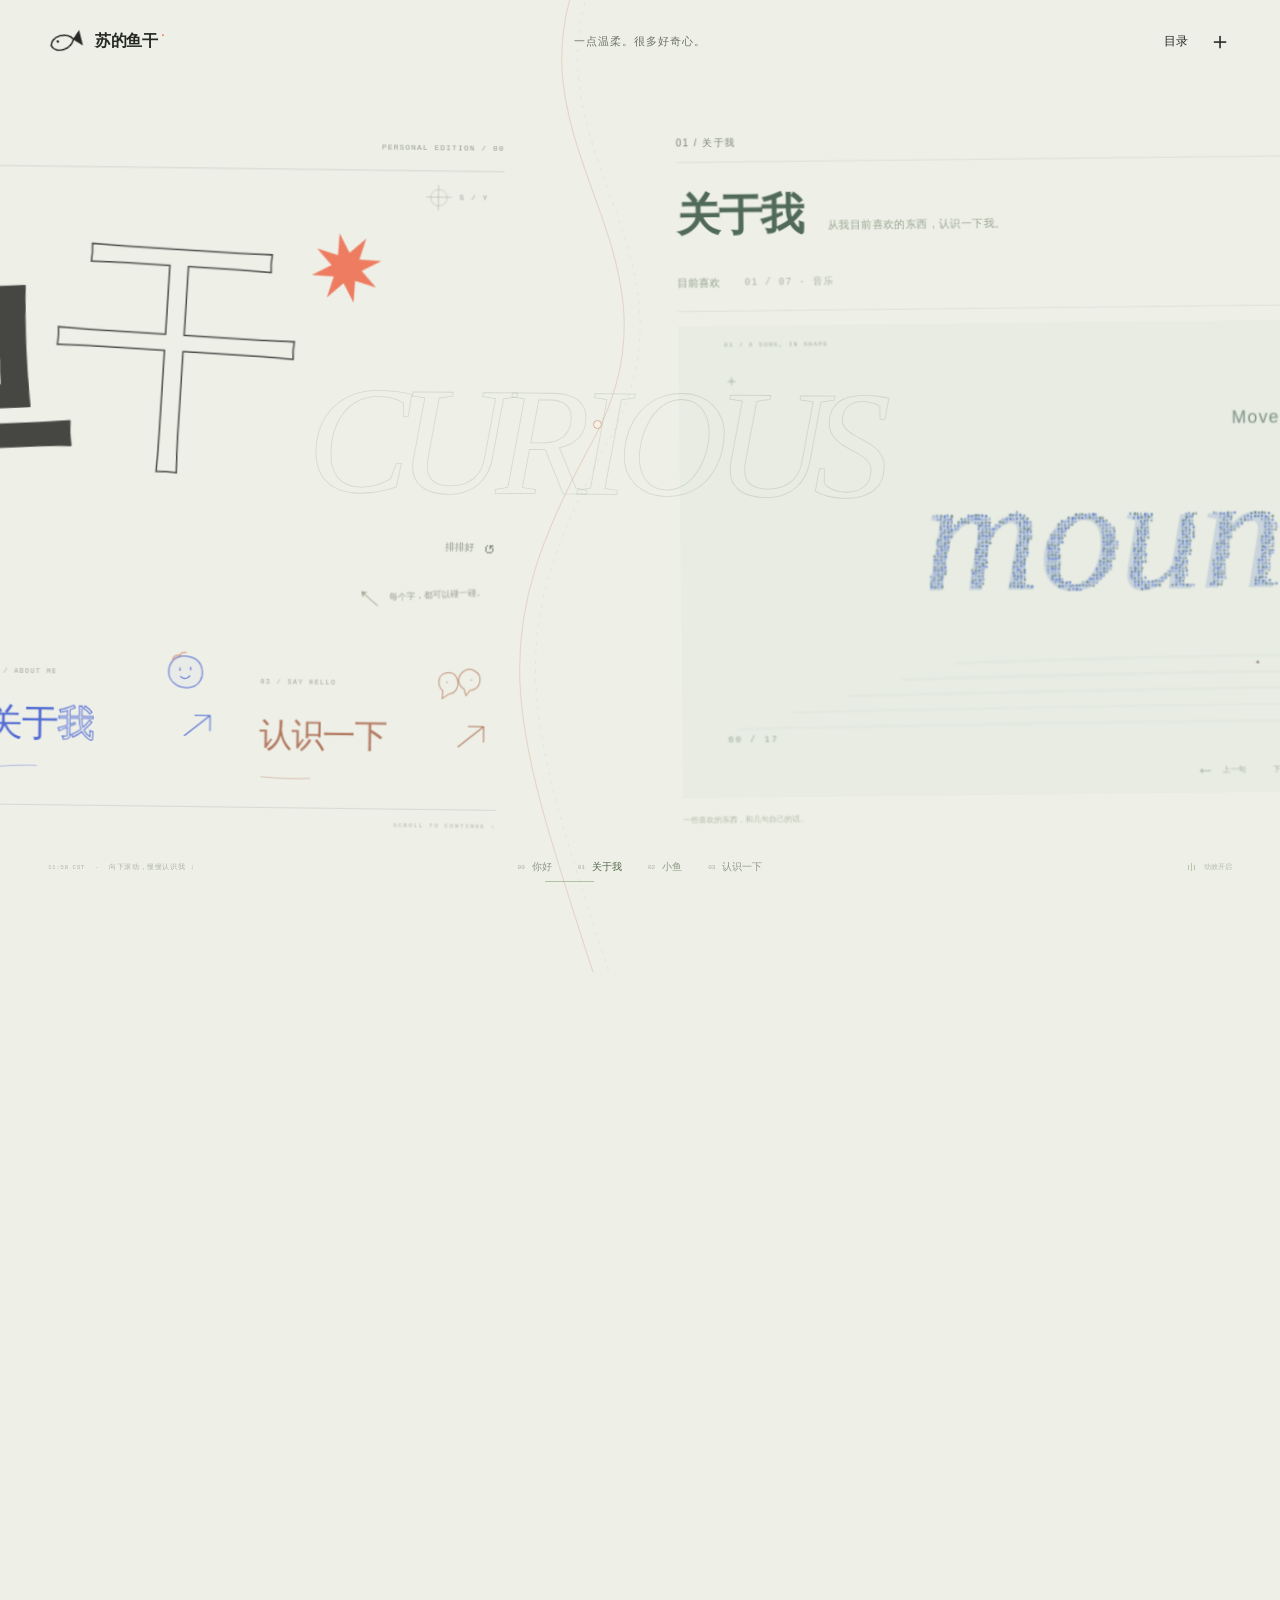
==== commit e7bc5f6f: "Remove Xiaoyu making-of panel" ====
--- a/index.html
+++ b/index.html
@@ -86,7 +86,7 @@
     </section>
 
     <section class="scene scene-xiaoyu" id="scene-xiaoyu" aria-labelledby="xiaoyu-title" tabindex="-1" hidden inert>
-      <div class="scene-kicker"><span>02 / 一隅 YIYU · 小鱼</span><button class="underlined-link technical-toggle" type="button" aria-expanded="false" aria-controls="technical-sheet">她是怎么做出来的？ <span>↗</span></button></div>
+      <div class="scene-kicker"><span>02 / 一隅 YIYU · 小鱼</span></div>
       <div class="xiaoyu-composition">
         <div class="pet-description"><span class="mono pet-caption">A LITTLE COMPANION, WITH CARE.</span><h2 id="xiaoyu-title">她叫<span>小鱼</span><i>。</i></h2><p data-copy="pet.tagline">让陪伴，<br>从屏幕里多走出来一点。</p><span class="project-context" data-copy="pet.context">我做的「一隅」里，有这样一个伙伴。<br>可以和她说话，也可以只是安静待在一起。</span><div class="pet-format" role="group" aria-label="选择小鱼的形态"><button type="button" data-format="webm" aria-pressed="true" data-copy="pet.videoLabel">WebM 形象</button><button type="button" data-format="desktop" aria-pressed="false" data-copy="pet.desktopLabel">桌面小鱼</button></div><span class="pet-format-note">原项目的真实角色素材 · 网页独立演示</span><div class="gesture-guide"><span class="mono">LITTLE GESTURES, LITTLE REPLIES.</span><p>不用只按按钮，试着靠近她。</p><div><button type="button" data-gesture="pat"><span>点点头发</span><i>理理头发 ↗</i></button><button type="button" data-gesture="shy"><span>点点身体</span><i>害羞一下 ↗</i></button><button type="button" data-gesture="stretch"><span>按住一会儿</span><i>伸个懒腰 ↗</i></button><button type="button" data-gesture="wave"><span>左右挥动鼠标</span><i>打个招呼 ↗</i></button><button type="button" data-gesture="celebrate"><span>拖动后放下</span><i>庆祝新位置 ↗</i></button></div></div></div>
         <div class="pet-space" id="pet-space" aria-label="小鱼的互动区域">
@@ -98,7 +98,6 @@
         </div>
         <div class="pet-interaction"><div class="capability-showcase"><div class="capability-tabs" role="tablist" aria-label="小鱼的能力"><button type="button" role="tab" id="capability-tab-0" aria-selected="true" aria-controls="capability-panel">陪你聊聊</button><button type="button" role="tab" id="capability-tab-1" aria-selected="false" aria-controls="capability-panel" tabindex="-1">日常协助</button><button type="button" role="tab" id="capability-tab-2" aria-selected="false" aria-controls="capability-panel" tabindex="-1">有边界的 AI</button></div><div class="capability-panel" id="capability-panel" role="tabpanel" aria-labelledby="capability-tab-0"><h3></h3><div class="demo-prompt"></div><div class="demo-reply"></div><ol class="capability-steps"><li></li><li></li><li></li></ol><p class="capability-note"></p><button class="play-capability" type="button">播放这个片段 <span>↗</span></button></div></div><span class="interaction-label mono">SAY HELLO TO XIAOYU</span><div class="pet-actions" role="group" aria-label="和小鱼互动"><button type="button" data-action="wave"><span>↗</span>打个招呼</button><button type="button" data-action="pat"><span>♡</span>摸摸头</button><button type="button" data-action="sleep"><span>☾</span>歇一会儿</button></div><button class="action-library-toggle" type="button" aria-expanded="false" aria-controls="action-library" data-webm-only>小鱼的动作库 <span>6 个动作 ＋</span></button><div class="action-library" id="action-library" role="group" aria-labelledby="action-library-title" hidden><header><span id="action-library-title">换一个心情，认识小鱼。</span><button type="button" class="action-library-close" aria-label="关闭动作库">×</button></header><div class="action-library-grid"><button type="button" data-action="listen" aria-pressed="false"><span>◖</span><b>听我说</b></button><button type="button" data-action="think" aria-pressed="false"><span>⌁</span><b>想一想</b></button><button type="button" data-action="stretch" aria-pressed="false"><span>↟</span><b>伸个懒腰</b></button><button type="button" data-action="shy" aria-pressed="false"><span>◡</span><b>害羞一下</b></button><button type="button" data-action="celebrate" aria-pressed="false"><span>✳</span><b>庆祝一下</b></button><button type="button" data-action="hair" aria-pressed="false"><span>〰</span><b>理理头发</b></button></div><span class="action-library-note">选一个动作，看看她的回应。</span></div><div class="pet-state"><i class="status-dot"></i><span id="pet-state">在这里，陪你待一会儿。</span></div><div class="pet-quiet-note" data-copy="pet.disclaimer">眨眼、姿态与反馈会持续发生。<br>对白为本地演示，不连接真实 AI 或私人数据。</div></div>
       </div>
-      <aside class="technical-sheet" id="technical-sheet" aria-labelledby="technical-title" hidden inert><button class="sheet-close" type="button" aria-label="关闭小鱼实现说明">×</button><span class="mono">BEHIND THE LITTLE THINGS</span><h3 id="technical-title" data-copy="technical.title">可爱的背后，<br>也有认真的工程。</h3><p>角色只是看得到的那一层。一隅还把 AI、工具和本地应用连接在一起。</p><div class="pipeline"><button type="button" data-pipeline="0" aria-pressed="true"><span class="mono">01</span>感知与交互</button><span>↓</span><button type="button" data-pipeline="1" aria-pressed="false"><span class="mono">02</span>Agent 与工具</button><span>↓</span><button type="button" data-pipeline="2" aria-pressed="false"><span class="mono">03</span>权限与本地数据</button></div><p class="pipeline-description" id="pipeline-description">原项目支持指针响应、角色动作与语音交互。网页保留轻量的拖动、姿态与陪伴体验。</p><div class="technical-stack">React · TypeScript · Tauri · Rust · SQLite</div><span class="source-note" data-copy="technical.note">说明依据本地一隅源码与文档。<br>这里展示实现思路，不开放真实应用工具。</span></aside>
     </section>
 
     <section class="scene scene-contact" id="scene-contact" aria-labelledby="contact-title" tabindex="-1" hidden inert>
--- a/assets/styles.css
+++ b/assets/styles.css
@@ -131,19 +131,6 @@
 .pet-quiet-note { font-size: 7px; line-height: 1.9; color: #8192aa; margin-top: 12px; }
 .pet-particles { position: absolute; inset: 0; pointer-events: none; z-index: 8; overflow: visible; }
 .pet-particles>span { position: absolute; font-size: 23px; color: #ed8f95; }
-.technical-toggle { font-size: 9px; border-bottom-color: #9aabc44d; }
-.technical-sheet { position: absolute; right: 20px; top: 45px; bottom: 18px; width: min(440px,calc(100% - 40px)); background: #f7f7f0; border: 1px solid #d4d9d0; border-radius: 5px; z-index: 15; padding: 35px; box-shadow: -20px 20px 60px #324c7318; overflow-y: auto; }
-.sheet-close { position: absolute; right: 16px; top: 12px; font-size: 28px; line-height: 1; width: 30px; height: 30px; }
-.technical-sheet>.mono { color: #828b78; font-size: 7px; }
-.technical-sheet h3 { font-size: 29px; font-weight: 500; line-height: 1.5; letter-spacing: -.9px; margin-top: 20px; }
-.technical-sheet>p { font-size: 11px; color: #7c8772; line-height: 2; margin-top: 18px; }
-.pipeline { display: flex; flex-direction: column; align-items: center; gap: 5px; margin-top: 21px; }
-.pipeline>button { width: 100%; font-size: 12px; padding: 14px; border: 1px solid #cbd3c2; display: flex; gap: 18px; border-radius: 2px; transition: background .3s; }
-.pipeline>button>span { font-size: 8px; color: #9aa68d; align-self: center; }
-.pipeline>button[aria-pressed=true] { background: #e6ebdc; border-color: #9fae8b; }
-.pipeline>span { font-size: 12px; color: #a1ad93; }
-.technical-stack { font-family: var(--mono); font-size: 8px; color: #879379; line-height: 1.8; padding-top: 20px; border-top: 1px solid #dce1d2; margin-top: 21px; }
-.source-note { font-size: 8px; color: #8e9a80; line-height: 1.9; display: block; margin-top: 13px; }
 .contact-composition { display: grid; grid-template-columns: 1.3fr 1fr; height: calc(100% - 23px); align-items: center; gap: 10%; }
 .contact-heading { padding-bottom: 20px; }
 .contact-heading>.mono { color: #8c8f70; font-size: 7px; }
@@ -213,9 +200,9 @@
  .site-footer { padding: 0 21px;height: 78px;gap: 13px; }.footer-time { display: none; }.motion-toggle { position: absolute;right: 22px;top: -25px;display: none; }.scene-nav { width: 100%;padding: 4px;gap: 0;justify-content: space-between;margin: 0; }.scene-nav>a { flex: 1;justify-content: center;gap: 5px;padding: 13px 7px;font-size: 10px;white-space: nowrap; }.nav-index { font-size: 6px; }.nav-active-line { top: 4px;left: 4px;height: calc(100% - 8px); }.site-index,.scene-wipe { inset-block: 65px 78px; }.site-index { padding: 30px 27px;gap: 24px; }.site-index>a { font-size: 43px;letter-spacing: -2px;gap: 15px; }.site-index>a>.mono { margin-top: 12px;font-size: 7px; }.index-caption { font-size: 6px;letter-spacing: .6px;margin-bottom: 13px; }.scene-wipe>b { font-size: 64px;letter-spacing: -3px; }
  .scene-about { display: flex;flex-direction: column; }.about-composition { display: flex;flex-direction: column;align-items: stretch;gap: 22px;height: auto;flex: 1;justify-content: center; }.word-selector { flex-direction: row;align-items: center;gap: 15px;padding-right: 0;margin-top: 23px; }.about-word { display: flex;flex-direction: column;align-items: flex-start;gap: 8px;width: auto;flex: 1;padding: 0; }.word-index { font-size: 6px;margin-top: 0; }.word-letters { font-size: 47px;letter-spacing: -.1em;line-height: 1.3; }.word-sign { display: none; }.about-word.is-selected .word-letters { transform: translateY(-2px);color: #34553b; }.about-word.is-selected .word-index { color: var(--orange); }.about-word:hover .word-letters { transform: translateY(-3px); }
  .about-story { padding-top: 0;max-width: none;align-self: stretch;position: relative;margin-top: 5px;padding-bottom: 15px; }.story-symbol { position: absolute;right: 7px;top: 26px;width: 65px;height: 65px; }.story-eyebrow { font-size: 7px;margin-bottom: 16px;margin-top: 17px; }.about-story h2 { font-size: 30px;line-height: 1.5;letter-spacing: -.7px;max-width: 260px; }.story-body { font-size: 11px;line-height: 2.2;margin-top: 18px; }.story-note { font-size: 8px;margin-top: 20px; }.about-story .underlined-link { margin-top: 15px;font-size: 10px; }.scene-aside { font-size: 8px;padding-top: 12px; }
- .scene-xiaoyu { padding-top: 14px;padding-bottom: 17px; }.scene-xiaoyu>.scene-kicker { font-size: 7px; }.technical-toggle { font-size: 7px;gap: 6px;padding-block: 5px; }.xiaoyu-composition { display: grid;grid-template-columns: 1fr;grid-template-rows: auto minmax(285px,1fr) auto;min-height: calc(100% - 23px);height: auto;gap: 0; }.pet-description { padding: 12px 0 0;pointer-events: auto;display: grid;grid-template-columns: 1fr auto;column-gap: 9px;align-items: center; }.pet-caption { display: none; }.pet-description h2 { grid-column: 1;margin-top: 0;font-size: 39px;line-height: 1.3;letter-spacing: -2px; }.pet-description h2>span { display: inline; }.pet-description h2>i { position: static;transform: none;margin-left: -2px; }.pet-description>p { font-size: 11px;line-height: 1.7;letter-spacing: 0;margin-top: 8px;grid-column: 1; }.pet-description>p>br { display: none; }.project-context { display: none; }.pet-format { grid-column: 2;grid-row: 1 / span 2;flex-direction: column;gap: 4px;margin: 0; }.pet-format button { font-size: 8px;padding: 8px 10px; }.pet-format-note { display: none; }
+ .scene-xiaoyu { padding-top: 14px;padding-bottom: 17px; }.scene-xiaoyu>.scene-kicker { font-size: 7px; }.xiaoyu-composition { display: grid;grid-template-columns: 1fr;grid-template-rows: auto minmax(285px,1fr) auto;min-height: calc(100% - 23px);height: auto;gap: 0; }.pet-description { padding: 12px 0 0;pointer-events: auto;display: grid;grid-template-columns: 1fr auto;column-gap: 9px;align-items: center; }.pet-caption { display: none; }.pet-description h2 { grid-column: 1;margin-top: 0;font-size: 39px;line-height: 1.3;letter-spacing: -2px; }.pet-description h2>span { display: inline; }.pet-description h2>i { position: static;transform: none;margin-left: -2px; }.pet-description>p { font-size: 11px;line-height: 1.7;letter-spacing: 0;margin-top: 8px;grid-column: 1; }.pet-description>p>br { display: none; }.project-context { display: none; }.pet-format { grid-column: 2;grid-row: 1 / span 2;flex-direction: column;gap: 4px;margin: 0; }.pet-format button { font-size: 8px;padding: 8px 10px; }.pet-format-note { display: none; }
  .pet-space { height: 100%;min-height: 295px;align-self: stretch;margin-top: 8px; }.pet-backtype { font-size: 160px;line-height: .9;top: 5%;right: 13%; }.pet-floor { top: 62%;height: 30%;width: 100%;left: 0; }.pet-actor { width: 208px;height: 284px;left: calc(50% - 104px);top: calc(52% - 142px); }.pet-speech { top: 8px;left: 0;font-size: 10px;padding: 9px 13px;line-height: 1.6; }.pet-speech>span { font-size: 7px;margin-top: 3px; }.drag-instruction { bottom: -2px;font-size: 7px; }.pet-coordinate { bottom: 17px;left: 0;font-size: 5px; }.reset-pet { width: 27px;height: 27px;bottom: 14px;right: 0;font-size: 17px; }
- .pet-interaction { position: relative;inset: auto;display: flex;flex-direction: column;align-items: stretch;gap: 9px;padding-top: 18px; }.pet-actions { display: flex;gap: 6px; }.pet-actions button { flex: 1;font-size: 9px;padding: 8px;gap: 4px;justify-content: center; }.pet-actions button>span { font-size: 18px;width: 19px; }.pet-state { justify-content: center;font-size: 8px; }.pet-quiet-note { display: block;text-align: center;font-size: 6px;margin: 0; }.pet-quiet-note>br { display: none; }.technical-sheet { top: 35px;bottom: 0;right: 0;width: 100%;padding: 30px 24px;border-radius: 7px 7px 0 0; }.technical-sheet h3 { font-size: 27px; }.technical-sheet>p { font-size: 11px; }.pipeline>button { font-size: 11px;padding: 13px; }.source-note { font-size: 8px; }
+ .pet-interaction { position: relative;inset: auto;display: flex;flex-direction: column;align-items: stretch;gap: 9px;padding-top: 18px; }.pet-actions { display: flex;gap: 6px; }.pet-actions button { flex: 1;font-size: 9px;padding: 8px;gap: 4px;justify-content: center; }.pet-actions button>span { font-size: 18px;width: 19px; }.pet-state { justify-content: center;font-size: 8px; }.pet-quiet-note { display: block;text-align: center;font-size: 6px;margin: 0; }.pet-quiet-note>br { display: none; }
  .scene-contact { display: flex;flex-direction: column; }.scene-contact>.scene-kicker>span:last-child { font-size: 6px; }.scene-contact .status-dot { width: 4px;height: 4px;vertical-align: 1px;margin-right: 5px; }.contact-composition { display: flex;flex-direction: column;gap: 23px;align-items: stretch;height: auto;padding-top: 25px; }.contact-heading { padding-bottom: 0;position: relative; }.contact-heading>.mono { font-size: 5px;letter-spacing: .7px; }.contact-heading h2 { font-size: 90px;line-height: .85;margin-top: 17px;letter-spacing: -7px; }.contact-heading h2>span { display: inline-block; }.friend-word { margin-left: 7px; }.friend-word>span { margin-left: 5px;font-size: 25px;position: absolute;top: -15px;right: -15px; }.contact-heading>p { font-size: 11px;line-height: 1.6;margin-top: 18px; }.contact-right { max-width: none; }.opener-picker>.mono { display: none; }.opener-tabs { margin-top: 2px;gap: 25px; }.opener-tabs button { padding-bottom: 10px;font-size: 10px; }.opener-panel { padding-top: 19px; }.opener-panel>p { font-size: 17px;min-height: 56px;line-height: 1.65; }.opener-quote { font-size: 60px;top: 1px; }.copy-opener { font-size: 8px;margin-top: 12px;gap: 16px; }.contact-links { margin-top: 22px; }.contact-label { font-size: 8px;margin-bottom: 6px; }.contact-links>div { min-height: 34px;font-size: 10px; }.contact-pending { font-size: 8px; }.contact-footnote { font-size: 7px;margin-top: 12px; }.toast { font-size: 10px;bottom: 92px; }
  .pointer-follower { display: none; }
 }
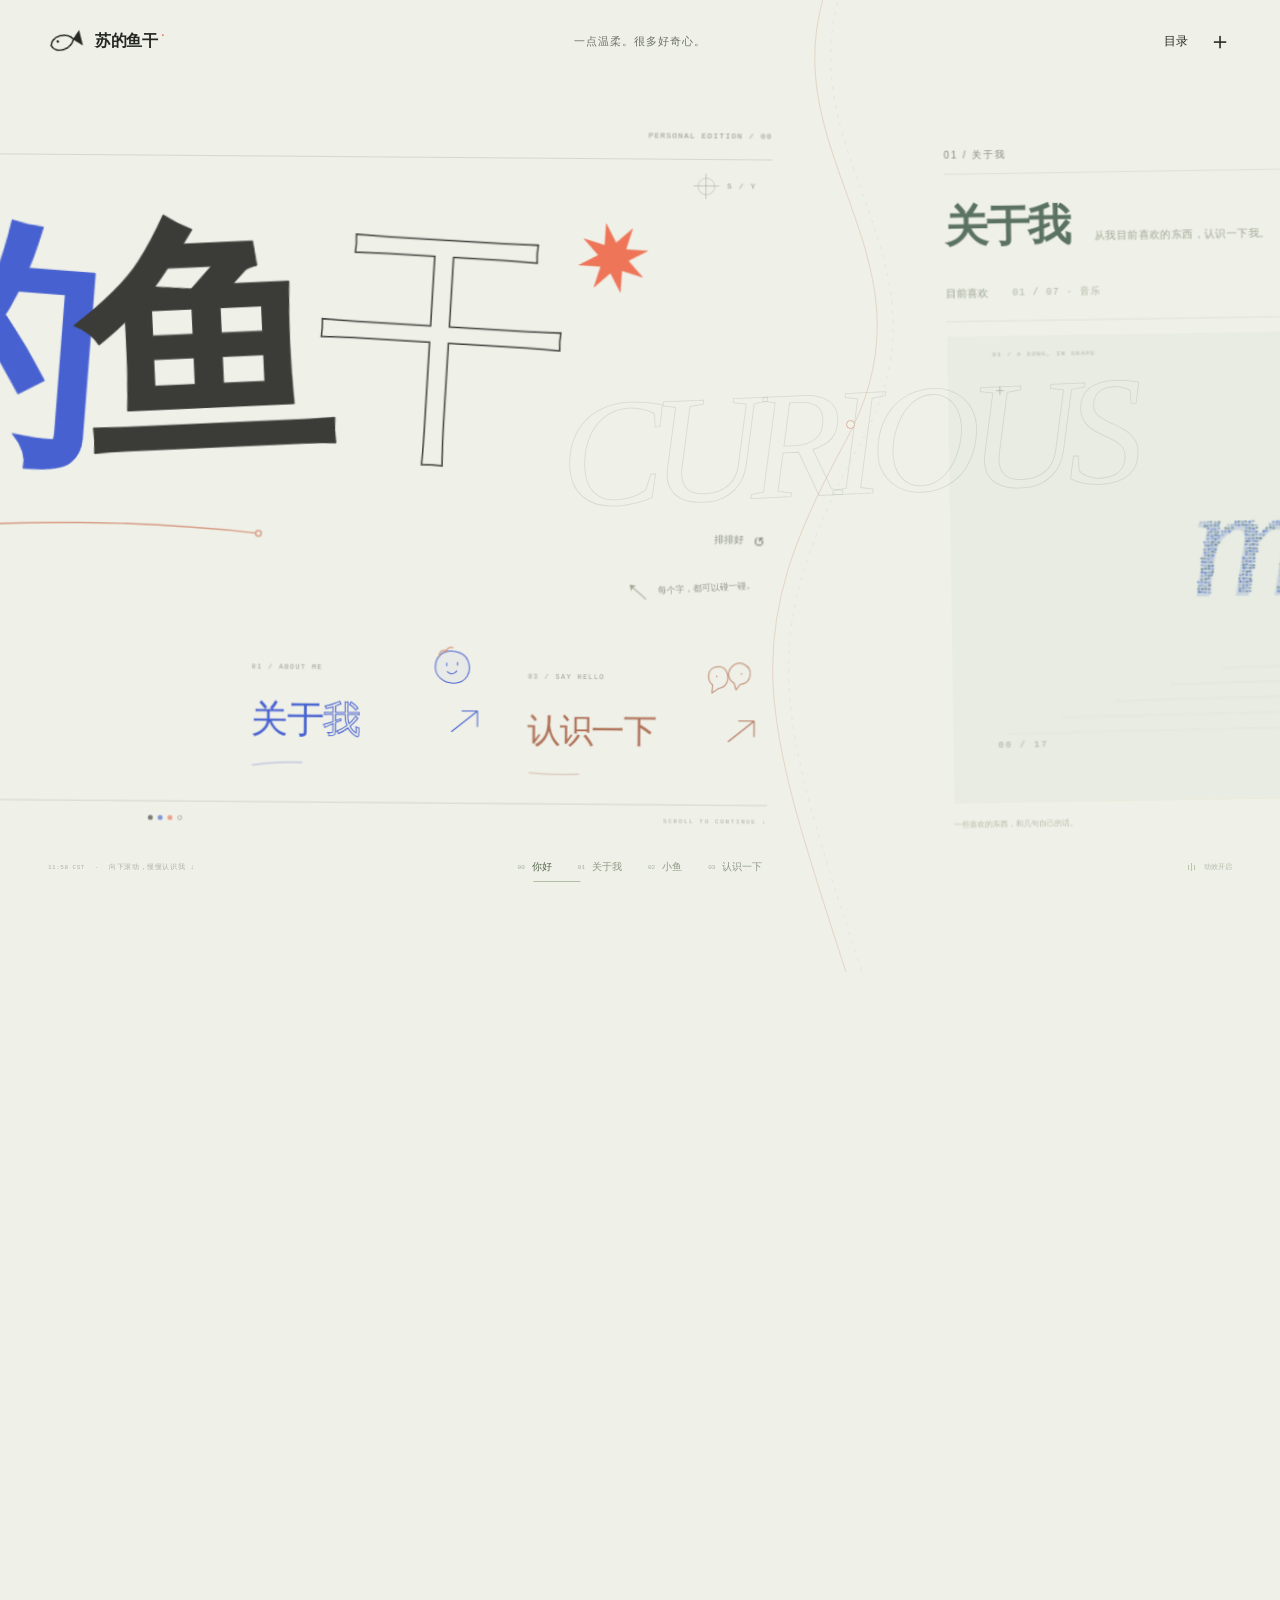
==== commit 347e2d73: "Add mobile chapter transition prototype" ====
--- a/index.html
+++ b/index.html
@@ -17,6 +17,7 @@
   <link rel="stylesheet" href="./assets/collection.css">
   <link rel="stylesheet" href="./assets/contact-match.css">
   <link rel="stylesheet" href="./assets/match-lab.css">
+  <link rel="stylesheet" href="./assets/mobile-chapter.css">
   <script src="./assets/content.js" defer></script>
   <script src="./assets/owner-answers.js" defer></script>
   <script src="./assets/connection-data.js" defer></script>
@@ -42,6 +43,7 @@
   <script src="./assets/fortune-art.js" defer></script>
   <script src="./assets/match-art.js" defer></script>
   <script src="./assets/contact-match.js" defer></script>
+  <script src="./assets/mobile-chapter.js" defer></script>
   <script src="./assets/main.js" defer></script>
 </head>
 <body>
@@ -63,6 +65,10 @@
         <div class="name-baseline"><span class="name-annotation" data-home-letters data-copy="home.english">nice to meet you.</span><button class="signature-handle" type="button" aria-label="拨动名字下的线，拖动或按 Enter"><svg class="signature-line" viewBox="0 0 450 62" aria-hidden="true"><path d="M5 35Q225 5 445 28"/><circle cx="445" cy="28" r="3"/></svg></button><button class="name-reset" type="button"><span data-home-letters>排排好</span><i aria-hidden="true">↺</i></button></div>
         <p class="name-instruction"><span aria-hidden="true">↖</span><span data-home-letters data-copy="home.dragHint">每个字，都可以碰一碰。</span></p>
       </div>
+      <a class="mobile-thread-control" href="#about" aria-label="听一首歌，进入关于我">
+        <span class="mobile-thread-rail" aria-hidden="true"><i></i></span>
+        <span class="mobile-thread-copy"><b>听一首歌</b><span class="mobile-thread-swipe">向上拉 <i aria-hidden="true">↑</i></span><span class="mobile-thread-tap">打开 <i aria-hidden="true">↗</i></span></span>
+      </a>
       <div class="hello-bottom">
         <div class="poster-greeting"><button class="hello-salute" type="button" aria-label="和苏的鱼干打个招呼"><svg viewBox="0 0 190 124" aria-hidden="true"><path class="salute-outline" d="M166 22C192 44 183 77 153 89c-25 11-51 13-77 9L48 116l4-25C10 81 1 55 17 32 36 4 132-4 166 22Z"/><path class="salute-tick" d="m8 5 8 10M34 1l2 10M184 89l-8-4"/></svg><span class="salute-text" aria-hidden="true">嗨！</span><span class="salute-dot" aria-hidden="true"></span></button><div class="greeting-note"><span class="mono" data-home-letters>OH, HELLO THERE.</span><p data-home-letters data-copy="home.invitation">不用客气，随便逛逛。</p></div></div>
         <div class="hello-entries" aria-label="继续认识我">
@@ -109,6 +115,7 @@
         <p class="meet-status" role="status" aria-live="polite"></p>
       </div>
     </section>
+    <canvas class="mobile-thread-canvas" aria-hidden="true"></canvas>
   </main>
 
   <footer class="site-footer"><span class="footer-time mono"><span id="local-time">--:--</span> CST <span class="footer-time-dot">·</span> <span class="scroll-hint">向下滚动，慢慢认识我 ↓</span></span><nav class="scene-nav" aria-label="选择你想看的内容"><a href="#hello" aria-current="page" data-nav="hello"><span class="nav-index">00</span><span class="nav-name" data-copy="nav.hello">你好</span><span class="nav-dot"></span></a><a href="#about" data-nav="about"><span class="nav-index">01</span><span class="nav-name" data-copy="nav.about">关于我</span><span class="nav-dot"></span></a><a href="#xiaoyu" data-nav="xiaoyu"><span class="nav-index">02</span><span class="nav-name" data-copy="nav.xiaoyu">小鱼</span><span class="nav-dot"></span></a><a href="#contact" data-nav="contact"><span class="nav-index">03</span><span class="nav-name" data-copy="nav.contact">认识一下</span><span class="nav-dot"></span></a><span class="nav-active-line"></span><span class="scroll-meter" aria-hidden="true"><i></i></span></nav><button class="motion-toggle" type="button" aria-pressed="false" aria-label="减弱动效"><span class="motion-indicator"><i></i><i></i><i></i></span><span class="motion-label">动效开启</span></button></footer>
--- a/assets/mobile-chapter.css
+++ b/assets/mobile-chapter.css
@@ -0,0 +1,283 @@
+/* The mobile cover and the first listening spread share a moving line. */
+.mobile-thread-control, .mobile-thread-canvas { display: none; }
+
+@media (max-width: 600px) {
+  .scene-hello {
+    --cover-line: #2527212e;
+    display: grid;
+    grid-template-rows: auto minmax(min-content, 1fr) auto auto;
+    gap: clamp(10px, 2.2dvh, 21px);
+    padding: clamp(10px, 2.4dvh, 23px) clamp(19px, 6vw, 37px) 16px;
+    overflow-y: auto;
+    overscroll-behavior-y: auto;
+    background:
+      radial-gradient(ellipse at 93% 34%, #dfdfec75, transparent 56%),
+      #f2efe6;
+  }
+
+  .scene-hello .scene-kicker { padding-bottom: 12px; font-size: 10px; border-color: var(--cover-line); }
+  .scene-hello .scene-kicker > .mono { display: none; }
+  .scene-hello::before, .scene-hello .poster-colophon { display: none; }
+  .scene-hello .name-composition { width: 100%; padding: 4px 0 0; align-self: center; }
+  .scene-hello .name-prelude { color: #53564b; font-size: 12px; letter-spacing: .12em; }
+  .scene-hello .name-topline { margin-bottom: 7px; }
+  .scene-hello .kinetic-name {
+    position: relative;
+    display: grid;
+    grid-template-columns: repeat(2, max-content);
+    justify-content: start;
+    column-gap: .055em;
+    row-gap: .06em;
+    width: fit-content;
+    padding: 0 .18em 0 0;
+    font-size: clamp(62px, min(27.5vw, 15dvh), 149px);
+    line-height: .93;
+    letter-spacing: -.105em;
+  }
+
+  .scene-hello .name-glyph:nth-child(2) { translate: .06em .015em; }
+  .scene-hello .name-glyph:nth-child(3) { translate: .27em 0; }
+  .scene-hello .name-glyph:nth-child(4) { translate: .34em 0; }
+  .scene-hello .name-spark { position: absolute; top: .08em; right: -1.5em; margin: 0; }
+  .scene-hello .name-baseline { position: relative; margin: 12px 0 0; gap: 8px; min-height: 30px; }
+  .scene-hello .name-annotation { font-size: clamp(20px, 5.9vw, 30px); transform: rotate(-3deg); }
+  .scene-hello .signature-handle { display: none; }
+  .scene-hello .name-reset { position: static; margin-left: auto; padding: 0 4px; min-height: 44px; font-size: 10px; }
+  .scene-hello .name-instruction {
+    display: flex;
+    position: static;
+    align-items: center;
+    gap: 6px;
+    margin: 3px 0 0;
+    font-size: 10px;
+    color: #626459;
+  }
+
+  .mobile-thread-control {
+    min-width: 0;
+    display: block;
+    color: #352d24;
+    padding: 6px 0 0;
+    touch-action: none;
+    -webkit-user-select: none;
+    user-select: none;
+  }
+
+  .mobile-thread-rail { position: relative; display: block; height: 24px; }
+  .mobile-thread-rail::before {
+    content: '';
+    position: absolute;
+    left: 0;
+    right: 0;
+    top: 50%;
+    border-top: 1px solid #bd684d;
+  }
+
+  .mobile-thread-rail i {
+    position: absolute;
+    top: 50%;
+    left: 80%;
+    width: 13px;
+    aspect-ratio: 1;
+    border: 1px solid #bd684d;
+    border-radius: 50%;
+    background: #e66b4f;
+    box-shadow: 0 0 0 4px #e66b4f1c;
+    translate: -50% -50%;
+  }
+
+  .mobile-thread-copy { display: flex; align-items: baseline; justify-content: space-between; gap: 10px; }
+  .mobile-thread-copy b { font-size: clamp(20px, 6.4vw, 32px); font-weight: 625; letter-spacing: -.045em; }
+  .mobile-thread-copy > span { font-size: 12px; color: #88543e; }
+  .mobile-thread-copy i { font: 19px Georgia, serif; padding-inline-start: 4px; }
+  .mobile-thread-control:focus-visible { outline-offset: 3px; }
+  .mobile-thread-copy .mobile-thread-tap { display: none; }
+  html[data-motion="reduced"] .mobile-thread-control { touch-action: manipulation; }
+  html[data-motion="reduced"] .mobile-thread-copy .mobile-thread-swipe { display: none; }
+  html[data-motion="reduced"] .mobile-thread-copy .mobile-thread-tap { display: inline; }
+
+  .scene-hello .hello-bottom {
+    display: grid;
+    grid-template-columns: minmax(0, 1fr) auto;
+    align-items: end;
+    gap: 13px;
+    margin: 0;
+    padding: 10px 0 0;
+    border-top: 1px solid var(--cover-line);
+  }
+  .scene-hello .poster-greeting { padding: 0; gap: 12px; }
+  .scene-hello .hello-salute { width: clamp(53px, 18vw, 85px); height: clamp(48px, 15vw, 65px); }
+  .scene-hello .salute-text { font-size: clamp(17px, 5.2vw, 24px); }
+  .scene-hello .greeting-note > .mono { display: none; }
+  .scene-hello .greeting-note > p { margin: 0; font-size: 11px; line-height: 1.55; color: #56594e; }
+  .scene-hello .hello-entries { width: auto; padding: 0; }
+  .scene-hello .entry-about, .scene-hello .entry-meta, .scene-hello .entry-stroke { display: none; }
+  .scene-hello .entry-contact { width: auto; margin: 0; height: auto; padding: 0 0 2px; }
+  .scene-hello .entry-main { min-height: 44px; justify-content: end; gap: 6px; padding: 0; }
+  .scene-hello .entry-title { font-size: clamp(15px, 4.2vw, 19px); letter-spacing: -.045em; white-space: nowrap; }
+  .scene-hello .entry-arrow { width: 16px; height: 16px; }
+
+  .scene-about {
+    padding: 14px clamp(15px, 5vw, 27px) 12px;
+    grid-template-rows: auto auto minmax(0, 1fr) auto;
+    background: #eaf0e7;
+  }
+  .scene-about > .scene-kicker { display: none; }
+  .scene-about .favorites-heading { display: block; padding: 0; }
+  .scene-about .about-identity { display: flex; align-items: baseline; gap: 11px; margin-bottom: 13px; }
+  .scene-about .about-identity h2 { font-size: 13px; letter-spacing: .08em; }
+  .scene-about .about-identity p { font-size: 10px; margin: 0; max-width: none; color: #5d715e; }
+  .scene-about .sound-widget {
+    display: grid;
+    grid-template-columns: minmax(0, 1fr) auto;
+    align-items: center;
+    gap: 12px;
+  }
+  .scene-about .sound-copy { grid-column: 1; grid-row: 1; min-width: 0; }
+  .scene-about .sound-copy > .mono { display: none; }
+  .scene-about .sound-copy strong {
+    margin: 0;
+    font: 400 clamp(31px, 8.8vw, 55px) / .98 Georgia, serif;
+    letter-spacing: -.06em;
+    color: #264940;
+  }
+  .scene-about .sound-copy strong i {
+    display: inline-block;
+    padding-left: 4px;
+    font: 12px var(--sans);
+    letter-spacing: 0;
+    color: #536f60;
+  }
+  .scene-about .sound-state { min-height: 26px; gap: 8px; margin-top: 4px; }
+  .scene-about .listening-status { color: #557060; font-size: 11px; }
+  .scene-about .sound-sculpture {
+    position: relative;
+    grid-column: 2;
+    grid-row: 1;
+    display: grid;
+    place-items: center;
+    width: 56px;
+    height: 56px;
+    padding: 9px;
+    rotate: 0deg;
+    border: 1px solid #62837680;
+    border-radius: 50%;
+    background: #dbe7dc;
+  }
+  .scene-about .sound-sculpture[aria-pressed="false"] svg { visibility: hidden; }
+  .scene-about .sound-sculpture[aria-pressed="false"]::after {
+    content: '';
+    position: absolute;
+    inset: 50% auto auto 50%;
+    border-block: 8px solid transparent;
+    border-inline-start: 12px solid #365b4e;
+    translate: -42% -50%;
+  }
+
+  .scene-about .interest-bottom {
+    display: grid;
+    grid-template-columns: minmax(0, 1fr);
+    gap: 0;
+    margin: 0;
+    padding: 0 0 8px;
+    border: 0;
+  }
+  .scene-about .background-music-controls {
+    grid-row: 1;
+    display: grid;
+    grid-template-columns: minmax(0, 1fr) auto auto;
+    grid-template-areas: 'seek seek seek' 'time volume loop';
+    align-items: center;
+    justify-content: stretch;
+    column-gap: 9px;
+  }
+  .scene-about .music-seek { grid-area: seek; width: 100%; max-width: none; height: 33px; --track-idle: #78938b64; }
+  .scene-about .music-seek::-webkit-slider-runnable-track {
+    height: 1px;
+    background: linear-gradient(to right, #426a58 var(--position), var(--track-idle) var(--position));
+  }
+  .scene-about .music-seek::-webkit-slider-thumb {
+    width: 12px;
+    height: 12px;
+    margin-top: -5.5px;
+    background: #426a58;
+  }
+  .scene-about .music-seek::-moz-range-track { height: 1px; background: var(--track-idle); }
+  .scene-about .music-seek::-moz-range-progress { height: 1px; background: #426a58; }
+  .scene-about .music-seek::-moz-range-thumb { width: 12px; height: 12px; background: #426a58; }
+  .scene-about .music-times { grid-area: time; font-size: 11px; color: #557061; }
+  .scene-about .music-volume { grid-area: volume; font-size: 10px; color: #557061; }
+  .scene-about .music-volume input { appearance: none; width: 53px; height: 40px; margin: 0; background: transparent; }
+  .scene-about .music-volume input::-webkit-slider-runnable-track { height: 1px; background: #78938b85; }
+  .scene-about .music-volume input::-webkit-slider-thumb { appearance: none; width: 9px; height: 9px; margin-top: -4px; border-radius: 50%; background: #6f8b75; }
+  .scene-about .music-volume input::-moz-range-track { height: 1px; background: #78938b85; }
+  .scene-about .music-volume input::-moz-range-thumb { width: 9px; height: 9px; border: 0; border-radius: 50%; background: #6f8b75; }
+  .scene-about .music-loop { grid-area: loop; min-width: 38px; min-height: 40px; font-size: 22px; }
+  .scene-about .gallery-reading { grid-row: 2; justify-content: space-between; min-height: 21px; font-size: 10px; color: #557061; }
+  .scene-about .gallery-current { color: #557061; font-size: 10px; }
+
+  .scene-about .interest-gallery { min-height: 0; border: 1px solid #6f8b763d; }
+  .scene-about .interest-gallery .channel-music { min-height: 0; background: #dae6da; }
+  .scene-about .channel-music > header,
+  .scene-about .channel-music .lyric-edition,
+  .scene-about .channel-music .lyric-registration,
+  .scene-about .channel-music .lyric-stage-note { display: none; }
+  .scene-about .channel-music { padding: 0 10px; }
+  .scene-about .channel-music .lyric-canvas { inset: 4px 2% 19px; }
+  .scene-about .channel-music .lyric-navigation { justify-content: space-between; }
+  .scene-about .channel-music .lyric-navigation button { min-height: 44px; padding-inline: 10px; color: #3a6052; font-size: 11px; }
+  .scene-about .lyric-navigation span { font-size: 10px; }
+  .scene-about .gallery-invitation { display: none; }
+  .scene-about .favorites-bottom { padding-top: 6px; }
+  .scene-about .favorites-bottom > span { font-size: 9px; color: #5c725f; }
+  .scene-about .favorites-chat { padding-block: 6px; min-height: 27px; font-size: 10px; color: #4c6d58; }
+
+  .scenes[data-mobile-thread] {
+    --thread-progress: 0;
+    --thread-home-y: 0px;
+    --thread-home-opacity: 1;
+    --thread-reveal: 100%;
+    isolation: isolate;
+  }
+  .scenes[data-mobile-thread] :is(.scene-hello,.scene-about) {
+    visibility: visible !important;
+    transform: none !important;
+    opacity: 1 !important;
+  }
+  .scenes[data-mobile-thread] .scene-hello {
+    z-index: 1;
+  }
+  .scenes[data-mobile-thread] .scene-hello > * {
+    opacity: var(--thread-home-opacity);
+    transform: translateY(var(--thread-home-y));
+  }
+  .scenes[data-mobile-thread] .mobile-thread-rail { opacity: 0; }
+  .scenes[data-mobile-thread] .scene-about .music-seek { opacity: var(--thread-seek-opacity, 0); }
+  .scenes[data-mobile-thread] .scene-about {
+    z-index: 2;
+    clip-path: inset(var(--thread-reveal) 0 0 0 round var(--thread-radius, 30px) var(--thread-radius, 30px) 0 0);
+    pointer-events: none;
+  }
+  .mobile-thread-canvas {
+    position: absolute;
+    inset: 0;
+    z-index: 3;
+    width: 100%;
+    height: 100%;
+    pointer-events: none;
+  }
+  .scenes[data-mobile-thread] .mobile-thread-canvas { display: block; }
+  html:has(.scenes[data-mobile-thread]) .transition-art { opacity: 0 !important; }
+}
+
+@media (max-width: 600px) and (max-height: 680px) {
+  .scene-hello { gap: 8px; padding-block: 9px 8px; }
+  .scene-hello .scene-kicker { padding-bottom: 8px; }
+  .scene-hello .kinetic-name { font-size: clamp(58px, min(26vw, 12.5dvh), 105px); }
+  .scene-hello .name-baseline { margin-top: 6px; }
+  .scene-hello .hello-bottom { padding-top: 5px; }
+  .scene-about .about-identity { margin-bottom: 7px; }
+  .scene-about .sound-sculpture { width: 47px; height: 47px; }
+  .scene-about .sound-copy strong { font-size: clamp(27px, 8.5vw, 35px); }
+  .scene-about .music-seek { height: 27px; }
+}
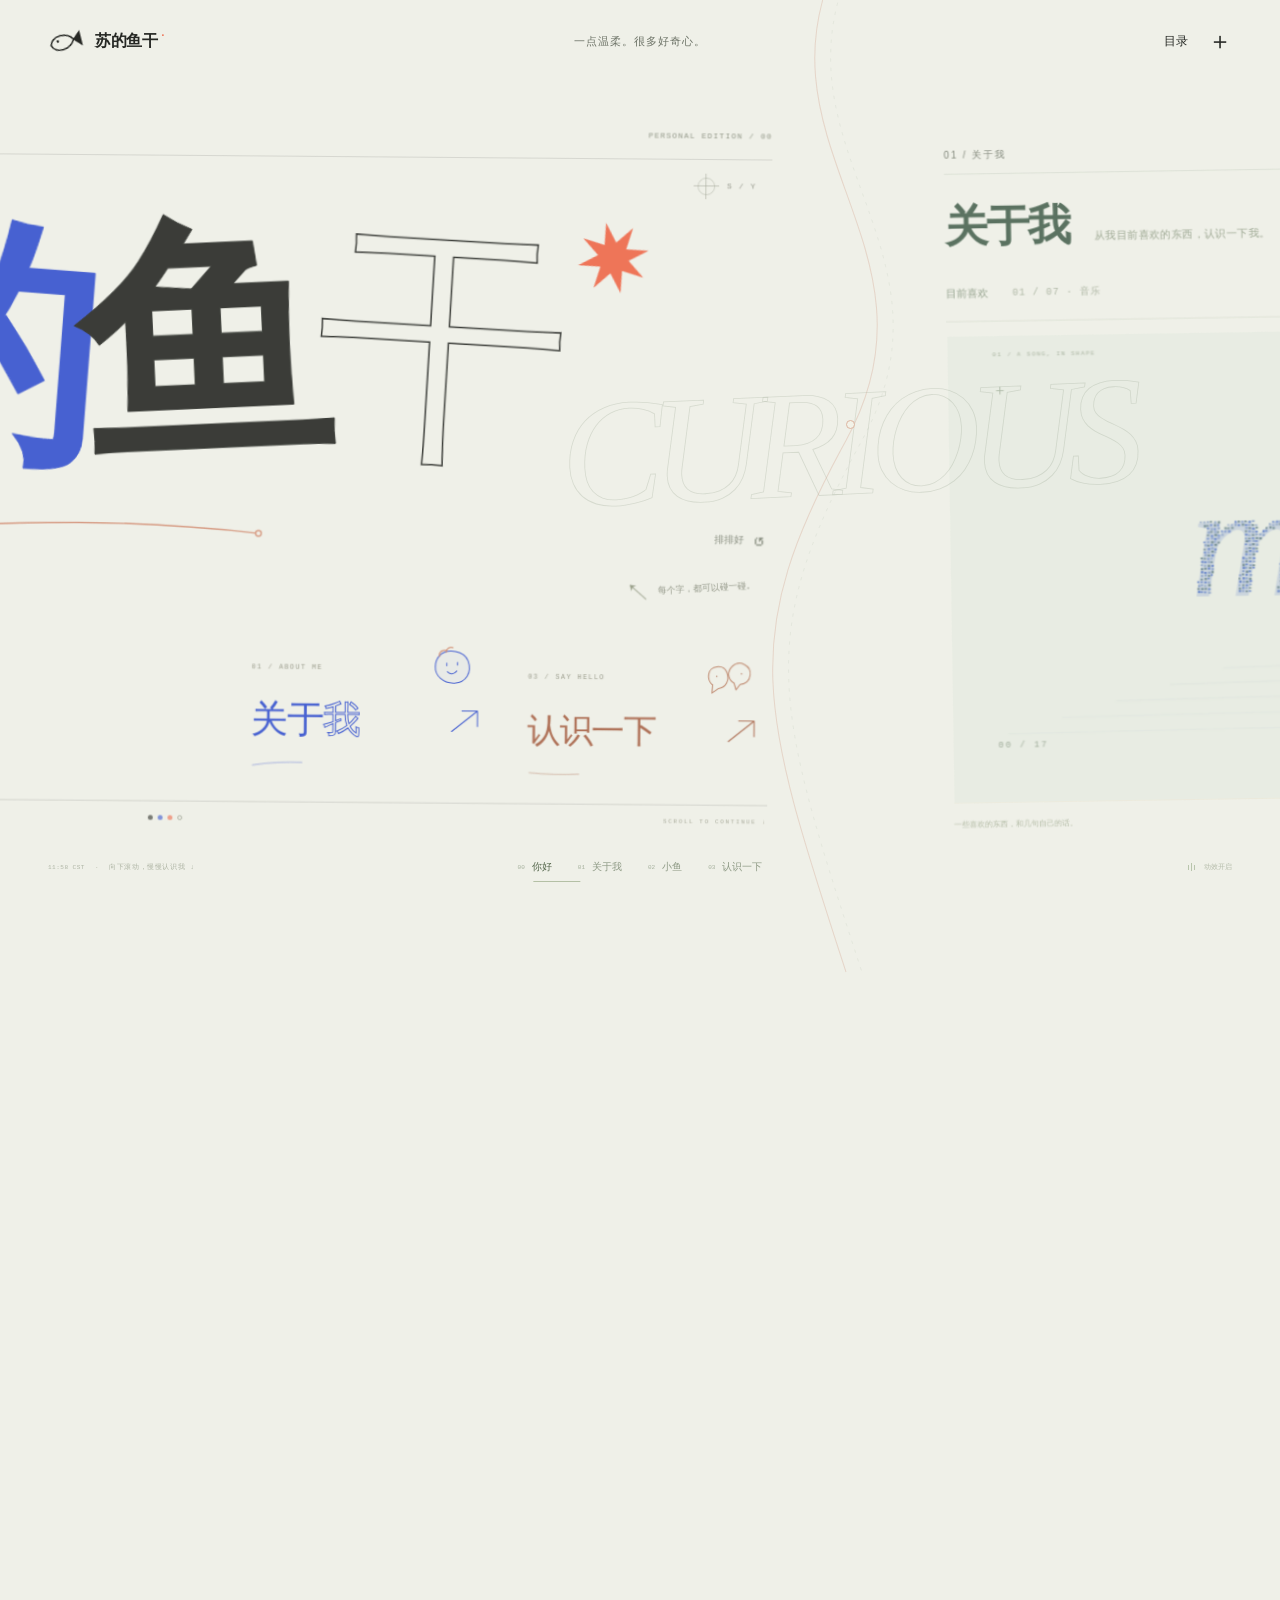
==== commit c8882680: "Revert "Add mobile chapter transition prototype" This reverts commit 347e2d730c19827d102779f81052ad5" ====
--- a/index.html
+++ b/index.html
@@ -17,7 +17,6 @@
   <link rel="stylesheet" href="./assets/collection.css">
   <link rel="stylesheet" href="./assets/contact-match.css">
   <link rel="stylesheet" href="./assets/match-lab.css">
-  <link rel="stylesheet" href="./assets/mobile-chapter.css">
   <script src="./assets/content.js" defer></script>
   <script src="./assets/owner-answers.js" defer></script>
   <script src="./assets/connection-data.js" defer></script>
@@ -43,7 +42,6 @@
   <script src="./assets/fortune-art.js" defer></script>
   <script src="./assets/match-art.js" defer></script>
   <script src="./assets/contact-match.js" defer></script>
-  <script src="./assets/mobile-chapter.js" defer></script>
   <script src="./assets/main.js" defer></script>
 </head>
 <body>
@@ -65,10 +63,6 @@
         <div class="name-baseline"><span class="name-annotation" data-home-letters data-copy="home.english">nice to meet you.</span><button class="signature-handle" type="button" aria-label="拨动名字下的线，拖动或按 Enter"><svg class="signature-line" viewBox="0 0 450 62" aria-hidden="true"><path d="M5 35Q225 5 445 28"/><circle cx="445" cy="28" r="3"/></svg></button><button class="name-reset" type="button"><span data-home-letters>排排好</span><i aria-hidden="true">↺</i></button></div>
         <p class="name-instruction"><span aria-hidden="true">↖</span><span data-home-letters data-copy="home.dragHint">每个字，都可以碰一碰。</span></p>
       </div>
-      <a class="mobile-thread-control" href="#about" aria-label="听一首歌，进入关于我">
-        <span class="mobile-thread-rail" aria-hidden="true"><i></i></span>
-        <span class="mobile-thread-copy"><b>听一首歌</b><span class="mobile-thread-swipe">向上拉 <i aria-hidden="true">↑</i></span><span class="mobile-thread-tap">打开 <i aria-hidden="true">↗</i></span></span>
-      </a>
       <div class="hello-bottom">
         <div class="poster-greeting"><button class="hello-salute" type="button" aria-label="和苏的鱼干打个招呼"><svg viewBox="0 0 190 124" aria-hidden="true"><path class="salute-outline" d="M166 22C192 44 183 77 153 89c-25 11-51 13-77 9L48 116l4-25C10 81 1 55 17 32 36 4 132-4 166 22Z"/><path class="salute-tick" d="m8 5 8 10M34 1l2 10M184 89l-8-4"/></svg><span class="salute-text" aria-hidden="true">嗨！</span><span class="salute-dot" aria-hidden="true"></span></button><div class="greeting-note"><span class="mono" data-home-letters>OH, HELLO THERE.</span><p data-home-letters data-copy="home.invitation">不用客气，随便逛逛。</p></div></div>
         <div class="hello-entries" aria-label="继续认识我">
@@ -115,7 +109,6 @@
         <p class="meet-status" role="status" aria-live="polite"></p>
       </div>
     </section>
-    <canvas class="mobile-thread-canvas" aria-hidden="true"></canvas>
   </main>
 
   <footer class="site-footer"><span class="footer-time mono"><span id="local-time">--:--</span> CST <span class="footer-time-dot">·</span> <span class="scroll-hint">向下滚动，慢慢认识我 ↓</span></span><nav class="scene-nav" aria-label="选择你想看的内容"><a href="#hello" aria-current="page" data-nav="hello"><span class="nav-index">00</span><span class="nav-name" data-copy="nav.hello">你好</span><span class="nav-dot"></span></a><a href="#about" data-nav="about"><span class="nav-index">01</span><span class="nav-name" data-copy="nav.about">关于我</span><span class="nav-dot"></span></a><a href="#xiaoyu" data-nav="xiaoyu"><span class="nav-index">02</span><span class="nav-name" data-copy="nav.xiaoyu">小鱼</span><span class="nav-dot"></span></a><a href="#contact" data-nav="contact"><span class="nav-index">03</span><span class="nav-name" data-copy="nav.contact">认识一下</span><span class="nav-dot"></span></a><span class="nav-active-line"></span><span class="scroll-meter" aria-hidden="true"><i></i></span></nav><button class="motion-toggle" type="button" aria-pressed="false" aria-label="减弱动效"><span class="motion-indicator"><i></i><i></i><i></i></span><span class="motion-label">动效开启</span></button></footer>
